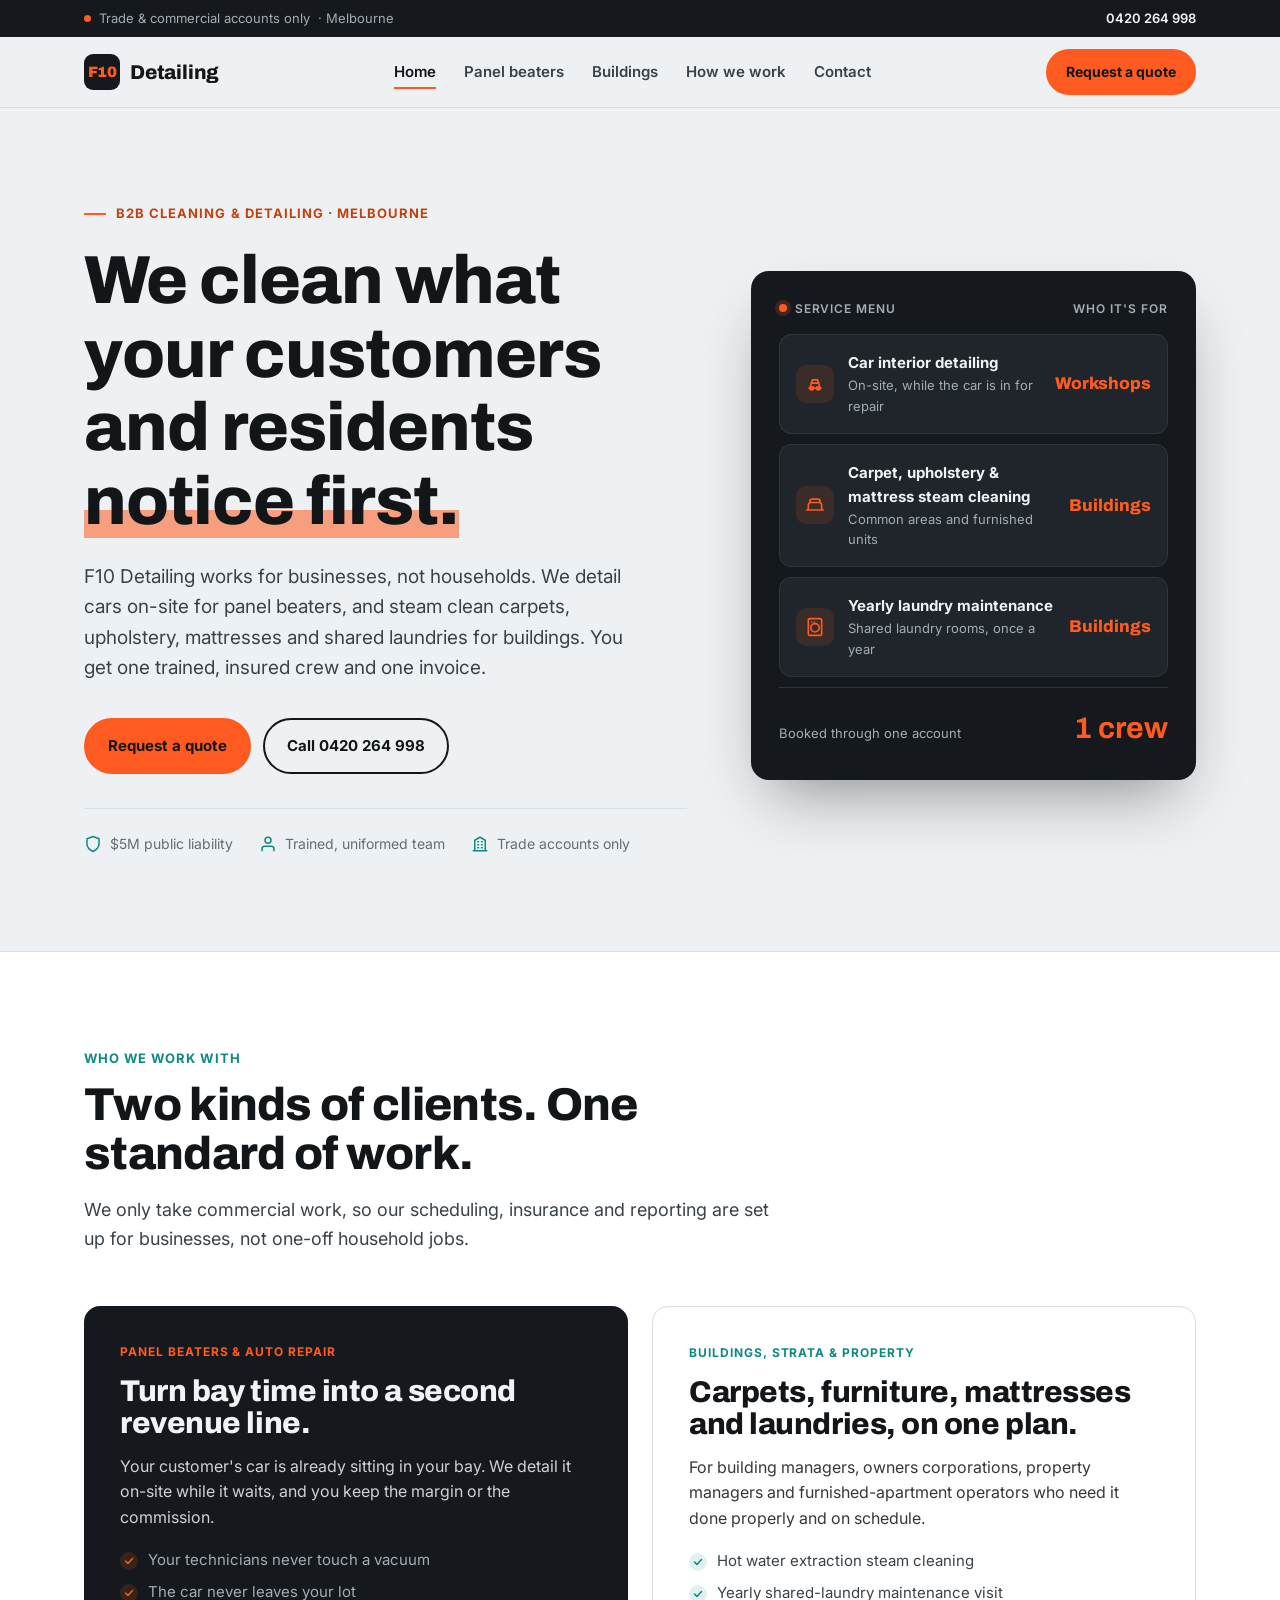
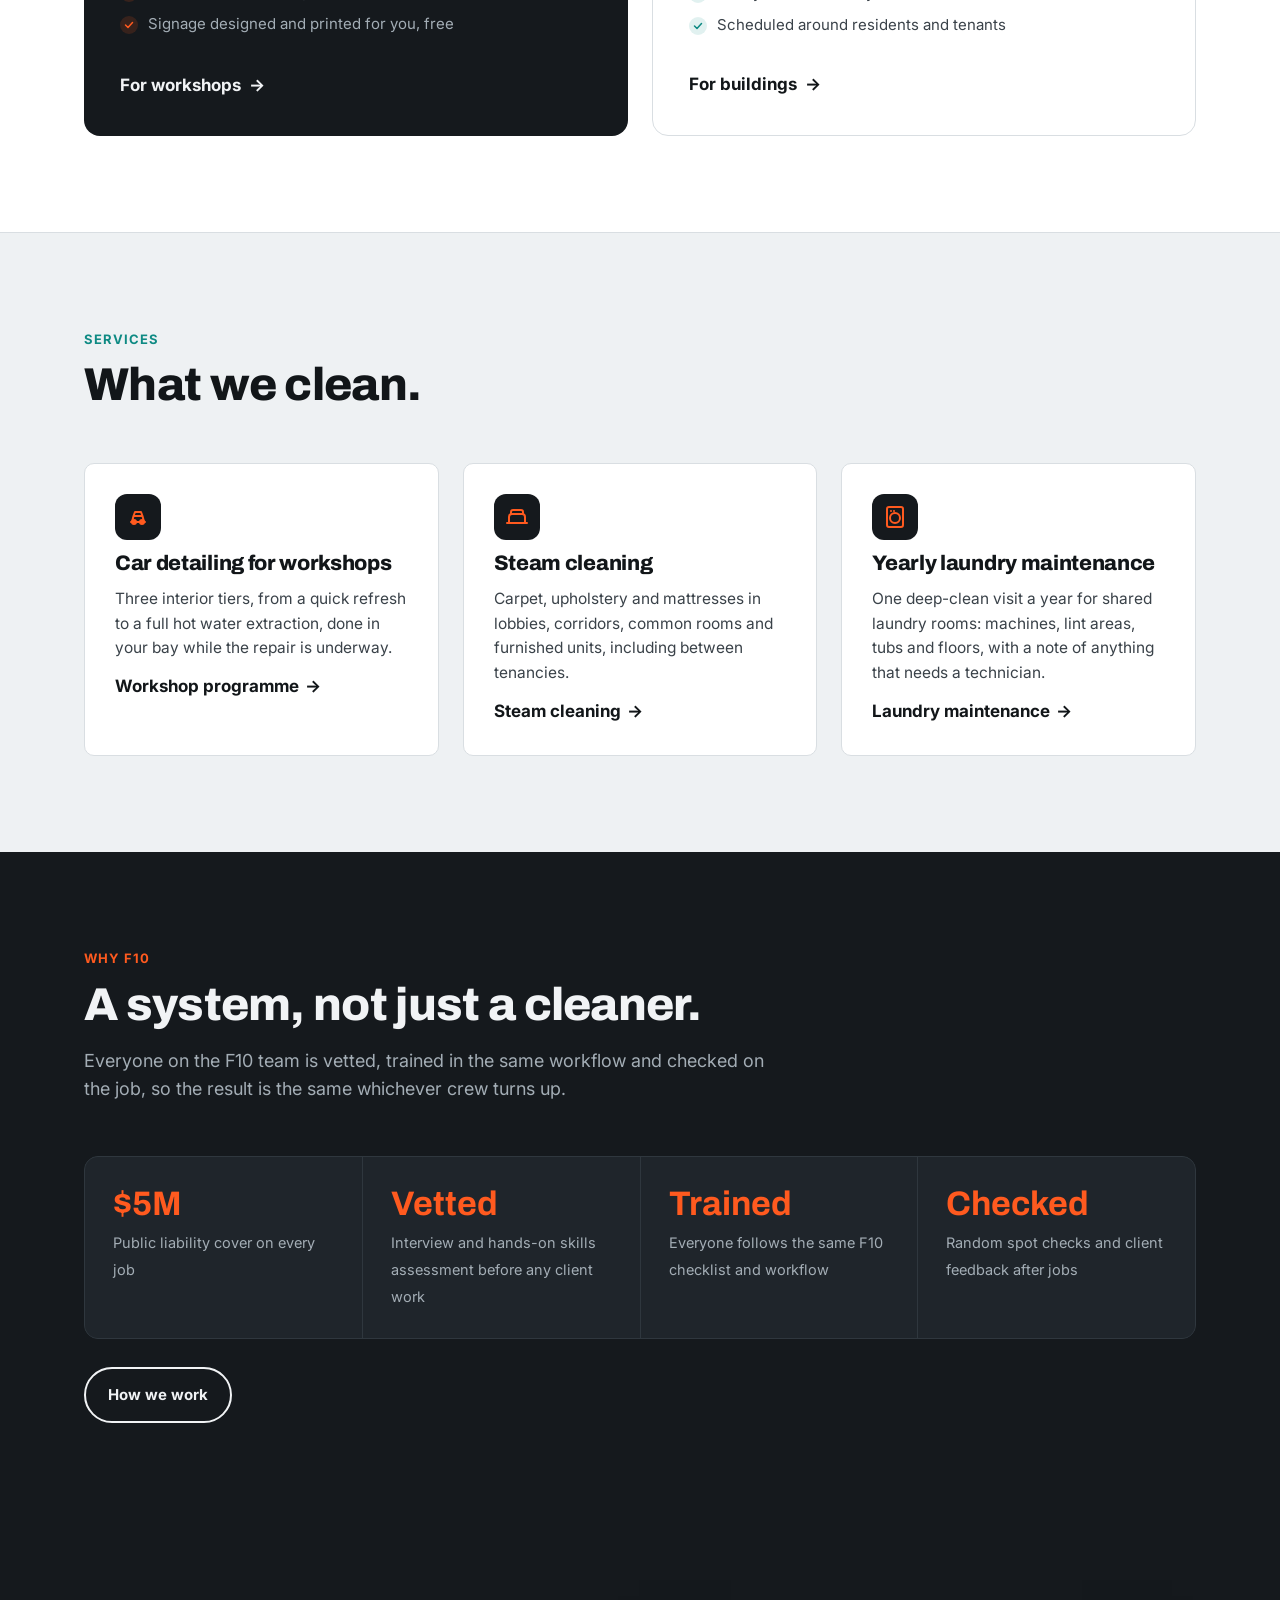
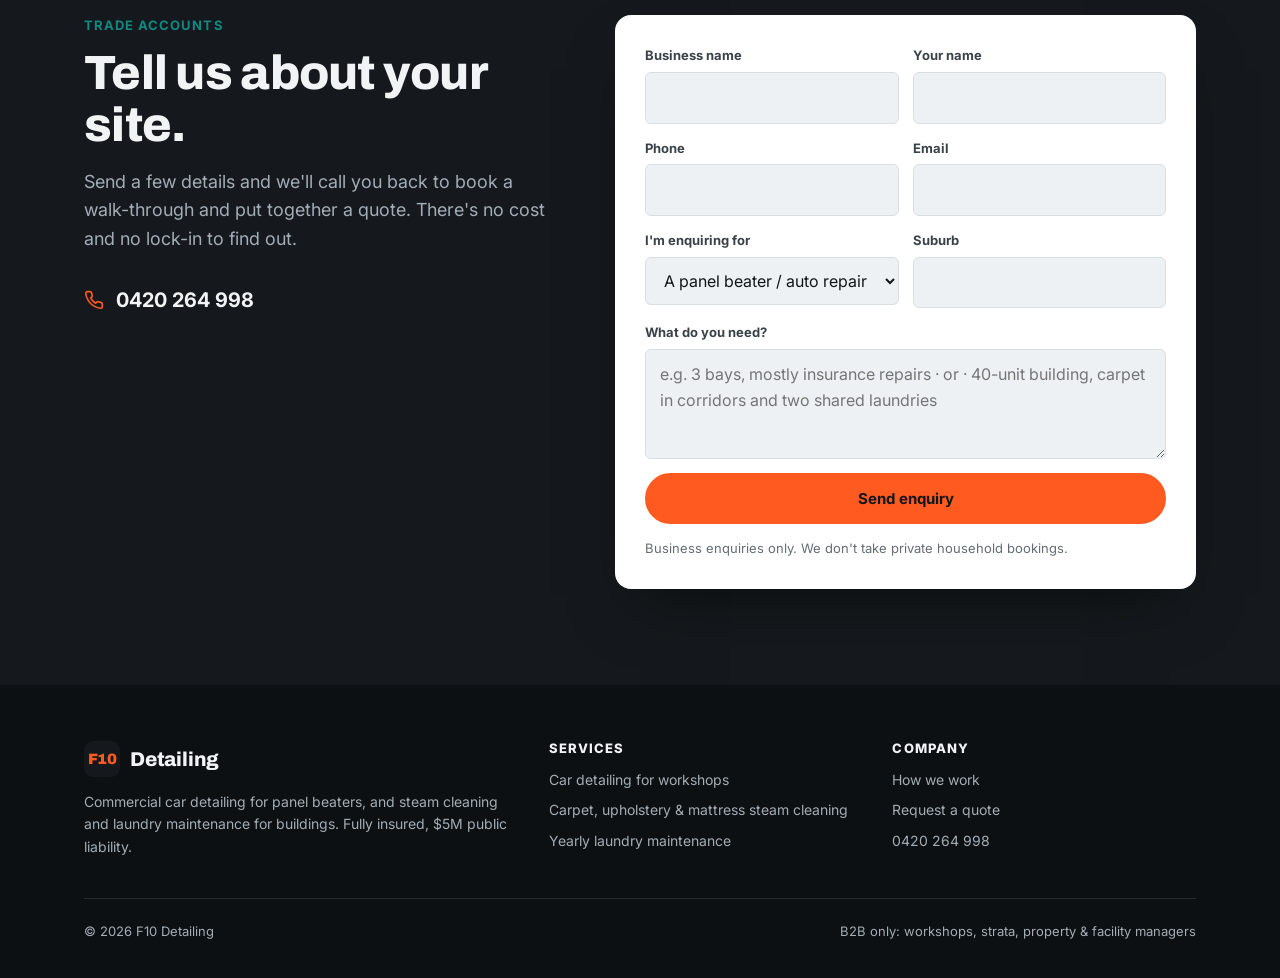
==== index.html @ 59cef9dc "Neutral team wording instead of 'contractor' on live pages Co-Authored-By: Claude Opus 5.5 <noreply@" ====
<!DOCTYPE html>
<html lang="en-AU">
<head>
<meta charset="UTF-8">
<meta name="viewport" content="width=device-width, initial-scale=1">
<title>F10 Detailing | Commercial detailing & steam cleaning for panel beaters and buildings</title>
<meta name="description" content="B2B car detailing for panel beaters, plus carpet, upholstery and mattress steam cleaning and yearly laundry maintenance for buildings. Trade accounts only. $5M public liability.">
<link rel="canonical" href="https://f10-detailing.com.au/">
<meta property="og:type" content="website">
<meta property="og:title" content="F10 Detailing | Commercial detailing & steam cleaning for panel beaters and buildings">
<meta property="og:description" content="B2B car detailing for panel beaters, plus carpet, upholstery and mattress steam cleaning and yearly laundry maintenance for buildings. Trade accounts only. $5M public liability.">
<meta property="og:url" content="https://f10-detailing.com.au/">
<meta name="theme-color" content="#15191d">
<link rel="icon" href="favicon.svg" type="image/svg+xml">
<link rel="preconnect" href="https://fonts.googleapis.com">
<link rel="preconnect" href="https://fonts.gstatic.com" crossorigin>
<link href="https://fonts.googleapis.com/css2?family=Archivo:wght@600;700;800;900&family=Inter:wght@400;500;600;700&display=swap" rel="stylesheet">
<link rel="stylesheet" href="style.css">
</head>
<body>
<a class="skip" href="#main">Skip to content</a>
<div class="topbar"><div class="wrap">
  <span class="b2b">Trade &amp; commercial accounts only<span class="hide-sm"> · Melbourne</span></span>
  <a href="tel:+61420264998">0420 264 998</a>
</div></div>
<header class="site"><div class="wrap">
  <nav class="nav" aria-label="Main">
    <a class="brand" href="index.html" aria-label="F10 Detailing home"><span class="mark">F10</span>Detailing</a>
    <ul>
      <li><a href="index.html" aria-current="page">Home</a></li>
      <li><a href="panel-beaters.html">Panel beaters</a></li>
      <li><a href="buildings.html">Buildings</a></li>
      <li><a href="how-we-work.html">How we work</a></li>
      <li><a href="contact.html">Contact</a></li>
    </ul>
    <div class="nav-actions">
      <a class="btn" href="contact.html">Request a quote</a>
      <button class="nav-toggle" type="button" aria-label="Menu" aria-expanded="false"><svg viewBox="0 0 24 24" fill="none" stroke="currentColor" stroke-width="2" stroke-linecap="round" aria-hidden="true"><path d="M4 7h16M4 12h16M4 17h16"/></svg></button>
    </div>
  </nav>
</div></header>
<main id="main">
<section class="hero">
  <div class="wrap hero-grid">
    <div>
      <div class="eyebrow">B2B cleaning &amp; detailing · Melbourne</div>
      <h1>We clean what your customers and residents <em>notice first.</em></h1>
      <p class="lead">F10 Detailing works for businesses, not households. We detail cars on-site for panel beaters, and steam clean carpets, upholstery, mattresses and shared laundries for buildings. You get one trained, insured crew and one invoice.</p>
      <div class="hero-cta">
        <a class="btn" href="contact.html">Request a quote</a>
        <a class="btn secondary" href="tel:+61420264998">Call 0420 264 998</a>
      </div>
      <div class="hero-facts">
        <span><svg viewBox="0 0 24 24" fill="none" stroke="currentColor" stroke-width="2" stroke-linecap="round" stroke-linejoin="round" aria-hidden="true"><path d="M12 22s8-4 8-10V5l-8-3-8 3v7c0 6 8 10 8 10z"/></svg>$5M public liability</span>
        <span><svg viewBox="0 0 24 24" fill="none" stroke="currentColor" stroke-width="2" stroke-linecap="round" stroke-linejoin="round" aria-hidden="true"><path d="M20 21v-2a4 4 0 0 0-4-4H8a4 4 0 0 0-4 4v2"/><circle cx="12" cy="7" r="4"/></svg>Trained, uniformed team</span>
        <span><svg viewBox="0 0 24 24" fill="none" stroke="currentColor" stroke-width="2" stroke-linecap="round" stroke-linejoin="round" aria-hidden="true"><path d="M3 21h18M5 21V7l7-4 7 4v14M9 9h1M14 9h1M9 13h1M14 13h1M9 17h1M14 17h1"/></svg>Trade accounts only</span>
      </div>
    </div>

    <div class="panel" aria-label="What we do">
      <div class="panel-head"><span class="live">Service menu</span><span>Who it's for</span></div>
      <div class="row">
        <span class="ic"><svg viewBox="0 0 24 24" fill="none" stroke="currentColor" stroke-width="2" stroke-linecap="round" stroke-linejoin="round" aria-hidden="true"><path d="M5 17h14M6 17l1.5-6h9L18 17M7.5 11 9 7h6l1.5 4"/><circle cx="8" cy="17" r="2"/><circle cx="16" cy="17" r="2"/></svg></span>
        <div class="grow"><div class="t">Car interior detailing</div><div class="s">On-site, while the car is in for repair</div></div>
        <span class="v">Workshops</span>
      </div>
      <div class="row">
        <span class="ic"><svg viewBox="0 0 24 24" fill="none" stroke="currentColor" stroke-width="2" stroke-linecap="round" stroke-linejoin="round" aria-hidden="true"><path d="M4 18v-6a3 3 0 0 1 3-3h10a3 3 0 0 1 3 3v6M2 18h20M6 9V7a2 2 0 0 1 2-2h8a2 2 0 0 1 2 2v2"/></svg></span>
        <div class="grow"><div class="t">Carpet, upholstery &amp; mattress steam cleaning</div><div class="s">Common areas and furnished units</div></div>
        <span class="v">Buildings</span>
      </div>
      <div class="row">
        <span class="ic"><svg viewBox="0 0 24 24" fill="none" stroke="currentColor" stroke-width="2" stroke-linecap="round" stroke-linejoin="round" aria-hidden="true"><rect x="4" y="2" width="16" height="20" rx="2"/><circle cx="12" cy="13" r="5"/><path d="M8 6h.01M11 6h.01"/></svg></span>
        <div class="grow"><div class="t">Yearly laundry maintenance</div><div class="s">Shared laundry rooms, once a year</div></div>
        <span class="v">Buildings</span>
      </div>
      <div class="panel-foot"><span>Booked through one account</span><b>1 crew</b></div>
    </div>
  </div>
</section>

<section class="alt">
  <div class="wrap">
    <div class="sec-head">
      <div class="kicker">Who we work with</div>
      <h2>Two kinds of clients. One standard of work.</h2>
      <p>We only take commercial work, so our scheduling, insurance and reporting are set up for businesses, not one-off household jobs.</p>
    </div>
    <div class="grid-2">
      <a class="sector a" href="panel-beaters.html">
        <span class="tag">Panel beaters &amp; auto repair</span>
        <h3>Turn bay time into a second revenue line.</h3>
        <p>Your customer's car is already sitting in your bay. We detail it on-site while it waits, and you keep the margin or the commission.</p>
        <ul class="ticks">
          <li>Your technicians never touch a vacuum</li>
          <li>The car never leaves your lot</li>
          <li>Signage designed and printed for you, free</li>
        </ul>
        <span class="go">For workshops</span>
      </a>
      <a class="sector b" href="buildings.html">
        <span class="tag">Buildings, strata &amp; property</span>
        <h3>Carpets, furniture, mattresses and laundries, on one plan.</h3>
        <p>For building managers, owners corporations, property managers and furnished-apartment operators who need it done properly and on schedule.</p>
        <ul class="ticks">
          <li>Hot water extraction steam cleaning</li>
          <li>Yearly shared-laundry maintenance visit</li>
          <li>Scheduled around residents and tenants</li>
        </ul>
        <span class="go">For buildings</span>
      </a>
    </div>
  </div>
</section>

<section>
  <div class="wrap">
    <div class="sec-head">
      <div class="kicker">Services</div>
      <h2>What we clean.</h2>
    </div>
    <div class="grid-3">
      <article class="card">
        <span class="ic"><svg viewBox="0 0 24 24" fill="none" stroke="currentColor" stroke-width="2" stroke-linecap="round" stroke-linejoin="round" aria-hidden="true"><path d="M5 17h14M6 17l1.5-6h9L18 17M7.5 11 9 7h6l1.5 4"/><circle cx="8" cy="17" r="2"/><circle cx="16" cy="17" r="2"/></svg></span>
        <h3>Car detailing for workshops</h3>
        <p>Three interior tiers, from a quick refresh to a full hot water extraction, done in your bay while the repair is underway.</p>
        <a class="link-arrow" href="panel-beaters.html">Workshop programme</a>
      </article>
      <article class="card">
        <span class="ic"><svg viewBox="0 0 24 24" fill="none" stroke="currentColor" stroke-width="2" stroke-linecap="round" stroke-linejoin="round" aria-hidden="true"><path d="M4 18v-6a3 3 0 0 1 3-3h10a3 3 0 0 1 3 3v6M2 18h20M6 9V7a2 2 0 0 1 2-2h8a2 2 0 0 1 2 2v2"/></svg></span>
        <h3>Steam cleaning</h3>
        <p>Carpet, upholstery and mattresses in lobbies, corridors, common rooms and furnished units, including between tenancies.</p>
        <a class="link-arrow" href="buildings.html#steam">Steam cleaning</a>
      </article>
      <article class="card">
        <span class="ic"><svg viewBox="0 0 24 24" fill="none" stroke="currentColor" stroke-width="2" stroke-linecap="round" stroke-linejoin="round" aria-hidden="true"><rect x="4" y="2" width="16" height="20" rx="2"/><circle cx="12" cy="13" r="5"/><path d="M8 6h.01M11 6h.01"/></svg></span>
        <h3>Yearly laundry maintenance</h3>
        <p>One deep-clean visit a year for shared laundry rooms: machines, lint areas, tubs and floors, with a note of anything that needs a technician.</p>
        <a class="link-arrow" href="buildings.html#laundry">Laundry maintenance</a>
      </article>
    </div>
  </div>
</section>

<section class="dark">
  <div class="wrap">
    <div class="sec-head">
      <div class="kicker">Why F10</div>
      <h2>A system, not just a cleaner.</h2>
      <p>Everyone on the F10 team is vetted, trained in the same workflow and checked on the job, so the result is the same whichever crew turns up.</p>
    </div>
    <div class="stats">
      <div class="stat"><b>$5M</b><span>Public liability cover on every job</span></div>
      <div class="stat"><b>Vetted</b><span>Interview and hands-on skills assessment before any client work</span></div>
      <div class="stat"><b>Trained</b><span>Everyone follows the same F10 checklist and workflow</span></div>
      <div class="stat"><b>Checked</b><span>Random spot checks and client feedback after jobs</span></div>
    </div>
    <p style="margin-top:28px"><a class="btn secondary" href="how-we-work.html">How we work</a></p>
  </div>
</section>


<section class="contact" id="quote">
  <div class="wrap contact-grid">
    <div>
      <div class="kicker">Trade accounts</div>
      <h2>Tell us about your site.</h2>
      <p class="sub">Send a few details and we'll call you back to book a walk-through and put together a quote. There's no cost and no lock-in to find out.</p>
      <ul class="contact-list">
        <li><svg viewBox="0 0 24 24" fill="none" stroke="currentColor" stroke-width="2" stroke-linecap="round" stroke-linejoin="round" aria-hidden="true"><path d="M22 16.9v3a2 2 0 0 1-2.2 2 19.8 19.8 0 0 1-8.6-3.1 19.5 19.5 0 0 1-6-6A19.8 19.8 0 0 1 2.1 4.2 2 2 0 0 1 4.1 2h3a2 2 0 0 1 2 1.7c.1.9.4 1.8.7 2.7a2 2 0 0 1-.5 2.1L8 9.8a16 16 0 0 0 6 6l1.3-1.3a2 2 0 0 1 2.1-.4c.9.3 1.8.6 2.7.7a2 2 0 0 1 1.7 2z"/></svg><a href="tel:+61420264998">0420 264 998</a></li>
      </ul>
    </div>
    <form class="form" data-enquiry>
      <label>Business name<input name="business" autocomplete="organization" required></label>
      <label>Your name<input name="name" autocomplete="name" required></label>
      <label>Phone<input name="phone" type="tel" autocomplete="tel" required></label>
      <label>Email<input name="email" type="email" autocomplete="email"></label>
      <label>I'm enquiring for
        <select name="sector">
          <option>A panel beater / auto repair workshop</option>
          <option>A building / strata / property portfolio</option>
          <option>Something else (commercial)</option>
        </select>
      </label>
      <label>Suburb<input name="suburb" autocomplete="address-level2"></label>
      <label class="wide">What do you need?<textarea name="message" placeholder="e.g. 3 bays, mostly insurance repairs · or · 40-unit building, carpet in corridors and two shared laundries"></textarea></label>
      <div class="hp" aria-hidden="true"><label>Leave blank<input name="botcheck" tabindex="-1" autocomplete="off"></label></div>
      <button class="btn wide" type="submit">Send enquiry</button>
      <p class="form-status wide" role="status" aria-live="polite"></p>
      <p class="small wide">Business enquiries only. We don't take private household bookings.</p>
    </form>
  </div>
</section>
</main>
<footer class="site"><div class="wrap">
  <div class="foot">
    <div>
      <a class="brand" href="index.html"><span class="mark">F10</span>Detailing</a>
      <p>Commercial car detailing for panel beaters, and steam cleaning and laundry maintenance for buildings. Fully insured, $5M public liability.</p>
    </div>
    <div>
      <h4>Services</h4>
      <ul>
        <li><a href="panel-beaters.html">Car detailing for workshops</a></li>
        <li><a href="buildings.html#steam">Carpet, upholstery &amp; mattress steam cleaning</a></li>
        <li><a href="buildings.html#laundry">Yearly laundry maintenance</a></li>
      </ul>
    </div>
    <div>
      <h4>Company</h4>
      <ul>
        <li><a href="how-we-work.html">How we work</a></li>
        <li><a href="contact.html">Request a quote</a></li>
        <li><a href="tel:+61420264998">0420 264 998</a></li>
      </ul>
    </div>
  </div>
  <div class="foot-base"><span>© 2026 F10 Detailing</span><span>B2B only: workshops, strata, property &amp; facility managers</span></div>
</div></footer>
<script src="site.js" defer></script>
</body>
</html>
---- style.css ----
/* F10 Detailing — site styles */
:root{
  --ink:#121619;
  --ink-2:#3a4249;
  --muted:#646d75;
  --paper:#eef1f3;
  --white:#ffffff;
  --line:#d9dee2;
  --dark:#15191d;
  --dark-2:#1f252b;
  --dark-line:#2f373e;
  --on-dark:#f1f3f5;
  --on-dark-dim:#a3adb5;
  --accent:#ff5a1f;
  --accent-ink:#c2410c;
  --teal:#0e8a83;
  --radius:10px;
  --radius-sm:6px;
  --shadow:0 1px 2px rgba(18,22,25,.06), 0 8px 24px rgba(18,22,25,.06);
  --wrap:1160px;
}
*{box-sizing:border-box;margin:0;padding:0;}
html{scroll-behavior:smooth;-webkit-text-size-adjust:100%;scroll-padding-top:90px;}
body{
  background:var(--paper);color:var(--ink);
  font-family:'Inter',system-ui,-apple-system,'Segoe UI',sans-serif;
  font-size:17px;line-height:1.6;-webkit-font-smoothing:antialiased;
}
h1,h2,h3,h4{font-family:'Archivo',system-ui,sans-serif;line-height:1.08;letter-spacing:-.015em;font-weight:800;}
a{color:inherit;}
img,svg{display:block;max-width:100%;}
.wrap{max-width:var(--wrap);margin:0 auto;padding:0 24px;}
:focus-visible{outline:3px solid var(--accent);outline-offset:3px;border-radius:4px;}
.skip{position:absolute;left:-9999px;top:8px;background:var(--accent);color:var(--ink);padding:10px 14px;border-radius:6px;z-index:100;font-weight:600;}
.skip:focus{left:8px;}

/* ---------- buttons ---------- */
.btn{
  display:inline-flex;align-items:center;justify-content:center;gap:8px;
  background:var(--accent);color:var(--ink);text-decoration:none;
  font-weight:700;font-size:15px;padding:14px 22px;border-radius:999px;border:2px solid var(--accent);
  cursor:pointer;transition:transform .15s, box-shadow .15s, background .15s;font-family:inherit;
}
.btn:hover{transform:translateY(-1px);box-shadow:0 6px 18px rgba(255,90,31,.35);}
.btn.secondary{background:transparent;border-color:currentColor;color:inherit;}
.btn.secondary:hover{box-shadow:none;background:rgba(127,127,127,.08);}
.btn svg{width:18px;height:18px;}
.link-arrow{font-weight:700;text-decoration:none;display:inline-flex;align-items:center;gap:6px;color:var(--ink);}
.link-arrow::after{content:"→";transition:transform .15s;}
.link-arrow:hover::after{transform:translateX(3px);}

/* ---------- header ---------- */
.topbar{background:var(--dark);color:var(--on-dark-dim);font-size:13px;}
.topbar .wrap{display:flex;justify-content:space-between;gap:16px;padding-top:8px;padding-bottom:8px;}
.topbar a{color:var(--on-dark);text-decoration:none;font-weight:600;}
.topbar .b2b{display:inline-flex;align-items:center;gap:8px;}
.topbar .b2b::before{content:"";width:7px;height:7px;border-radius:50%;background:var(--accent);}
header.site{position:sticky;top:0;z-index:50;background:rgba(238,241,243,.92);backdrop-filter:saturate(1.4) blur(10px);border-bottom:1px solid var(--line);}
.nav{display:flex;align-items:center;justify-content:space-between;gap:20px;min-height:70px;}
.brand{display:flex;align-items:center;gap:10px;text-decoration:none;font-family:'Archivo',sans-serif;font-weight:800;font-size:20px;letter-spacing:-.01em;}
.brand .mark{width:36px;height:36px;border-radius:9px;background:var(--dark);display:grid;place-items:center;color:var(--accent);font-size:15px;font-weight:900;letter-spacing:-.04em;}
.brand small{font-weight:600;color:var(--muted);font-size:20px;}
.nav ul{display:flex;gap:28px;list-style:none;align-items:center;}
.nav ul a{text-decoration:none;font-weight:600;font-size:15px;color:var(--ink-2);padding:6px 0;border-bottom:2px solid transparent;}
.nav ul a:hover{color:var(--ink);}
.nav ul a[aria-current="page"]{color:var(--ink);border-bottom-color:var(--accent);}
.nav-actions{display:flex;align-items:center;gap:10px;}
.nav-actions .btn{padding:10px 18px;font-size:14px;}
.nav-toggle{display:none;width:44px;height:44px;border-radius:10px;border:1px solid var(--line);background:var(--white);cursor:pointer;align-items:center;justify-content:center;color:var(--ink);}
.nav-toggle svg{width:22px;height:22px;}

/* ---------- hero ---------- */
.hero{padding:88px 0 96px;position:relative;overflow:hidden;}
.hero-grid{display:grid;grid-template-columns:1.15fr .85fr;gap:64px;align-items:center;}
.eyebrow{display:inline-flex;align-items:center;gap:10px;font-size:13px;font-weight:700;letter-spacing:.08em;text-transform:uppercase;color:var(--accent-ink);margin-bottom:20px;}
.eyebrow::before{content:"";width:22px;height:2px;background:var(--accent);}
.hero h1{font-size:clamp(40px,5.6vw,68px);}
.hero h1 em{font-style:normal;background:linear-gradient(transparent 62%, rgba(255,90,31,.55) 62%);}
.hero .lead{margin-top:24px;font-size:19px;color:var(--ink-2);max-width:560px;}
.hero-cta{display:flex;gap:12px;flex-wrap:wrap;margin-top:34px;}
.hero-facts{display:flex;flex-wrap:wrap;gap:10px 26px;margin-top:34px;padding-top:24px;border-top:1px solid var(--line);font-size:14px;color:var(--muted);}
.hero-facts span{display:inline-flex;align-items:center;gap:8px;}
.hero-facts svg{width:18px;height:18px;color:var(--teal);flex:none;}

/* hero panel */
.panel{background:var(--dark);color:var(--on-dark);border-radius:18px;padding:28px;box-shadow:0 30px 60px -20px rgba(18,22,25,.45);}
.panel-head{display:flex;justify-content:space-between;align-items:center;font-size:12px;letter-spacing:.08em;text-transform:uppercase;color:var(--on-dark-dim);margin-bottom:16px;font-weight:600;}
.panel-head .live{display:inline-flex;align-items:center;gap:8px;}
.panel-head .live::before{content:"";width:8px;height:8px;border-radius:50%;background:var(--accent);box-shadow:0 0 0 4px rgba(255,90,31,.18);}
.row{display:flex;justify-content:space-between;align-items:center;gap:14px;padding:16px;border-radius:12px;background:var(--dark-2);border:1px solid var(--dark-line);margin-bottom:10px;}
.row .t{font-weight:700;font-size:15px;}
.row .s{font-size:13px;color:var(--on-dark-dim);}
.row .v{font-weight:800;font-family:'Archivo',sans-serif;color:var(--accent);white-space:nowrap;}
.row.dim .v{color:var(--on-dark-dim);}
.row .ic{width:38px;height:38px;border-radius:10px;background:rgba(255,90,31,.12);color:var(--accent);display:grid;place-items:center;flex:none;}
.row .ic svg{width:20px;height:20px;}
.row .grow{flex:1;min-width:0;}
.panel-foot{display:flex;justify-content:space-between;align-items:baseline;border-top:1px solid var(--dark-line);margin-top:8px;padding-top:16px;font-size:13px;color:var(--on-dark-dim);}
.panel-foot b{font-family:'Archivo',sans-serif;font-size:30px;color:var(--accent);}

/* ---------- sections ---------- */
section{padding:96px 0;}
section.alt{background:var(--white);border-top:1px solid var(--line);border-bottom:1px solid var(--line);}
section.dark{background:var(--dark);color:var(--on-dark);}
.sec-head{max-width:700px;margin-bottom:52px;}
.sec-head.center{margin-left:auto;margin-right:auto;text-align:center;}
.kicker{font-size:13px;font-weight:700;letter-spacing:.08em;text-transform:uppercase;color:var(--teal);margin-bottom:12px;}
.dark .kicker{color:var(--accent);}
.sec-head h2{font-size:clamp(30px,3.8vw,46px);}
.sec-head p{margin-top:16px;color:var(--ink-2);font-size:18px;}
.dark .sec-head p{color:var(--on-dark-dim);}

/* ---------- cards ---------- */
.grid-2{display:grid;grid-template-columns:repeat(2,1fr);gap:24px;}
.grid-3{display:grid;grid-template-columns:repeat(3,1fr);gap:24px;}
.grid-4{display:grid;grid-template-columns:repeat(4,1fr);gap:24px;}
.card{background:var(--white);border:1px solid var(--line);border-radius:var(--radius);padding:30px;display:flex;flex-direction:column;gap:12px;}
.alt .card{background:var(--paper);}
.card h3{font-size:21px;}
.card p{color:var(--ink-2);font-size:15.5px;}
.card .ic{width:46px;height:46px;border-radius:12px;background:var(--dark);color:var(--accent);display:grid;place-items:center;}
.card .ic svg{width:24px;height:24px;}
.ticks{list-style:none;display:grid;gap:8px;margin-top:4px;}
.ticks li{position:relative;padding-left:28px;font-size:15px;color:var(--ink-2);}
.ticks li::before{content:"";position:absolute;left:0;top:4px;width:18px;height:18px;border-radius:50%;background:rgba(14,138,131,.12) url("data:image/svg+xml,%3Csvg xmlns='http://www.w3.org/2000/svg' viewBox='0 0 24 24' fill='none' stroke='%230e8a83' stroke-width='3' stroke-linecap='round' stroke-linejoin='round'%3E%3Cpath d='M5 12l5 5L19 7'/%3E%3C/svg%3E") center/12px no-repeat;}
.dark .ticks li{color:var(--on-dark-dim);}
.card .foot{margin-top:auto;padding-top:16px;border-top:1px solid var(--line);font-size:14px;color:var(--muted);}
.card .foot b{color:var(--ink);}

/* sector cards */
.sector{position:relative;overflow:hidden;text-decoration:none;color:inherit;border-radius:16px;padding:36px;display:flex;flex-direction:column;gap:14px;min-height:100%;transition:transform .2s, box-shadow .2s;}
.sector:hover{transform:translateY(-3px);box-shadow:var(--shadow);}
.sector.a{background:var(--dark);color:var(--on-dark);}
.sector.b{background:var(--white);border:1px solid var(--line);}
.sector .tag{font-size:12px;font-weight:700;letter-spacing:.08em;text-transform:uppercase;color:var(--accent);}
.sector.b .tag{color:var(--teal);}
.sector h3{font-size:30px;}
.sector p{font-size:16px;opacity:.85;}
.sector.a .ticks li{color:var(--on-dark-dim);}
.sector.a .ticks li::before{background-color:rgba(255,90,31,.15);background-image:url("data:image/svg+xml,%3Csvg xmlns='http://www.w3.org/2000/svg' viewBox='0 0 24 24' fill='none' stroke='%23ff5a1f' stroke-width='3' stroke-linecap='round' stroke-linejoin='round'%3E%3Cpath d='M5 12l5 5L19 7'/%3E%3C/svg%3E");}
.sector .go{margin-top:auto;padding-top:20px;font-weight:700;display:flex;align-items:center;gap:8px;}
.sector .go::after{content:"→";transition:transform .15s;}
.sector:hover .go::after{transform:translateX(4px);}

/* steps */
.steps{list-style:none;display:grid;grid-template-columns:repeat(4,1fr);gap:24px;counter-reset:s;}
.steps li{counter-increment:s;position:relative;padding-top:58px;}
.steps li::before{content:counter(s,decimal-leading-zero);position:absolute;top:0;left:0;font-family:'Archivo',sans-serif;font-weight:800;font-size:15px;width:42px;height:42px;border-radius:50%;display:grid;place-items:center;background:var(--accent);color:var(--ink);}
.steps li::after{content:"";position:absolute;top:21px;left:54px;right:-12px;height:2px;background:var(--line);}
.dark .steps li::after{background:var(--dark-line);}
.steps li:last-child::after{display:none;}
.steps h3{font-size:18px;margin-bottom:8px;}
.steps p{font-size:15px;color:var(--ink-2);}
.dark .steps p{color:var(--on-dark-dim);}

/* stats / standards */
.stats{display:grid;grid-template-columns:repeat(4,1fr);gap:1px;background:var(--dark-line);border:1px solid var(--dark-line);border-radius:14px;overflow:hidden;}
.stat{background:var(--dark-2);padding:28px;}
.stat b{display:block;font-family:'Archivo',sans-serif;font-size:34px;color:var(--accent);line-height:1.1;margin-bottom:6px;}
.stat span{font-size:14.5px;color:var(--on-dark-dim);}

/* models */
.model{position:relative;}
.model.feature{border:2px solid var(--accent);}
.model .badge{position:absolute;top:-13px;right:24px;background:var(--accent);color:var(--ink);font-size:12px;font-weight:800;letter-spacing:.06em;text-transform:uppercase;padding:5px 12px;border-radius:999px;}
.model .label{font-size:13px;font-weight:700;letter-spacing:.08em;text-transform:uppercase;color:var(--teal);}
.model .big{display:flex;align-items:baseline;justify-content:space-between;gap:16px;}
.model .big b{font-family:'Archivo',sans-serif;font-size:38px;line-height:1;}
.model .big span{font-size:14px;color:var(--muted);text-align:right;max-width:180px;}

/* pricing */
.price{position:relative;}
.price.hi{border:2px solid var(--accent);}
.price .amt{font-family:'Archivo',sans-serif;font-weight:800;font-size:36px;line-height:1;}
.price .amt small{font-family:'Inter',sans-serif;font-size:14px;font-weight:600;color:var(--muted);}
.fine{font-size:14px;color:var(--muted);margin-top:22px;}

/* case study */
.case{display:grid;grid-template-columns:.95fr 1.05fr;gap:56px;align-items:center;}
.case-card{background:var(--white);border:1px solid var(--line);border-radius:16px;padding:32px;box-shadow:var(--shadow);}
.case-card .where{font-size:13px;font-weight:700;letter-spacing:.08em;text-transform:uppercase;color:var(--teal);}
.case-card h3{font-size:26px;margin:6px 0 18px;}
.kv{display:flex;justify-content:space-between;gap:16px;padding:13px 0;border-top:1px solid var(--line);font-size:15px;}
.kv span{color:var(--muted);}
.kv b{text-align:right;}
blockquote{font-family:'Archivo',sans-serif;font-weight:700;font-size:clamp(22px,2.6vw,30px);line-height:1.25;border-left:4px solid var(--accent);padding-left:22px;margin-bottom:22px;}
.case p{color:var(--ink-2);margin-bottom:14px;}

/* audience chips */
.chips{display:flex;flex-wrap:wrap;gap:10px;margin-top:28px;}
.chip{font-size:14px;font-weight:600;padding:9px 14px;border-radius:999px;background:var(--white);border:1px solid var(--line);color:var(--ink-2);}

/* callout */
.callout{display:flex;gap:16px;align-items:flex-start;margin-top:28px;padding:20px 22px;border-radius:var(--radius);background:rgba(14,138,131,.07);border:1px solid rgba(14,138,131,.2);font-size:15px;color:var(--ink-2);}
.callout svg{width:22px;height:22px;color:var(--teal);flex:none;margin-top:2px;}

/* faq */
.faq{max-width:820px;}
.faq details{border-bottom:1px solid var(--line);}
.faq summary{cursor:pointer;list-style:none;padding:22px 40px 22px 0;font-weight:700;font-size:18px;position:relative;}
.faq summary::-webkit-details-marker{display:none;}
.faq summary::after{content:"+";position:absolute;right:4px;top:50%;transform:translateY(-50%);font-size:26px;font-weight:400;color:var(--teal);}
.faq details[open] summary::after{content:"–";}
.faq details p{padding:0 0 22px;color:var(--ink-2);max-width:700px;}

/* ---------- contact ---------- */
.contact{background:var(--dark);color:var(--on-dark);}
.contact-grid{display:grid;grid-template-columns:.9fr 1.1fr;gap:56px;align-items:start;}
.contact h2{font-size:clamp(32px,4vw,48px);}
.contact .sub{color:var(--on-dark-dim);margin-top:16px;font-size:18px;}
.contact-list{list-style:none;margin-top:30px;display:grid;gap:14px;}
.contact-list li{display:flex;gap:12px;align-items:center;color:var(--on-dark-dim);}
.contact-list a{color:var(--on-dark);font-weight:700;text-decoration:none;font-size:20px;}
.contact-list svg{width:20px;height:20px;color:var(--accent);flex:none;}
.form{background:var(--white);color:var(--ink);border-radius:16px;padding:30px;display:grid;grid-template-columns:1fr 1fr;gap:14px;box-shadow:0 30px 60px -24px rgba(0,0,0,.5);}
.form .wide{grid-column:1 / -1;}
.form label{display:flex;flex-direction:column;gap:6px;font-size:13px;font-weight:700;color:var(--ink-2);}
.form input,.form select,.form textarea{font:inherit;font-size:16px;font-weight:400;color:var(--ink);background:var(--paper);border:1px solid var(--line);border-radius:var(--radius-sm);padding:12px 14px;width:100%;}
.form textarea{min-height:110px;resize:vertical;}
.form input:focus,.form select:focus,.form textarea:focus{outline:none;border-color:var(--teal);box-shadow:0 0 0 3px rgba(14,138,131,.18);}
.form .btn{width:100%;}
.form-status{font-size:14px;color:var(--ink-2);}
.form-status:empty{display:none;}
.form-status a{color:var(--teal);font-weight:700;}
.form .small{font-size:13px;color:var(--muted);}
.hp{position:absolute;left:-9999px;width:1px;height:1px;overflow:hidden;}

/* ---------- footer ---------- */
footer.site{background:#0d1013;color:var(--on-dark-dim);padding:56px 0 36px;font-size:14px;}
.foot{display:grid;grid-template-columns:1.4fr 1fr 1fr;gap:40px;}
.foot .brand{color:var(--on-dark);margin-bottom:14px;}
.foot .brand small{color:var(--on-dark-dim);}
.foot h4{font-family:'Inter',sans-serif;font-size:13px;letter-spacing:.08em;text-transform:uppercase;color:var(--on-dark);margin-bottom:14px;}
.foot ul{list-style:none;display:grid;gap:8px;}
.foot a{color:var(--on-dark-dim);text-decoration:none;}
.foot a:hover{color:var(--accent);}
.foot-base{border-top:1px solid #252b31;margin-top:40px;padding-top:22px;display:flex;justify-content:space-between;gap:16px;flex-wrap:wrap;font-size:13px;}

/* ---------- responsive ---------- */
@media (max-width:1000px){
  .grid-4,.stats{grid-template-columns:repeat(2,1fr);}
  .steps{grid-template-columns:repeat(2,1fr);row-gap:40px;}
  .steps li:nth-child(2)::after{display:none;}
}
@media (max-width:880px){
  body{font-size:16px;}
  .wrap{padding:0 16px;}
  .topbar .hide-sm{display:none;}
  .nav-toggle{display:inline-flex;}
  .nav{flex-wrap:wrap;}
  .nav ul{display:none;order:3;width:100%;flex-direction:column;align-items:stretch;gap:0;padding:6px 0 14px;}
  .nav.open ul{display:flex;}
  .nav ul a{display:block;padding:13px 0;font-size:17px;border-bottom:1px solid var(--line);}
  .nav ul a[aria-current="page"]{color:var(--teal);border-bottom-color:var(--line);}
  .nav-actions .btn{display:none;}
  .hero{padding:56px 0 64px;}
  .hero-grid,.case,.contact-grid,.grid-2,.grid-3{grid-template-columns:1fr;}
  .hero-grid{gap:44px;}
  section{padding:68px 0;}
  .sec-head{margin-bottom:36px;}
  .foot{grid-template-columns:1fr 1fr;}
  .foot > div:first-child{grid-column:1 / -1;}
}
@media (max-width:560px){
  .grid-4,.stats,.steps{grid-template-columns:1fr;}
  .steps li::after{display:none;}
  .form{grid-template-columns:1fr;padding:22px;}
  .card,.sector,.case-card{padding:24px;}
  .panel{padding:18px;}
  .row{padding:14px 12px;}
  .row .ic{display:none;}
  .hero-cta .btn{width:100%;}
  .foot{grid-template-columns:1fr;}
}
@media (prefers-reduced-motion:reduce){*{transition:none!important;scroll-behavior:auto!important;}}

/* ---------- terms ---------- */
.terms-body{max-width:780px;}
.terms-body h2{font-size:22px;margin:36px 0 12px;}
.terms-body h2:first-child{margin-top:0;}
.terms-body p,.terms-body li{color:var(--ink-2);font-size:16px;}
.terms-body ul{padding-left:20px;display:grid;gap:10px;}
.terms-body a{color:var(--teal);font-weight:600;}

/* ---------- jobs ---------- */
.job-filters{display:flex;gap:10px;flex-wrap:wrap;margin:-20px 0 28px;}
.chip-btn{font:inherit;font-size:14px;font-weight:700;padding:9px 16px;border-radius:999px;border:1px solid var(--line);background:var(--white);color:var(--ink-2);cursor:pointer;}
.chip-btn[aria-pressed="true"]{background:var(--dark);border-color:var(--dark);color:var(--on-dark);}
.job .job-loc{font-size:12px;font-weight:800;letter-spacing:.08em;text-transform:uppercase;color:var(--accent-ink);}
.job .btn{margin-top:4px;align-self:flex-start;}
.job[hidden]{display:none;}
.sr{position:absolute;width:1px;height:1px;overflow:hidden;clip:rect(0 0 0 0);white-space:nowrap;}
.avail{border:1px solid var(--line);border-radius:var(--radius-sm);padding:14px 14px 10px;background:var(--paper);}
.avail legend{font-size:13px;font-weight:700;color:var(--ink-2);padding:0 6px;}
.avail legend span{display:block;font-weight:400;color:var(--muted);margin-top:2px;}
.avail table{width:100%;border-collapse:collapse;margin-top:8px;}
.avail th{font-size:13px;font-weight:700;color:var(--ink-2);padding:6px 4px;text-align:center;}
.avail th small{display:block;font-weight:500;color:var(--muted);font-size:11px;}
.avail tbody th{text-align:left;width:56px;}
.avail td{text-align:center;padding:3px;}
.avail .tick{display:flex;justify-content:center;align-items:center;height:40px;border-radius:8px;background:var(--white);border:1px solid var(--line);cursor:pointer;}
.avail .tick:has(input:checked){background:#e3f4f2;border-color:var(--teal);}
.avail .tick input{width:20px;height:20px;accent-color:var(--teal);cursor:pointer;}
.avail-err{color:#c62828;font-size:13px;font-weight:600;}
.avail-err:empty{display:none;}
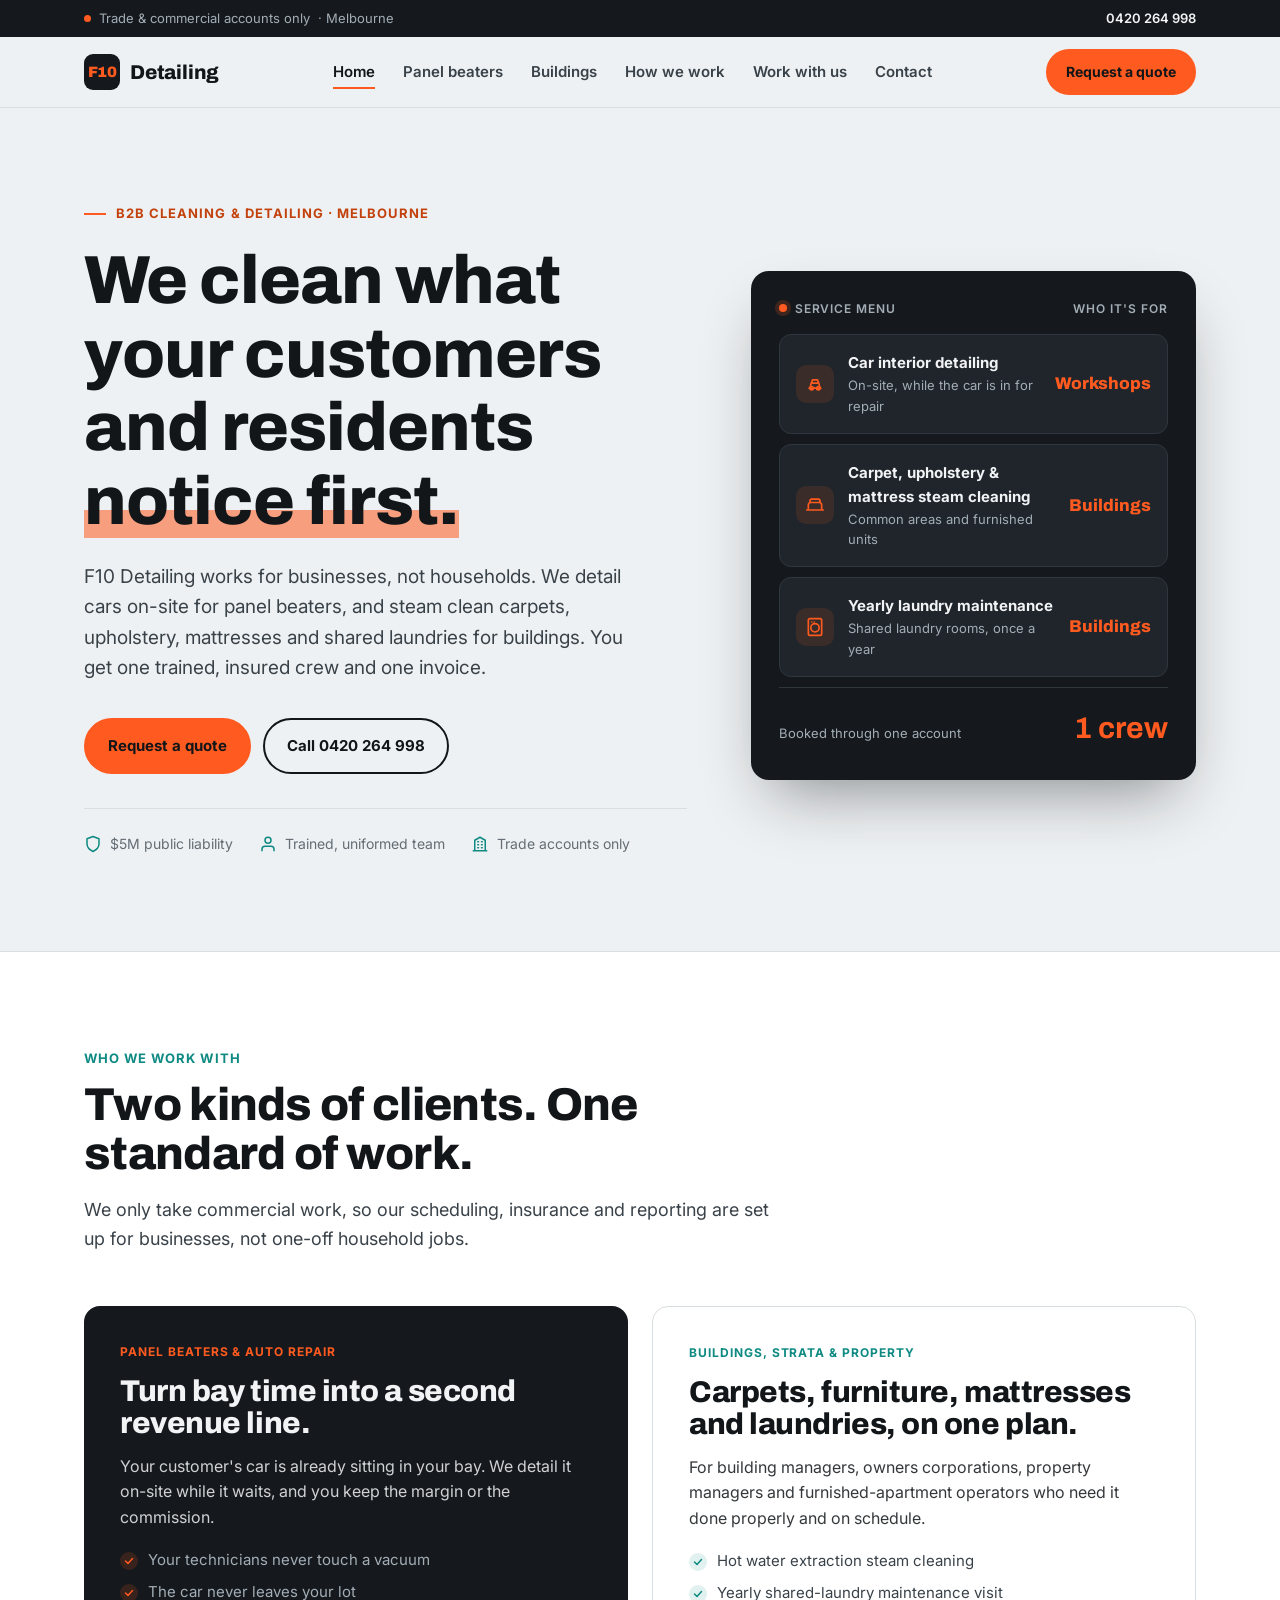
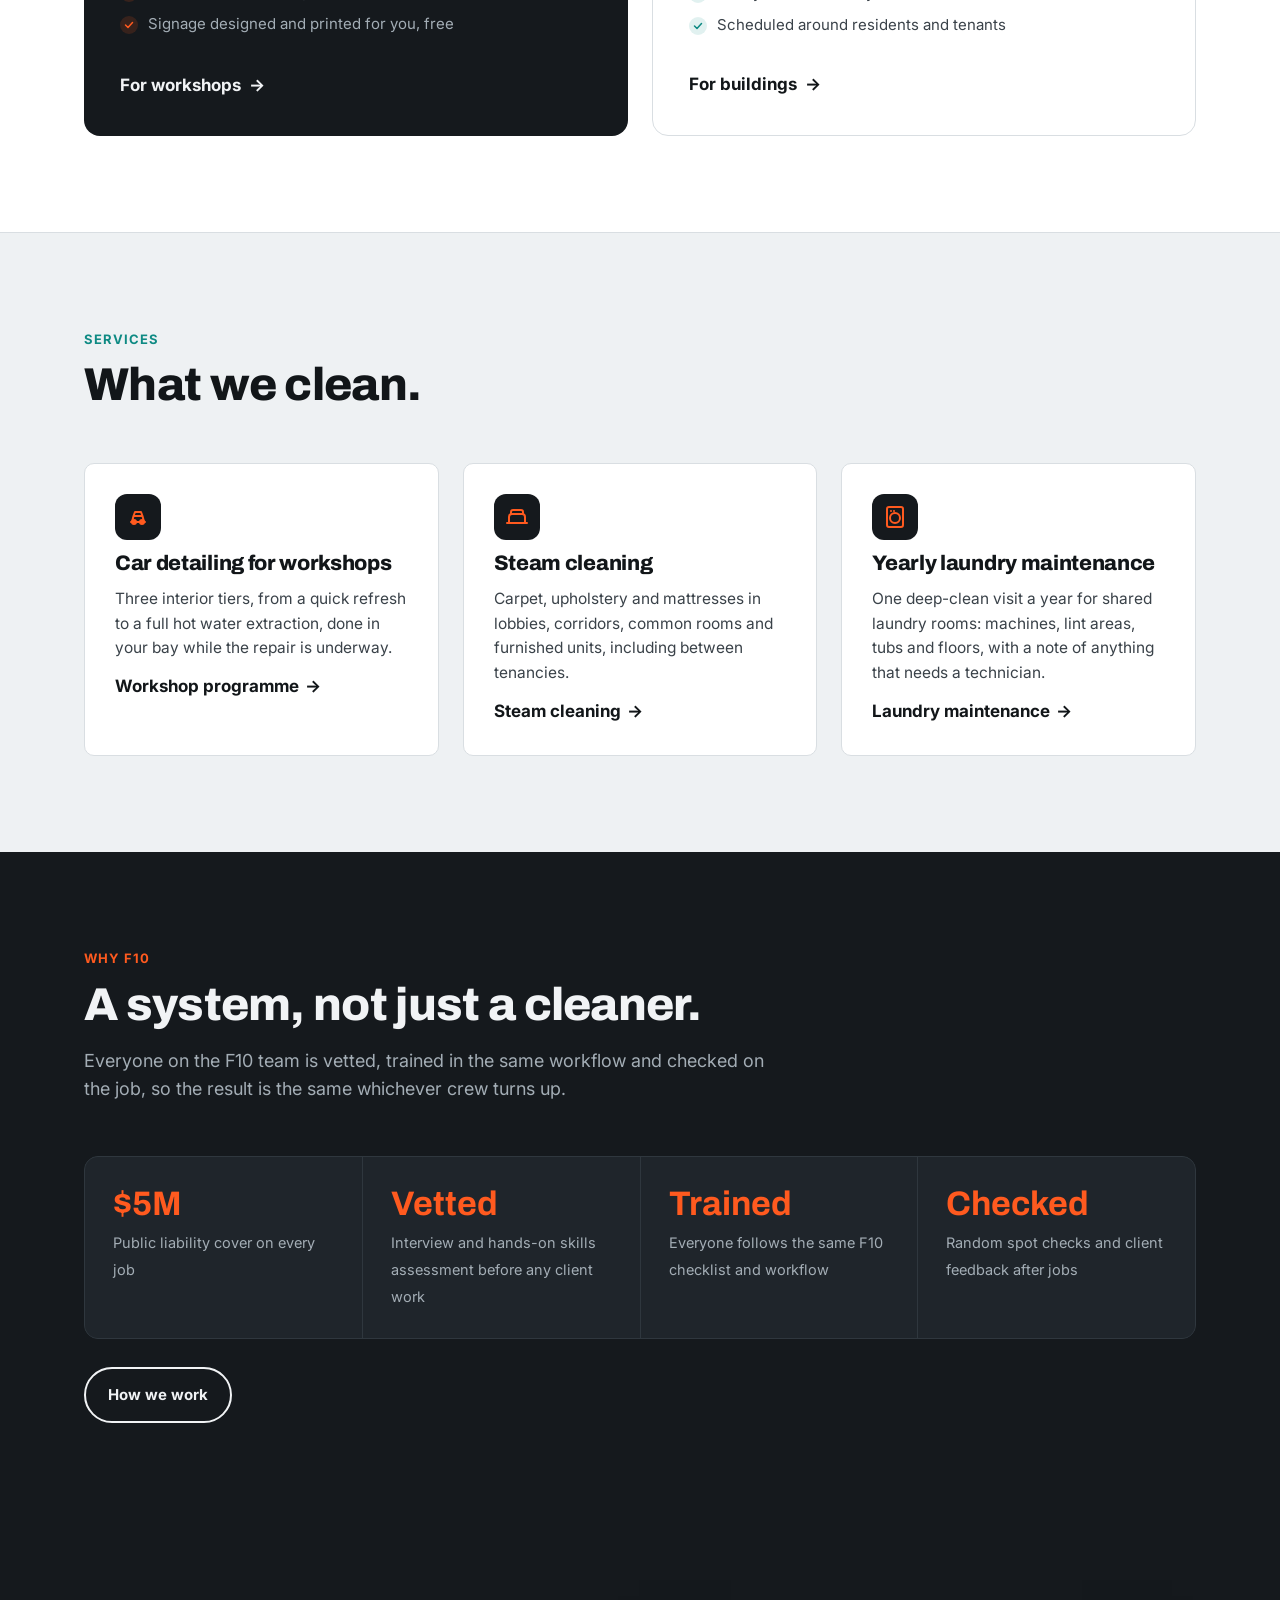
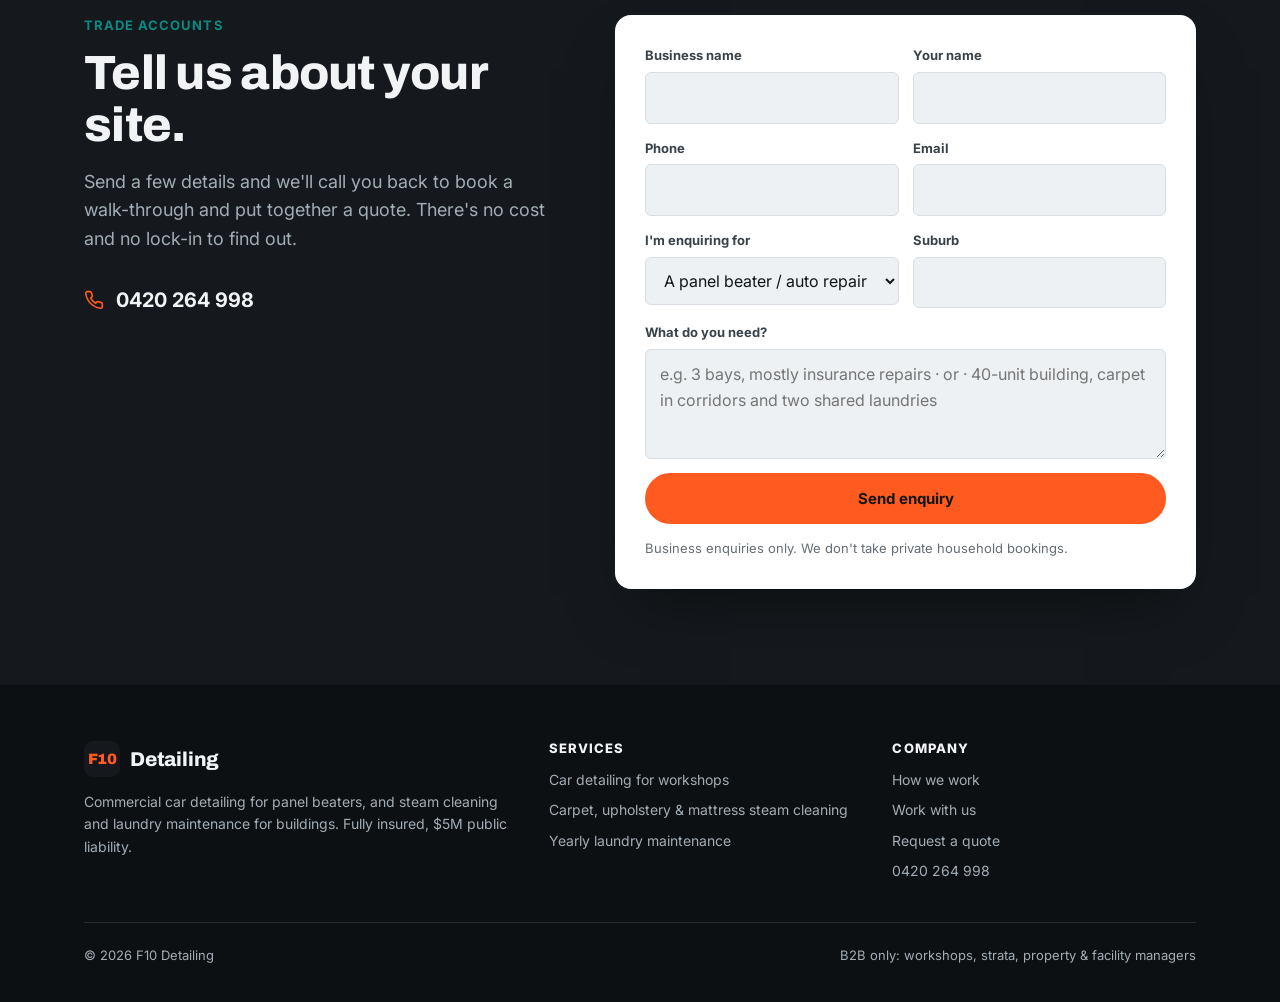
==== commit 2dcdff67: "Publish 'Work with us' expression-of-interest page, connected to F10 Google Sheet Co-Authored-By: Cl" ====
--- a/index.html
+++ b/index.html
@@ -31,6 +31,7 @@
       <li><a href="panel-beaters.html">Panel beaters</a></li>
       <li><a href="buildings.html">Buildings</a></li>
       <li><a href="how-we-work.html">How we work</a></li>
+      <li><a href="work-with-us.html">Work with us</a></li>
       <li><a href="contact.html">Contact</a></li>
     </ul>
     <div class="nav-actions">
@@ -210,6 +211,7 @@
       <h4>Company</h4>
       <ul>
         <li><a href="how-we-work.html">How we work</a></li>
+        <li><a href="work-with-us.html">Work with us</a></li>
         <li><a href="contact.html">Request a quote</a></li>
         <li><a href="tel:+61420264998">0420 264 998</a></li>
       </ul>
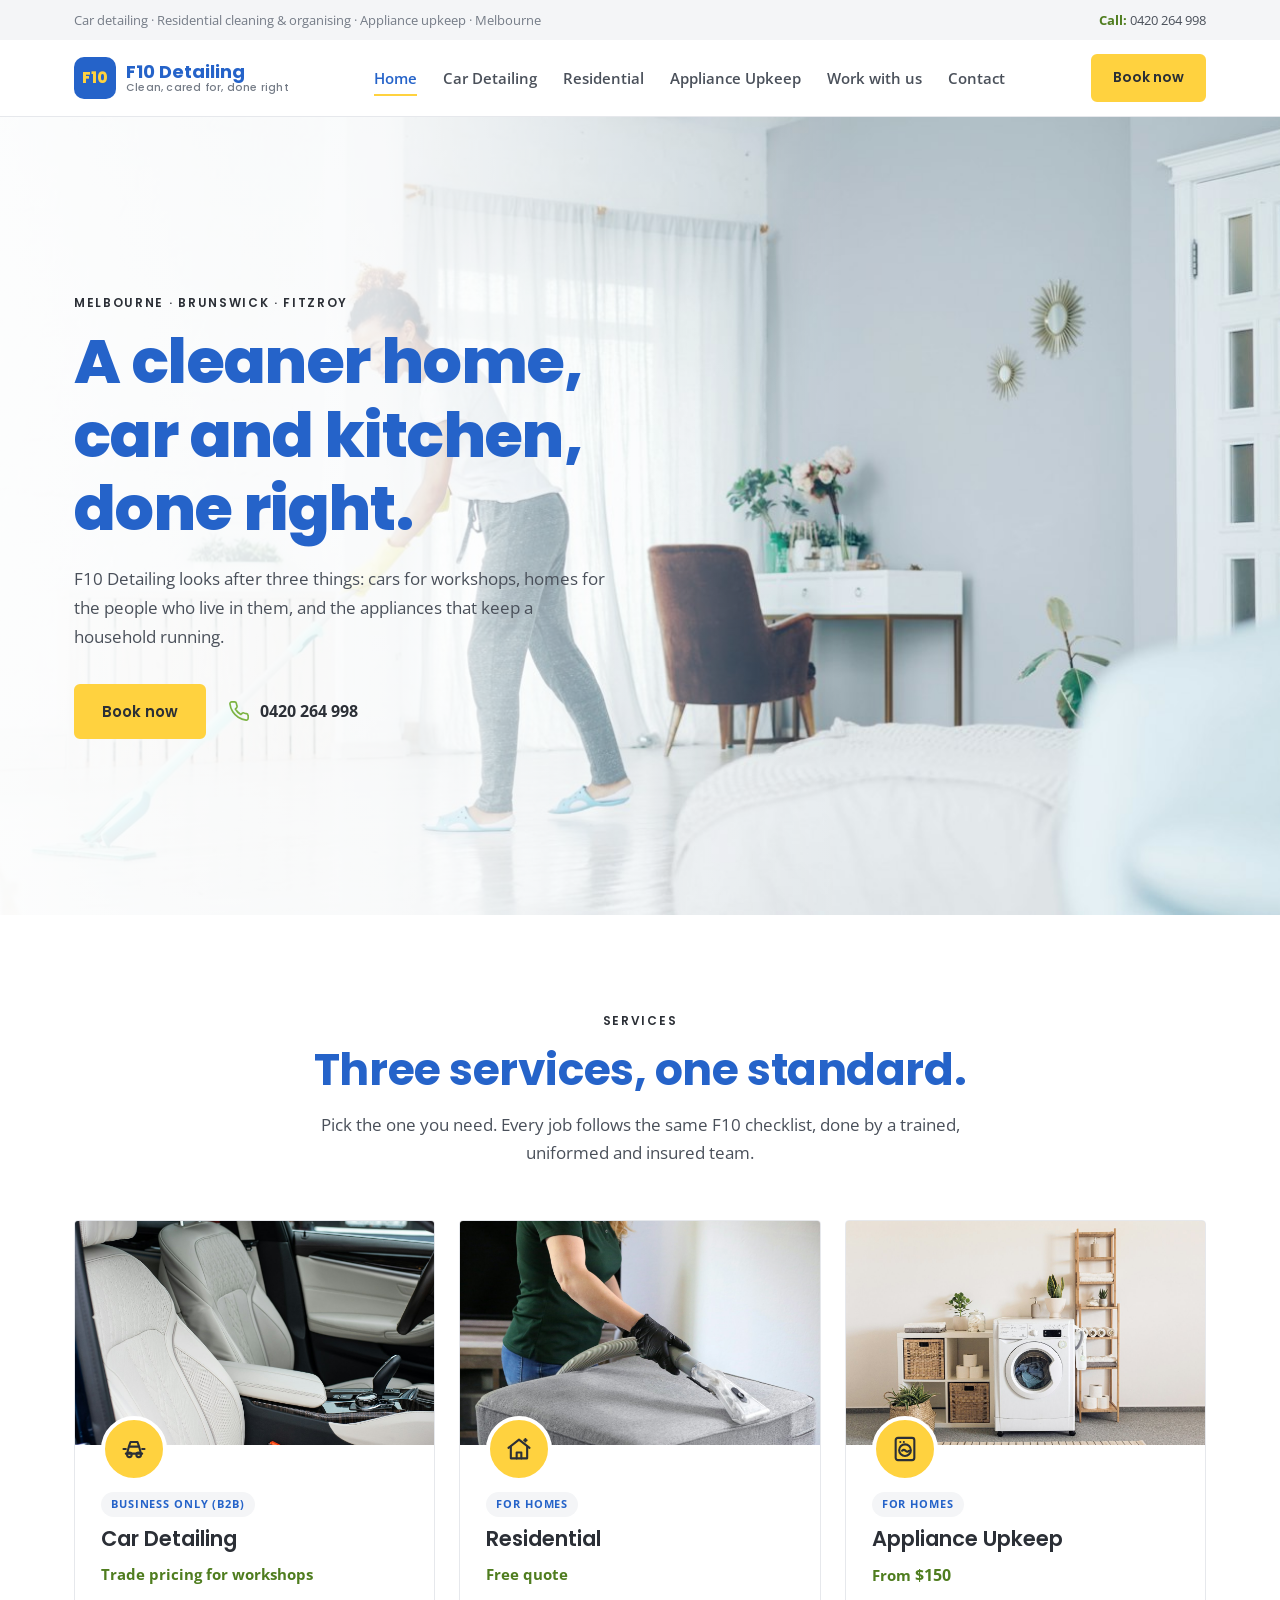
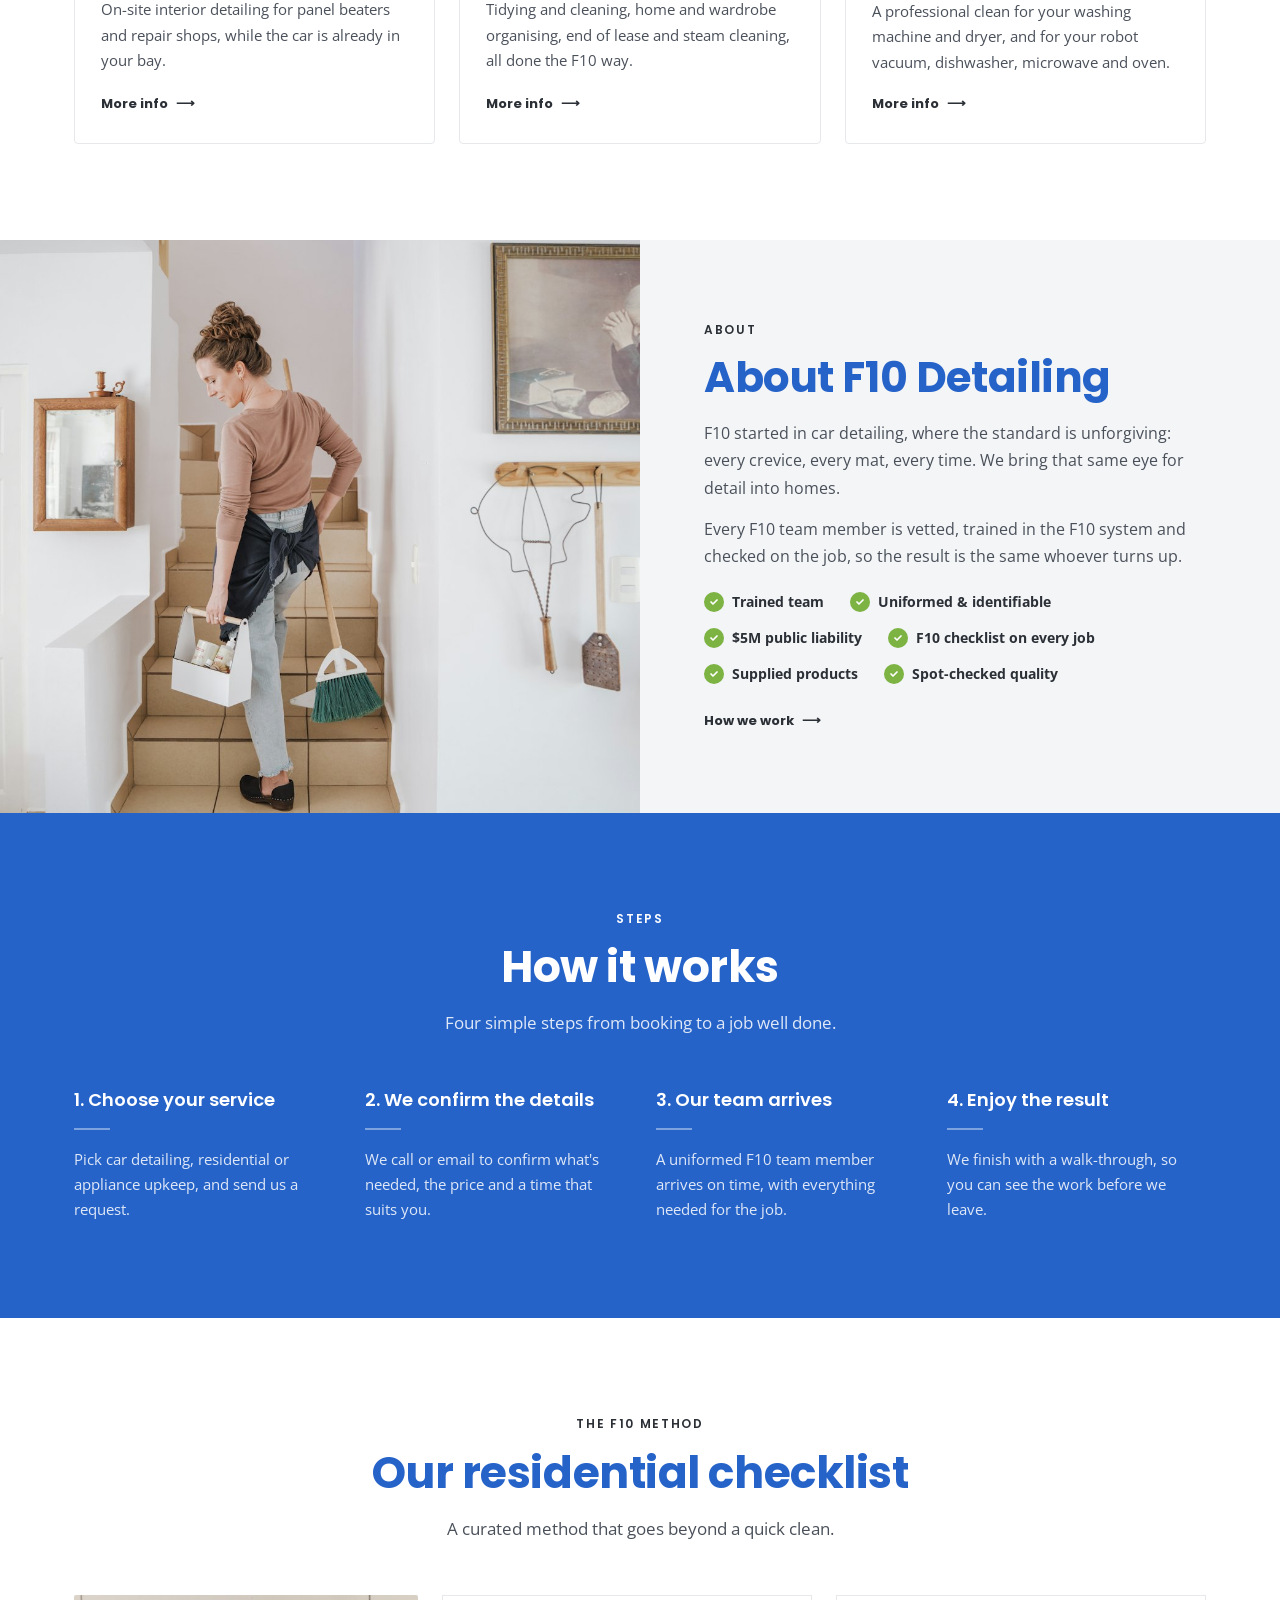
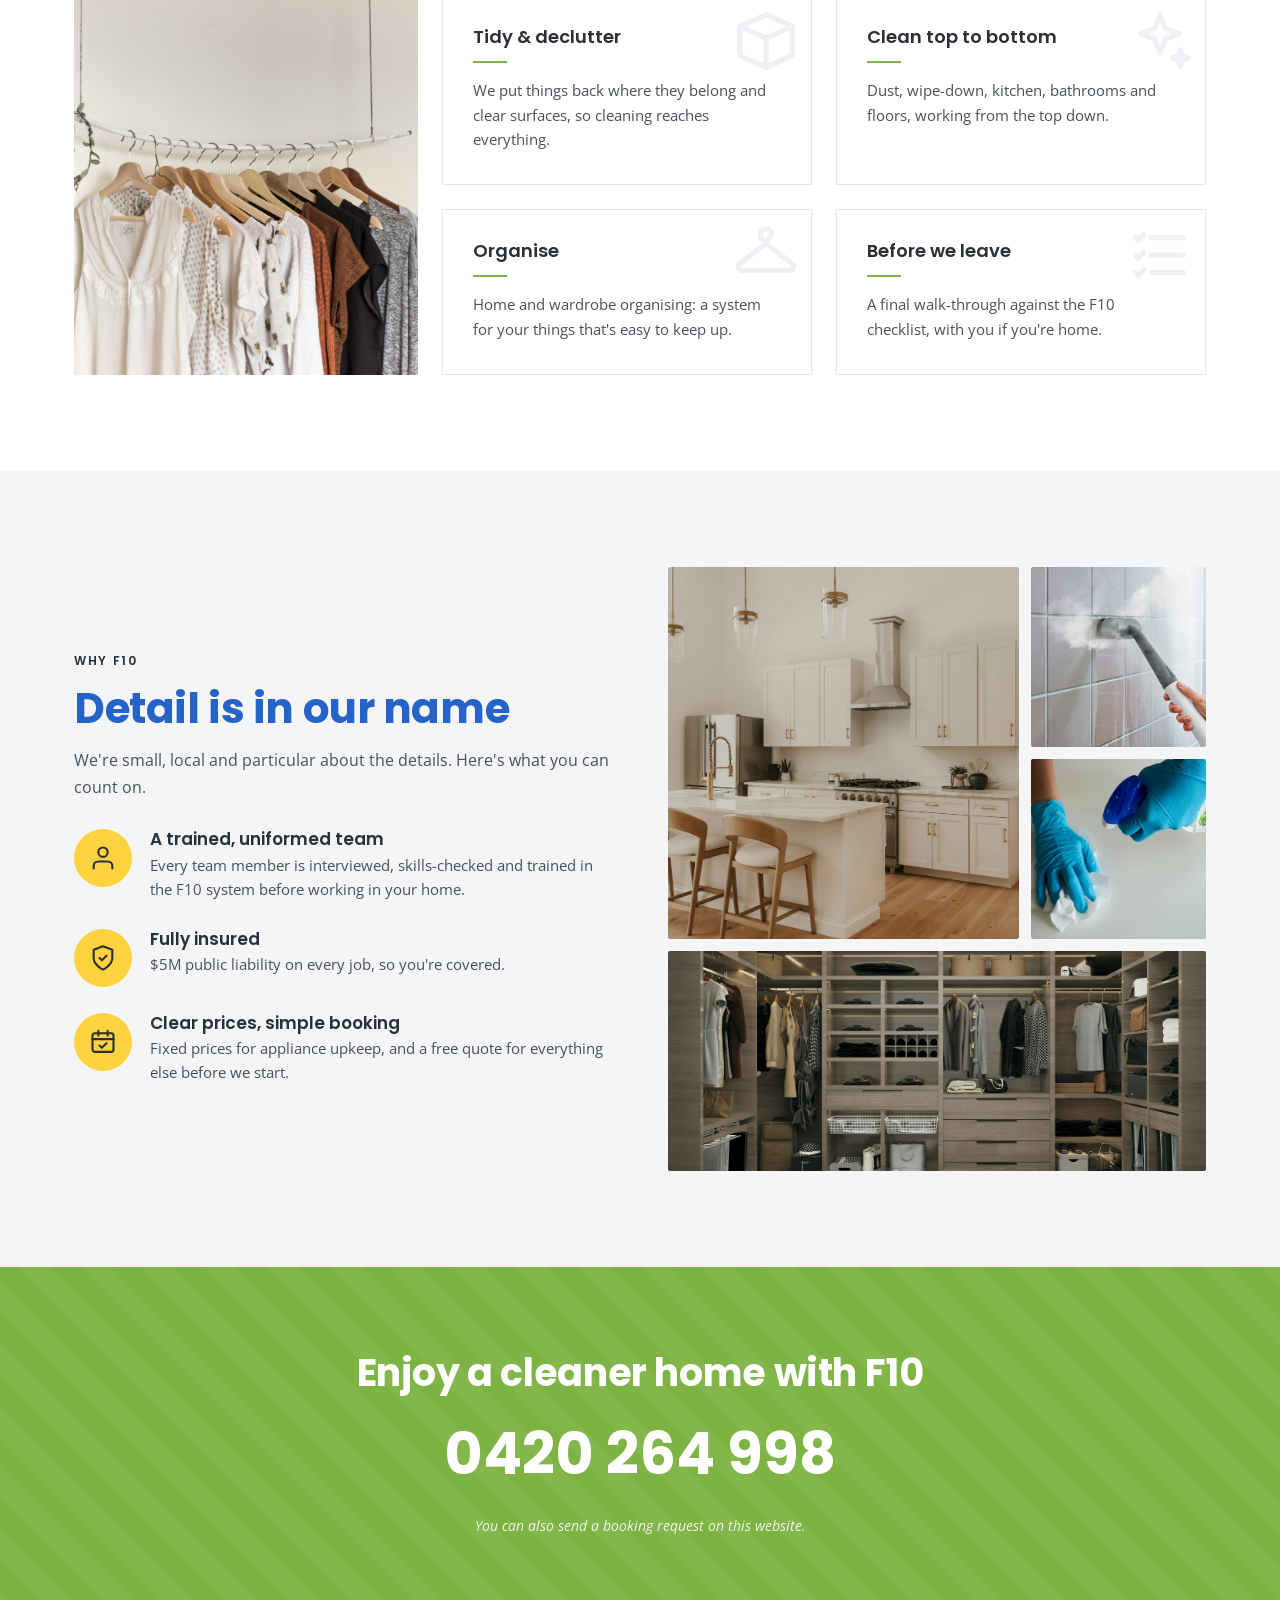
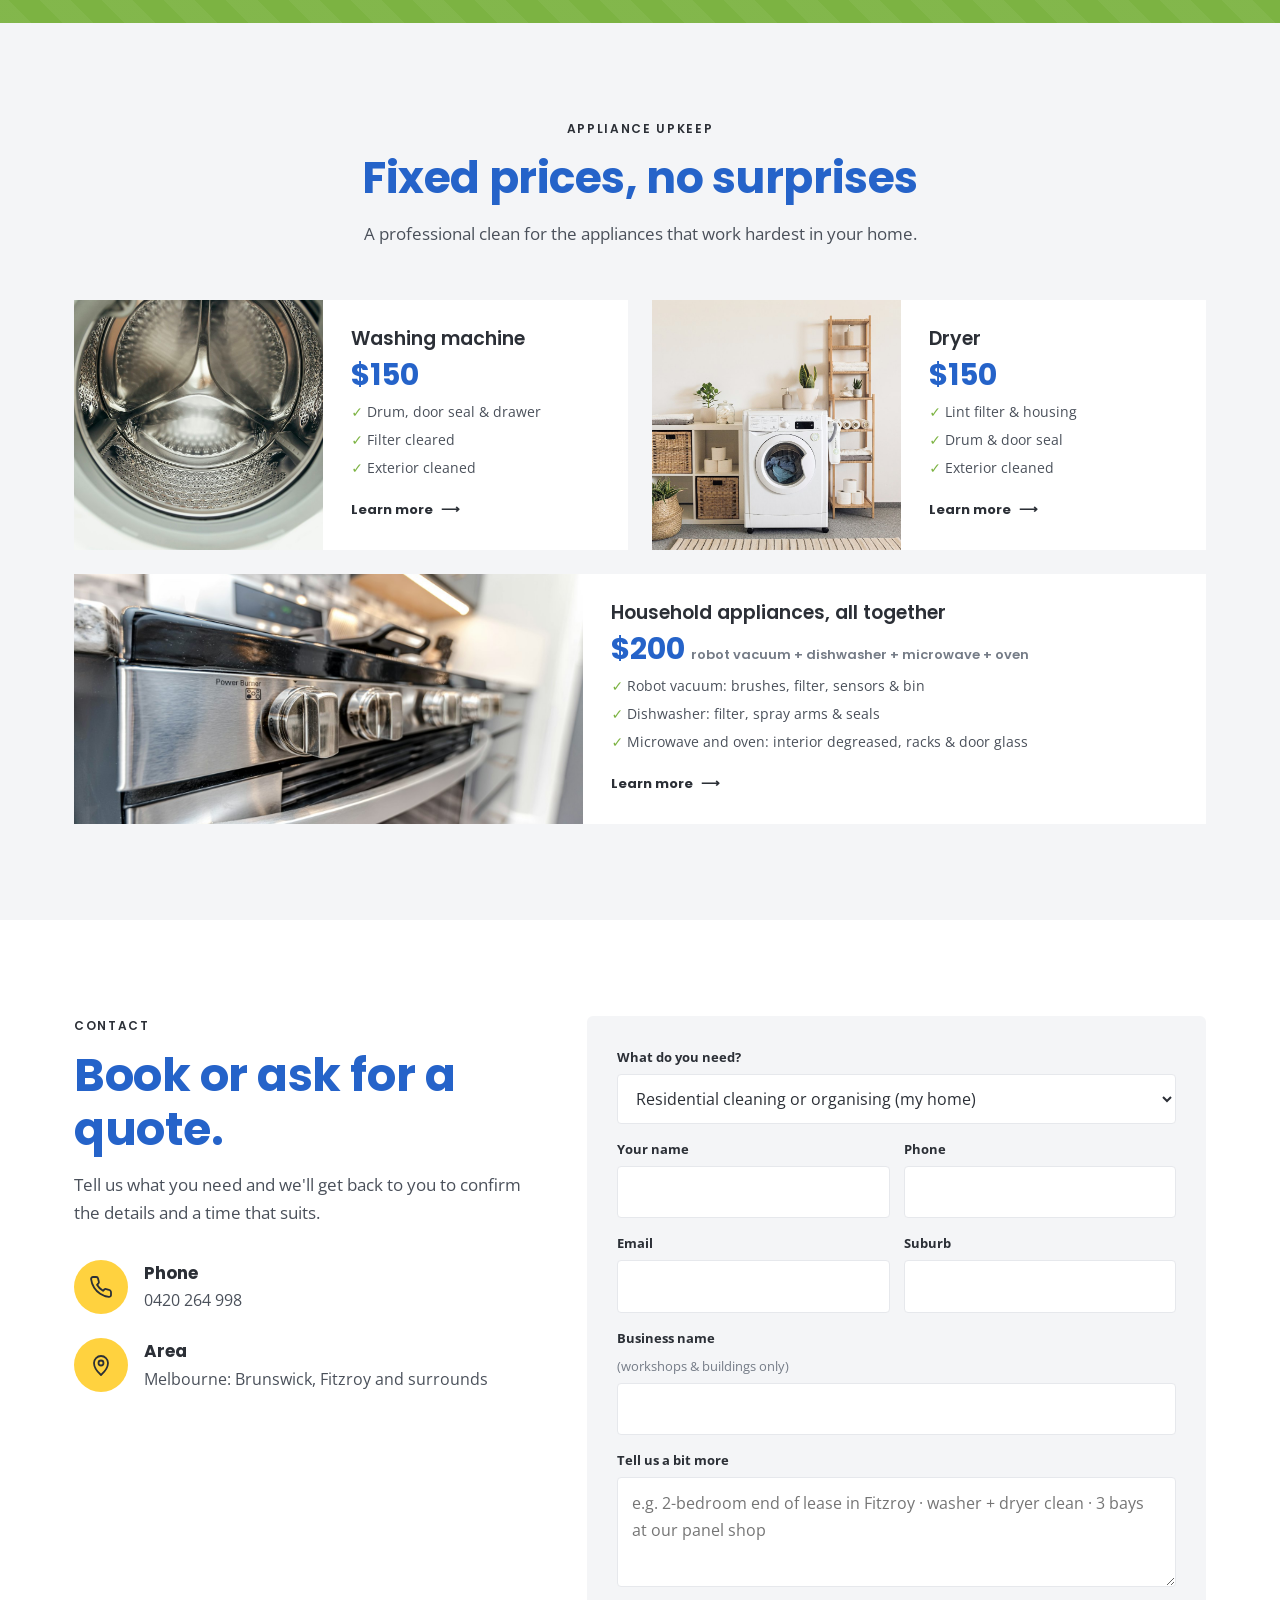
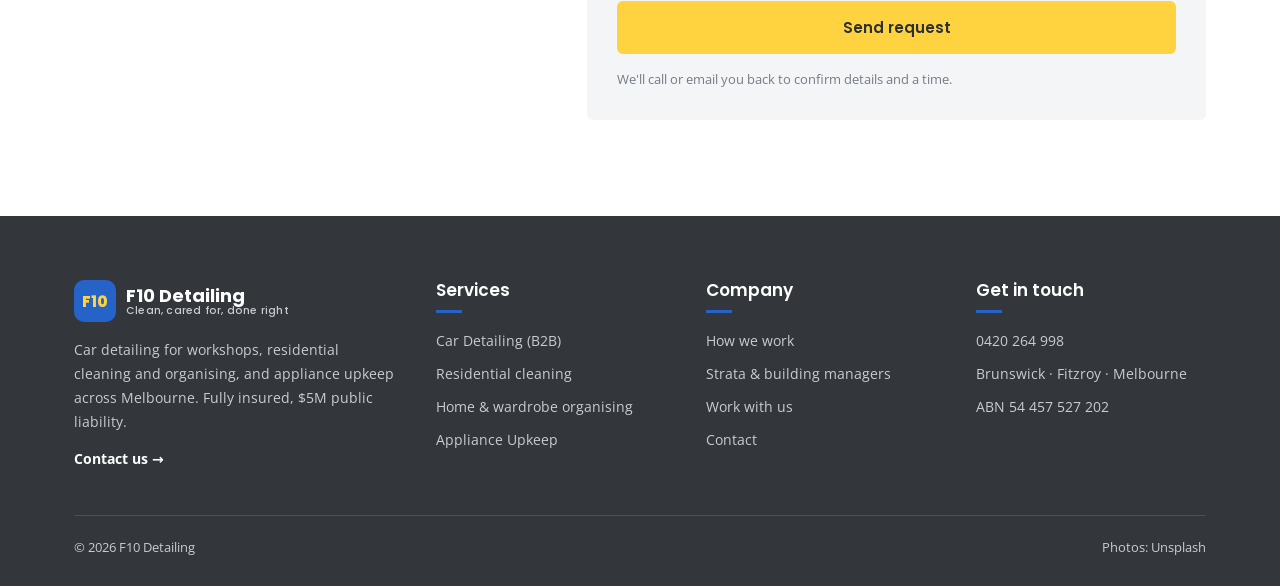
==== commit 57d79708: "Redesign around 3 services: Car Detailing (B2B), Residential, Appliance Upkeep Bright cleaning-compa" ====
--- a/index.html
+++ b/index.html
@@ -3,192 +3,258 @@
 <head>
 <meta charset="UTF-8">
 <meta name="viewport" content="width=device-width, initial-scale=1">
-<title>F10 Detailing | Commercial detailing & steam cleaning for panel beaters and buildings</title>
-<meta name="description" content="B2B car detailing for panel beaters, plus carpet, upholstery and mattress steam cleaning and yearly laundry maintenance for buildings. Trade accounts only. $5M public liability.">
+<title>F10 Detailing | Car detailing, home cleaning & organising, appliance upkeep in Melbourne</title>
+<meta name="description" content="F10 Detailing: car detailing for workshops, residential cleaning, home and wardrobe organising, end of lease and steam cleaning, and professional appliance upkeep in Melbourne.">
 <link rel="canonical" href="https://f10-detailing.com.au/">
 <meta property="og:type" content="website">
-<meta property="og:title" content="F10 Detailing | Commercial detailing & steam cleaning for panel beaters and buildings">
-<meta property="og:description" content="B2B car detailing for panel beaters, plus carpet, upholstery and mattress steam cleaning and yearly laundry maintenance for buildings. Trade accounts only. $5M public liability.">
+<meta property="og:title" content="F10 Detailing | Car detailing, home cleaning & organising, appliance upkeep in Melbourne">
+<meta property="og:description" content="F10 Detailing: car detailing for workshops, residential cleaning, home and wardrobe organising, end of lease and steam cleaning, and professional appliance upkeep in Melbourne.">
 <meta property="og:url" content="https://f10-detailing.com.au/">
-<meta name="theme-color" content="#15191d">
+<meta property="og:image" content="https://f10-detailing.com.au/img/hero-mop.jpg">
+<meta name="theme-color" content="#2563c9">
 <link rel="icon" href="favicon.svg" type="image/svg+xml">
 <link rel="preconnect" href="https://fonts.googleapis.com">
 <link rel="preconnect" href="https://fonts.gstatic.com" crossorigin>
-<link href="https://fonts.googleapis.com/css2?family=Archivo:wght@600;700;800;900&family=Inter:wght@400;500;600;700&display=swap" rel="stylesheet">
+<link href="https://fonts.googleapis.com/css2?family=Poppins:wght@500;600;700;800&family=Open+Sans:wght@400;600;700&display=swap" rel="stylesheet">
 <link rel="stylesheet" href="style.css">
 </head>
 <body>
 <a class="skip" href="#main">Skip to content</a>
 <div class="topbar"><div class="wrap">
-  <span class="b2b">Trade &amp; commercial accounts only<span class="hide-sm"> · Melbourne</span></span>
-  <a href="tel:+61420264998">0420 264 998</a>
+  <span>Car detailing · Residential cleaning &amp; organising · Appliance upkeep<span class="hide-sm"> · Melbourne</span></span>
+  <a href="tel:+61420264998"><b>Call:</b> 0420 264 998</a>
 </div></div>
 <header class="site"><div class="wrap">
   <nav class="nav" aria-label="Main">
-    <a class="brand" href="index.html" aria-label="F10 Detailing home"><span class="mark">F10</span>Detailing</a>
+    <a class="brand" href="index.html" aria-label="F10 Detailing home"><span class="mark">F10</span><span class="brand-txt">F10 Detailing<small>Clean, cared for, done right</small></span></a>
     <ul>
       <li><a href="index.html" aria-current="page">Home</a></li>
-      <li><a href="panel-beaters.html">Panel beaters</a></li>
-      <li><a href="buildings.html">Buildings</a></li>
-      <li><a href="how-we-work.html">How we work</a></li>
+      <li><a href="car-detailing.html">Car Detailing</a></li>
+      <li><a href="residential.html">Residential</a></li>
+      <li><a href="appliance-upkeep.html">Appliance Upkeep</a></li>
       <li><a href="work-with-us.html">Work with us</a></li>
       <li><a href="contact.html">Contact</a></li>
     </ul>
     <div class="nav-actions">
-      <a class="btn" href="contact.html">Request a quote</a>
-      <button class="nav-toggle" type="button" aria-label="Menu" aria-expanded="false"><svg viewBox="0 0 24 24" fill="none" stroke="currentColor" stroke-width="2" stroke-linecap="round" aria-hidden="true"><path d="M4 7h16M4 12h16M4 17h16"/></svg></button>
+      <a class="btn" href="contact.html">Book now</a>
+      <button class="nav-toggle" type="button" aria-label="Menu" aria-expanded="false"><svg viewBox="0 0 24 24" fill="none" stroke="currentColor" stroke-width="1.8" stroke-linecap="round" stroke-linejoin="round" aria-hidden="true"><path d="M4 7h16M4 12h16M4 17h16"/></svg></button>
     </div>
   </nav>
 </div></header>
 <main id="main">
-<section class="hero">
-  <div class="wrap hero-grid">
-    <div>
-      <div class="eyebrow">B2B cleaning &amp; detailing · Melbourne</div>
-      <h1>We clean what your customers and residents <em>notice first.</em></h1>
-      <p class="lead">F10 Detailing works for businesses, not households. We detail cars on-site for panel beaters, and steam clean carpets, upholstery, mattresses and shared laundries for buildings. You get one trained, insured crew and one invoice.</p>
+<section class="hero-photo" style="background-image:url('img/hero-mop.jpg');background-position:60% center">
+  <div class="wrap">
+    <div class="copy">
+      <div class="eyebrow">Melbourne · Brunswick · Fitzroy</div>
+      <h1>A cleaner home, car and kitchen, done right.</h1>
+      <p class="lead">F10 Detailing looks after three things: cars for workshops, homes for the people who live in them, and the appliances that keep a household running.</p>
       <div class="hero-cta">
-        <a class="btn" href="contact.html">Request a quote</a>
-        <a class="btn secondary" href="tel:+61420264998">Call 0420 264 998</a>
+        <a class="btn" href="contact.html">Book now</a>
+        <a class="call-link" href="tel:+61420264998"><svg viewBox="0 0 24 24" fill="none" stroke="currentColor" stroke-width="1.8" stroke-linecap="round" stroke-linejoin="round" aria-hidden="true"><path d="M22 16.9v3a2 2 0 0 1-2.2 2 19.8 19.8 0 0 1-8.6-3.1 19.5 19.5 0 0 1-6-6A19.8 19.8 0 0 1 2.1 4.2 2 2 0 0 1 4.1 2h3a2 2 0 0 1 2 1.7c.1.9.4 1.8.7 2.7a2 2 0 0 1-.5 2.1L8 9.8a16 16 0 0 0 6 6l1.3-1.3a2 2 0 0 1 2.1-.4c.9.3 1.8.6 2.7.7a2 2 0 0 1 1.7 2z"/></svg>0420 264 998</a>
       </div>
-      <div class="hero-facts">
-        <span><svg viewBox="0 0 24 24" fill="none" stroke="currentColor" stroke-width="2" stroke-linecap="round" stroke-linejoin="round" aria-hidden="true"><path d="M12 22s8-4 8-10V5l-8-3-8 3v7c0 6 8 10 8 10z"/></svg>$5M public liability</span>
-        <span><svg viewBox="0 0 24 24" fill="none" stroke="currentColor" stroke-width="2" stroke-linecap="round" stroke-linejoin="round" aria-hidden="true"><path d="M20 21v-2a4 4 0 0 0-4-4H8a4 4 0 0 0-4 4v2"/><circle cx="12" cy="7" r="4"/></svg>Trained, uniformed team</span>
-        <span><svg viewBox="0 0 24 24" fill="none" stroke="currentColor" stroke-width="2" stroke-linecap="round" stroke-linejoin="round" aria-hidden="true"><path d="M3 21h18M5 21V7l7-4 7 4v14M9 9h1M14 9h1M9 13h1M14 13h1M9 17h1M14 17h1"/></svg>Trade accounts only</span>
+    </div>
+  </div>
+</section>
+
+<section>
+  <div class="wrap">
+    <div class="sec-head center">
+      <div class="kicker">Services</div>
+      <h2>Three services, one standard.</h2>
+      <p>Pick the one you need. Every job follows the same F10 checklist, done by a trained, uniformed and insured team.</p>
+    </div>
+    <div class="svc-cards">
+      <article class="svc-card">
+        <div class="ph" style="background-image:url('img/car-interior.jpg')" role="img" aria-label="Clean car interior with white leather seats"></div>
+        <div class="body">
+          <span class="ic-y"><svg viewBox="0 0 24 24" fill="none" stroke="currentColor" stroke-width="1.8" stroke-linecap="round" stroke-linejoin="round" aria-hidden="true"><path d="M5 16h14M6 16l1.6-6h8.8L18 16M7.6 10 9 6h6l1.4 4"/><circle cx="8" cy="17" r="2"/><circle cx="16" cy="17" r="2"/><path d="M3 12h2M19 12h2"/></svg></span>
+          <span class="badge">Business only (B2B)</span>
+          <h3>Car Detailing</h3>
+          <p class="from">Trade pricing for workshops</p>
+          <p>On-site interior detailing for panel beaters and repair shops, while the car is already in your bay.</p>
+          <a class="more" href="car-detailing.html">More info</a>
+        </div>
+      </article>
+      <article class="svc-card">
+        <div class="ph" style="background-image:url('img/res-vacuum.jpg')" role="img" aria-label="Cleaner steam cleaning an upholstered ottoman"></div>
+        <div class="body">
+          <span class="ic-y"><svg viewBox="0 0 24 24" fill="none" stroke="currentColor" stroke-width="1.8" stroke-linecap="round" stroke-linejoin="round" aria-hidden="true"><path d="M3 11 12 4l9 7"/><path d="M5 10v10h14V10"/><path d="M10 20v-5h4v5"/><path d="M17.5 3.5v2M16.5 4.5h2"/></svg></span>
+          <span class="badge">For homes</span>
+          <h3>Residential</h3>
+          <p class="from">Free quote</p>
+          <p>Tidying and cleaning, home and wardrobe organising, end of lease and steam cleaning, all done the F10 way.</p>
+          <a class="more" href="residential.html">More info</a>
+        </div>
+      </article>
+      <article class="svc-card">
+        <div class="ph" style="background-image:url('img/laundry-room.jpg')" role="img" aria-label="Laundry with a front-loading washing machine"></div>
+        <div class="body">
+          <span class="ic-y"><svg viewBox="0 0 24 24" fill="none" stroke="currentColor" stroke-width="1.8" stroke-linecap="round" stroke-linejoin="round" aria-hidden="true"><rect x="4" y="2.5" width="16" height="19" rx="2"/><circle cx="12" cy="13" r="5"/><path d="M8 6h.01M11 6h.01M9.5 13.5c1-1 2-1 3 0s2 1 3 0"/></svg></span>
+          <span class="badge">For homes</span>
+          <h3>Appliance Upkeep</h3>
+          <p class="from">From <b>$150</b></p>
+          <p>A professional clean for your washing machine and dryer, and for your robot vacuum, dishwasher, microwave and oven.</p>
+          <a class="more" href="appliance-upkeep.html">More info</a>
+        </div>
+      </article>
+    </div>
+  </div>
+</section>
+
+<section class="split">
+  <div class="ph" style="background-image:url('img/stairs-caddy.jpg')" role="img" aria-label="Cleaner carrying a cleaning caddy and broom up the stairs of a home"></div>
+  <div class="txt">
+    <div class="kicker">About</div>
+    <h2>About F10 Detailing</h2>
+    <p>F10 started in car detailing, where the standard is unforgiving: every crevice, every mat, every time. We bring that same eye for detail into homes.</p>
+    <p>Every F10 team member is vetted, trained in the F10 system and checked on the job, so the result is the same whoever turns up.</p>
+    <ul class="checks">
+      <li>Trained team</li>
+      <li>Uniformed &amp; identifiable</li>
+      <li>$5M public liability</li>
+      <li>F10 checklist on every job</li>
+      <li>Supplied products</li>
+      <li>Spot-checked quality</li>
+    </ul>
+    <a class="more" href="how-we-work.html">How we work</a>
+  </div>
+</section>
+
+<section class="band-blue">
+  <div class="wrap">
+    <div class="sec-head center">
+      <div class="kicker">Steps</div>
+      <h2>How it works</h2>
+      <p>Four simple steps from booking to a job well done.</p>
+    </div>
+    <ol class="step4">
+      <li><h3>Choose your service</h3><hr><p>Pick car detailing, residential or appliance upkeep, and send us a request.</p></li>
+      <li><h3>We confirm the details</h3><hr><p>We call or email to confirm what's needed, the price and a time that suits you.</p></li>
+      <li><h3>Our team arrives</h3><hr><p>A uniformed F10 team member arrives on time, with everything needed for the job.</p></li>
+      <li><h3>Enjoy the result</h3><hr><p>We finish with a walk-through, so you can see the work before we leave.</p></li>
+    </ol>
+  </div>
+</section>
+
+<section>
+  <div class="wrap">
+    <div class="sec-head center">
+      <div class="kicker">The F10 method</div>
+      <h2>Our residential checklist</h2>
+      <p>A curated method that goes beyond a quick clean.</p>
+    </div>
+    <div class="checklist">
+      <div class="ph" style="background-image:url('img/wardrobe-hangers.jpg')" role="img" aria-label="Neatly hung clothes on a rail"></div>
+      <div class="cl-grid">
+        <div class="cl"><span class="bg-ic"><svg viewBox="0 0 24 24" fill="none" stroke="currentColor" stroke-width="1.8" stroke-linecap="round" stroke-linejoin="round" aria-hidden="true"><path d="M3 7l9-4 9 4-9 4z"/><path d="M3 7v10l9 4 9-4V7"/><path d="M12 11v10"/></svg></span><h3>Tidy &amp; declutter</h3><p>We put things back where they belong and clear surfaces, so cleaning reaches everything.</p></div>
+        <div class="cl"><span class="bg-ic"><svg viewBox="0 0 24 24" fill="none" stroke="currentColor" stroke-width="1.8" stroke-linecap="round" stroke-linejoin="round" aria-hidden="true"><path d="M12 3l1.8 4.7L18.5 9.5l-4.7 1.8L12 16l-1.8-4.7L5.5 9.5l4.7-1.8z"/><path d="M19 15l.8 2 2 .8-2 .8-.8 2-.8-2-2-.8 2-.8z"/></svg></span><h3>Clean top to bottom</h3><p>Dust, wipe-down, kitchen, bathrooms and floors, working from the top down.</p></div>
+        <div class="cl"><span class="bg-ic"><svg viewBox="0 0 24 24" fill="none" stroke="currentColor" stroke-width="1.8" stroke-linecap="round" stroke-linejoin="round" aria-hidden="true"><path d="M12 7a2 2 0 1 1 2-2c0 1-2 1.5-2 3"/><path d="M12 8 3 15a1.3 1.3 0 0 0 .8 2.3h16.4A1.3 1.3 0 0 0 21 15z"/></svg></span><h3>Organise</h3><p>Home and wardrobe organising: a system for your things that's easy to keep up.</p></div>
+        <div class="cl"><span class="bg-ic"><svg viewBox="0 0 24 24" fill="none" stroke="currentColor" stroke-width="1.8" stroke-linecap="round" stroke-linejoin="round" aria-hidden="true"><path d="M9 6h11M9 12h11M9 18h11"/><path d="m3.5 6 1 1 2-2M3.5 12l1 1 2-2M3.5 18l1 1 2-2"/></svg></span><h3>Before we leave</h3><p>A final walk-through against the F10 checklist, with you if you're home.</p></div>
       </div>
     </div>
-
-    <div class="panel" aria-label="What we do">
-      <div class="panel-head"><span class="live">Service menu</span><span>Who it's for</span></div>
-      <div class="row">
-        <span class="ic"><svg viewBox="0 0 24 24" fill="none" stroke="currentColor" stroke-width="2" stroke-linecap="round" stroke-linejoin="round" aria-hidden="true"><path d="M5 17h14M6 17l1.5-6h9L18 17M7.5 11 9 7h6l1.5 4"/><circle cx="8" cy="17" r="2"/><circle cx="16" cy="17" r="2"/></svg></span>
-        <div class="grow"><div class="t">Car interior detailing</div><div class="s">On-site, while the car is in for repair</div></div>
-        <span class="v">Workshops</span>
-      </div>
-      <div class="row">
-        <span class="ic"><svg viewBox="0 0 24 24" fill="none" stroke="currentColor" stroke-width="2" stroke-linecap="round" stroke-linejoin="round" aria-hidden="true"><path d="M4 18v-6a3 3 0 0 1 3-3h10a3 3 0 0 1 3 3v6M2 18h20M6 9V7a2 2 0 0 1 2-2h8a2 2 0 0 1 2 2v2"/></svg></span>
-        <div class="grow"><div class="t">Carpet, upholstery &amp; mattress steam cleaning</div><div class="s">Common areas and furnished units</div></div>
-        <span class="v">Buildings</span>
-      </div>
-      <div class="row">
-        <span class="ic"><svg viewBox="0 0 24 24" fill="none" stroke="currentColor" stroke-width="2" stroke-linecap="round" stroke-linejoin="round" aria-hidden="true"><rect x="4" y="2" width="16" height="20" rx="2"/><circle cx="12" cy="13" r="5"/><path d="M8 6h.01M11 6h.01"/></svg></span>
-        <div class="grow"><div class="t">Yearly laundry maintenance</div><div class="s">Shared laundry rooms, once a year</div></div>
-        <span class="v">Buildings</span>
-      </div>
-      <div class="panel-foot"><span>Booked through one account</span><b>1 crew</b></div>
-    </div>
   </div>
 </section>
 
 <section class="alt">
-  <div class="wrap">
-    <div class="sec-head">
-      <div class="kicker">Who we work with</div>
-      <h2>Two kinds of clients. One standard of work.</h2>
-      <p>We only take commercial work, so our scheduling, insurance and reporting are set up for businesses, not one-off household jobs.</p>
-    </div>
-    <div class="grid-2">
-      <a class="sector a" href="panel-beaters.html">
-        <span class="tag">Panel beaters &amp; auto repair</span>
-        <h3>Turn bay time into a second revenue line.</h3>
-        <p>Your customer's car is already sitting in your bay. We detail it on-site while it waits, and you keep the margin or the commission.</p>
-        <ul class="ticks">
-          <li>Your technicians never touch a vacuum</li>
-          <li>The car never leaves your lot</li>
-          <li>Signage designed and printed for you, free</li>
-        </ul>
-        <span class="go">For workshops</span>
-      </a>
-      <a class="sector b" href="buildings.html">
-        <span class="tag">Buildings, strata &amp; property</span>
-        <h3>Carpets, furniture, mattresses and laundries, on one plan.</h3>
-        <p>For building managers, owners corporations, property managers and furnished-apartment operators who need it done properly and on schedule.</p>
-        <ul class="ticks">
-          <li>Hot water extraction steam cleaning</li>
-          <li>Yearly shared-laundry maintenance visit</li>
-          <li>Scheduled around residents and tenants</li>
-        </ul>
-        <span class="go">For buildings</span>
-      </a>
-    </div>
-  </div>
-</section>
-
-<section>
-  <div class="wrap">
-    <div class="sec-head">
-      <div class="kicker">Services</div>
-      <h2>What we clean.</h2>
-    </div>
-    <div class="grid-3">
-      <article class="card">
-        <span class="ic"><svg viewBox="0 0 24 24" fill="none" stroke="currentColor" stroke-width="2" stroke-linecap="round" stroke-linejoin="round" aria-hidden="true"><path d="M5 17h14M6 17l1.5-6h9L18 17M7.5 11 9 7h6l1.5 4"/><circle cx="8" cy="17" r="2"/><circle cx="16" cy="17" r="2"/></svg></span>
-        <h3>Car detailing for workshops</h3>
-        <p>Three interior tiers, from a quick refresh to a full hot water extraction, done in your bay while the repair is underway.</p>
-        <a class="link-arrow" href="panel-beaters.html">Workshop programme</a>
-      </article>
-      <article class="card">
-        <span class="ic"><svg viewBox="0 0 24 24" fill="none" stroke="currentColor" stroke-width="2" stroke-linecap="round" stroke-linejoin="round" aria-hidden="true"><path d="M4 18v-6a3 3 0 0 1 3-3h10a3 3 0 0 1 3 3v6M2 18h20M6 9V7a2 2 0 0 1 2-2h8a2 2 0 0 1 2 2v2"/></svg></span>
-        <h3>Steam cleaning</h3>
-        <p>Carpet, upholstery and mattresses in lobbies, corridors, common rooms and furnished units, including between tenancies.</p>
-        <a class="link-arrow" href="buildings.html#steam">Steam cleaning</a>
-      </article>
-      <article class="card">
-        <span class="ic"><svg viewBox="0 0 24 24" fill="none" stroke="currentColor" stroke-width="2" stroke-linecap="round" stroke-linejoin="round" aria-hidden="true"><rect x="4" y="2" width="16" height="20" rx="2"/><circle cx="12" cy="13" r="5"/><path d="M8 6h.01M11 6h.01"/></svg></span>
-        <h3>Yearly laundry maintenance</h3>
-        <p>One deep-clean visit a year for shared laundry rooms: machines, lint areas, tubs and floors, with a note of anything that needs a technician.</p>
-        <a class="link-arrow" href="buildings.html#laundry">Laundry maintenance</a>
-      </article>
-    </div>
-  </div>
-</section>
-
-<section class="dark">
-  <div class="wrap">
-    <div class="sec-head">
+  <div class="wrap feat">
+    <div>
       <div class="kicker">Why F10</div>
-      <h2>A system, not just a cleaner.</h2>
-      <p>Everyone on the F10 team is vetted, trained in the same workflow and checked on the job, so the result is the same whichever crew turns up.</p>
-    </div>
-    <div class="stats">
-      <div class="stat"><b>$5M</b><span>Public liability cover on every job</span></div>
-      <div class="stat"><b>Vetted</b><span>Interview and hands-on skills assessment before any client work</span></div>
-      <div class="stat"><b>Trained</b><span>Everyone follows the same F10 checklist and workflow</span></div>
-      <div class="stat"><b>Checked</b><span>Random spot checks and client feedback after jobs</span></div>
-    </div>
-    <p style="margin-top:28px"><a class="btn secondary" href="how-we-work.html">How we work</a></p>
-  </div>
-</section>
-
-
-<section class="contact" id="quote">
+      <h2 style="font-size:clamp(30px,3.6vw,42px)">Detail is in our name</h2>
+      <p style="margin-top:14px">We're small, local and particular about the details. Here's what you can count on.</p>
+      <ul class="feat-list">
+        <li><span class="ic-y"><svg viewBox="0 0 24 24" fill="none" stroke="currentColor" stroke-width="1.8" stroke-linecap="round" stroke-linejoin="round" aria-hidden="true"><path d="M20 21v-2a4 4 0 0 0-4-4H8a4 4 0 0 0-4 4v2"/><circle cx="12" cy="7" r="4"/></svg></span><div><h3>A trained, uniformed team</h3><p>Every team member is interviewed, skills-checked and trained in the F10 system before working in your home.</p></div></li>
+        <li><span class="ic-y"><svg viewBox="0 0 24 24" fill="none" stroke="currentColor" stroke-width="1.8" stroke-linecap="round" stroke-linejoin="round" aria-hidden="true"><path d="M12 22s8-4 8-10V5l-8-3-8 3v7c0 6 8 10 8 10z"/><path d="m9 12 2 2 4-4"/></svg></span><div><h3>Fully insured</h3><p>$5M public liability on every job, so you're covered.</p></div></li>
+        <li><span class="ic-y"><svg viewBox="0 0 24 24" fill="none" stroke="currentColor" stroke-width="1.8" stroke-linecap="round" stroke-linejoin="round" aria-hidden="true"><rect x="3" y="4.5" width="18" height="16" rx="2"/><path d="M3 9.5h18M8 2.5v4M16 2.5v4"/><path d="m9 15 2 2 4-4"/></svg></span><div><h3>Clear prices, simple booking</h3><p>Fixed prices for appliance upkeep, and a free quote for everything else before we start.</p></div></li>
+      </ul>
+    </div>
+    <div class="mosaic">
+      <div class="a" style="background-image:url('img/kitchen.jpg')" role="img" aria-label="Bright clean kitchen"></div>
+      <div style="background-image:url('img/steam-bathroom.jpg')" role="img" aria-label="Steam cleaning bathroom tiles"></div>
+      <div style="background-image:url('img/wipe-spray.jpg')" role="img" aria-label="Gloved hands wiping a surface"></div>
+      <div class="d" style="background-image:url('img/wardrobe-closet.jpg')" role="img" aria-label="Organised walk-in wardrobe"></div>
+    </div>
+  </div>
+</section>
+
+<section class="band-green">
+  <div class="wrap">
+    <h2>Enjoy a cleaner home with F10</h2>
+    <a class="big" href="tel:+61420264998">0420 264 998</a>
+    <em>You can also send a booking request on this website.</em>
+  </div>
+</section>
+
+<section class="alt">
+  <div class="wrap">
+    <div class="sec-head center">
+      <div class="kicker">Appliance upkeep</div>
+      <h2>Fixed prices, no surprises</h2>
+      <p>A professional clean for the appliances that work hardest in your home.</p>
+    </div>
+    <div class="offers">
+      <article class="offer">
+        <div class="ph" style="background-image:url('img/washer-drum.jpg')" role="img" aria-label="Inside of a clean washing machine drum"></div>
+        <div class="body">
+          <h3>Washing machine</h3>
+          <div class="price">$150</div>
+          <ul><li>Drum, door seal &amp; drawer</li><li>Filter cleared</li><li>Exterior cleaned</li></ul>
+          <a class="more" href="appliance-upkeep.html#laundry">Learn more</a>
+        </div>
+      </article>
+      <article class="offer">
+        <div class="ph" style="background-image:url('img/laundry-room.jpg')" role="img" aria-label="Laundry with washing machine"></div>
+        <div class="body">
+          <h3>Dryer</h3>
+          <div class="price">$150</div>
+          <ul><li>Lint filter &amp; housing</li><li>Drum &amp; door seal</li><li>Exterior cleaned</li></ul>
+          <a class="more" href="appliance-upkeep.html#laundry">Learn more</a>
+        </div>
+      </article>
+      <article class="offer" style="grid-column:1 / -1">
+        <div class="ph" style="background-image:url('img/oven.jpg')" role="img" aria-label="Stainless steel oven"></div>
+        <div class="body">
+          <h3>Household appliances, all together</h3>
+          <div class="price">$200 <small>robot vacuum + dishwasher + microwave + oven</small></div>
+          <ul><li>Robot vacuum: brushes, filter, sensors &amp; bin</li><li>Dishwasher: filter, spray arms &amp; seals</li><li>Microwave and oven: interior degreased, racks &amp; door glass</li></ul>
+          <a class="more" href="appliance-upkeep.html#household">Learn more</a>
+        </div>
+      </article>
+    </div>
+  </div>
+</section>
+
+
+<section class="contact-sec" id="quote">
   <div class="wrap contact-grid">
     <div>
-      <div class="kicker">Trade accounts</div>
-      <h2>Tell us about your site.</h2>
-      <p class="sub">Send a few details and we'll call you back to book a walk-through and put together a quote. There's no cost and no lock-in to find out.</p>
-      <ul class="contact-list">
-        <li><svg viewBox="0 0 24 24" fill="none" stroke="currentColor" stroke-width="2" stroke-linecap="round" stroke-linejoin="round" aria-hidden="true"><path d="M22 16.9v3a2 2 0 0 1-2.2 2 19.8 19.8 0 0 1-8.6-3.1 19.5 19.5 0 0 1-6-6A19.8 19.8 0 0 1 2.1 4.2 2 2 0 0 1 4.1 2h3a2 2 0 0 1 2 1.7c.1.9.4 1.8.7 2.7a2 2 0 0 1-.5 2.1L8 9.8a16 16 0 0 0 6 6l1.3-1.3a2 2 0 0 1 2.1-.4c.9.3 1.8.6 2.7.7a2 2 0 0 1 1.7 2z"/></svg><a href="tel:+61420264998">0420 264 998</a></li>
+      <div class="kicker">Contact</div>
+      <h2>Book or ask for a quote.</h2>
+      <p class="sub">Tell us what you need and we'll get back to you to confirm the details and a time that suits.</p>
+      <ul class="info-list">
+        <li><span class="ic"><svg viewBox="0 0 24 24" fill="none" stroke="currentColor" stroke-width="1.8" stroke-linecap="round" stroke-linejoin="round" aria-hidden="true"><path d="M22 16.9v3a2 2 0 0 1-2.2 2 19.8 19.8 0 0 1-8.6-3.1 19.5 19.5 0 0 1-6-6A19.8 19.8 0 0 1 2.1 4.2 2 2 0 0 1 4.1 2h3a2 2 0 0 1 2 1.7c.1.9.4 1.8.7 2.7a2 2 0 0 1-.5 2.1L8 9.8a16 16 0 0 0 6 6l1.3-1.3a2 2 0 0 1 2.1-.4c.9.3 1.8.6 2.7.7a2 2 0 0 1 1.7 2z"/></svg></span><div><b>Phone</b><a href="tel:+61420264998">0420 264 998</a></div></li>
+        <li><span class="ic"><svg viewBox="0 0 24 24" fill="none" stroke="currentColor" stroke-width="1.8" stroke-linecap="round" stroke-linejoin="round" aria-hidden="true"><path d="M12 22s7-6.2 7-12a7 7 0 1 0-14 0c0 5.8 7 12 7 12z"/><circle cx="12" cy="10" r="2.5"/></svg></span><div><b>Area</b><span>Melbourne: Brunswick, Fitzroy and surrounds</span></div></li>
       </ul>
     </div>
     <form class="form" data-enquiry>
-      <label>Business name<input name="business" autocomplete="organization" required></label>
+      <label class="wide">What do you need?
+        <select name="sector" required>
+          <option data-key="residential">Residential cleaning or organising (my home)</option>
+          <option data-key="appliance">Appliance upkeep (washer, dryer, kitchen appliances)</option>
+          <option data-key="workshop">Car detailing for my workshop / panel shop</option>
+          <option data-key="building">A building, strata or property portfolio</option>
+          <option data-key="other">Something else</option>
+        </select>
+      </label>
       <label>Your name<input name="name" autocomplete="name" required></label>
       <label>Phone<input name="phone" type="tel" autocomplete="tel" required></label>
       <label>Email<input name="email" type="email" autocomplete="email"></label>
-      <label>I'm enquiring for
-        <select name="sector">
-          <option>A panel beater / auto repair workshop</option>
-          <option>A building / strata / property portfolio</option>
-          <option>Something else (commercial)</option>
-        </select>
-      </label>
       <label>Suburb<input name="suburb" autocomplete="address-level2"></label>
-      <label class="wide">What do you need?<textarea name="message" placeholder="e.g. 3 bays, mostly insurance repairs · or · 40-unit building, carpet in corridors and two shared laundries"></textarea></label>
+      <label class="wide">Business name <span class="opt">(workshops &amp; buildings only)</span><input name="business" autocomplete="organization"></label>
+      <label class="wide">Tell us a bit more<textarea name="message" placeholder="e.g. 2-bedroom end of lease in Fitzroy · washer + dryer clean · 3 bays at our panel shop"></textarea></label>
       <div class="hp" aria-hidden="true"><label>Leave blank<input name="botcheck" tabindex="-1" autocomplete="off"></label></div>
-      <button class="btn wide" type="submit">Send enquiry</button>
+      <button class="btn wide" type="submit">Send request</button>
       <p class="form-status wide" role="status" aria-live="polite"></p>
-      <p class="small wide">Business enquiries only. We don't take private household bookings.</p>
+      <p class="small wide">We'll call or email you back to confirm details and a time.</p>
     </form>
   </div>
 </section>
@@ -196,28 +262,38 @@
 <footer class="site"><div class="wrap">
   <div class="foot">
     <div>
-      <a class="brand" href="index.html"><span class="mark">F10</span>Detailing</a>
-      <p>Commercial car detailing for panel beaters, and steam cleaning and laundry maintenance for buildings. Fully insured, $5M public liability.</p>
+      <a class="brand" href="index.html"><span class="mark">F10</span><span class="brand-txt">F10 Detailing<small>Clean, cared for, done right</small></span></a>
+      <p>Car detailing for workshops, residential cleaning and organising, and appliance upkeep across Melbourne. Fully insured, $5M public liability.</p>
+      <a class="foot-cta" href="contact.html">Contact us →</a>
     </div>
     <div>
       <h4>Services</h4>
       <ul>
-        <li><a href="panel-beaters.html">Car detailing for workshops</a></li>
-        <li><a href="buildings.html#steam">Carpet, upholstery &amp; mattress steam cleaning</a></li>
-        <li><a href="buildings.html#laundry">Yearly laundry maintenance</a></li>
+        <li><a href="car-detailing.html">Car Detailing (B2B)</a></li>
+        <li><a href="residential.html">Residential cleaning</a></li>
+        <li><a href="residential.html#organising">Home &amp; wardrobe organising</a></li>
+        <li><a href="appliance-upkeep.html">Appliance Upkeep</a></li>
       </ul>
     </div>
     <div>
       <h4>Company</h4>
       <ul>
         <li><a href="how-we-work.html">How we work</a></li>
+        <li><a href="buildings.html">Strata &amp; building managers</a></li>
         <li><a href="work-with-us.html">Work with us</a></li>
-        <li><a href="contact.html">Request a quote</a></li>
+        <li><a href="contact.html">Contact</a></li>
+      </ul>
+    </div>
+    <div>
+      <h4>Get in touch</h4>
+      <ul>
         <li><a href="tel:+61420264998">0420 264 998</a></li>
-      </ul>
-    </div>
-  </div>
-  <div class="foot-base"><span>© 2026 F10 Detailing</span><span>B2B only: workshops, strata, property &amp; facility managers</span></div>
+        <li>Brunswick · Fitzroy · Melbourne</li>
+        <li>ABN 54 457 527 202</li>
+      </ul>
+    </div>
+  </div>
+  <div class="foot-base"><span>© 2026 F10 Detailing</span><span>Photos: Unsplash</span></div>
 </div></footer>
 <script src="site.js" defer></script>
 </body>
--- a/style.css
+++ b/style.css
@@ -1,305 +1,367 @@
-/* F10 Detailing — site styles */
+/* F10 Detailing — site styles (bright cleaning-company look) */
 :root{
-  --ink:#121619;
-  --ink-2:#3a4249;
-  --muted:#646d75;
-  --paper:#eef1f3;
+  --blue:#2563c9;
+  --blue-2:#1d4fa3;
+  --yellow:#ffd23f;
+  --green:#7cb342;
+  --green-ink:#4f7d1f;
+  --ink:#2b2f36;
+  --ink-2:#4a505a;
+  --muted:#757c87;
+  --paper:#f4f5f7;
   --white:#ffffff;
-  --line:#d9dee2;
-  --dark:#15191d;
-  --dark-2:#1f252b;
-  --dark-line:#2f373e;
-  --on-dark:#f1f3f5;
-  --on-dark-dim:#a3adb5;
-  --accent:#ff5a1f;
-  --accent-ink:#c2410c;
-  --teal:#0e8a83;
-  --radius:10px;
+  --line:#e6e8ec;
+  --dark:#33363b;
+  --dark-2:#3d4046;
+  --dark-line:#4a4e55;
+  --on-dark:#ffffff;
+  --on-dark-dim:#c9ccd2;
+  /* aliases used by booking/jobs pages */
+  --accent:var(--yellow);
+  --accent-ink:var(--blue);
+  --teal:var(--green-ink);
+  --radius:8px;
   --radius-sm:6px;
-  --shadow:0 1px 2px rgba(18,22,25,.06), 0 8px 24px rgba(18,22,25,.06);
-  --wrap:1160px;
+  --shadow:0 10px 30px rgba(31,45,61,.08);
+  --wrap:1180px;
 }
 *{box-sizing:border-box;margin:0;padding:0;}
 html{scroll-behavior:smooth;-webkit-text-size-adjust:100%;scroll-padding-top:90px;}
-body{
-  background:var(--paper);color:var(--ink);
-  font-family:'Inter',system-ui,-apple-system,'Segoe UI',sans-serif;
-  font-size:17px;line-height:1.6;-webkit-font-smoothing:antialiased;
-}
-h1,h2,h3,h4{font-family:'Archivo',system-ui,sans-serif;line-height:1.08;letter-spacing:-.015em;font-weight:800;}
+body{background:var(--white);color:var(--ink-2);font-family:'Open Sans',system-ui,-apple-system,'Segoe UI',sans-serif;font-size:16px;line-height:1.7;-webkit-font-smoothing:antialiased;}
+h1,h2,h3,h4{font-family:'Poppins',system-ui,sans-serif;color:var(--ink);line-height:1.18;font-weight:600;}
+h1,h2{color:var(--blue);font-weight:700;letter-spacing:-.01em;}
 a{color:inherit;}
 img,svg{display:block;max-width:100%;}
 .wrap{max-width:var(--wrap);margin:0 auto;padding:0 24px;}
-:focus-visible{outline:3px solid var(--accent);outline-offset:3px;border-radius:4px;}
-.skip{position:absolute;left:-9999px;top:8px;background:var(--accent);color:var(--ink);padding:10px 14px;border-radius:6px;z-index:100;font-weight:600;}
+:focus-visible{outline:3px solid var(--yellow);outline-offset:3px;border-radius:4px;}
+.skip{position:absolute;left:-9999px;top:8px;background:var(--yellow);color:var(--ink);padding:10px 14px;border-radius:6px;z-index:100;font-weight:700;}
 .skip:focus{left:8px;}
+.sr{position:absolute;width:1px;height:1px;overflow:hidden;clip:rect(0 0 0 0);white-space:nowrap;}
 
 /* ---------- buttons ---------- */
-.btn{
-  display:inline-flex;align-items:center;justify-content:center;gap:8px;
-  background:var(--accent);color:var(--ink);text-decoration:none;
-  font-weight:700;font-size:15px;padding:14px 22px;border-radius:999px;border:2px solid var(--accent);
-  cursor:pointer;transition:transform .15s, box-shadow .15s, background .15s;font-family:inherit;
-}
-.btn:hover{transform:translateY(-1px);box-shadow:0 6px 18px rgba(255,90,31,.35);}
-.btn.secondary{background:transparent;border-color:currentColor;color:inherit;}
-.btn.secondary:hover{box-shadow:none;background:rgba(127,127,127,.08);}
-.btn svg{width:18px;height:18px;}
-.link-arrow{font-weight:700;text-decoration:none;display:inline-flex;align-items:center;gap:6px;color:var(--ink);}
-.link-arrow::after{content:"→";transition:transform .15s;}
-.link-arrow:hover::after{transform:translateX(3px);}
+.btn{display:inline-flex;align-items:center;justify-content:center;gap:8px;background:var(--yellow);color:var(--ink);text-decoration:none;font-family:'Poppins',sans-serif;font-weight:600;font-size:15px;padding:13px 26px;border-radius:6px;border:2px solid var(--yellow);cursor:pointer;transition:transform .15s, box-shadow .15s, background .15s;}
+.btn:hover{transform:translateY(-1px);box-shadow:0 8px 18px rgba(255,210,63,.45);}
+.btn.secondary{background:transparent;border-color:currentColor;}
+.btn.secondary:hover{box-shadow:none;background:rgba(0,0,0,.04);}
+.btn.blue{background:var(--blue);border-color:var(--blue);color:#fff;}
+.btn[disabled]{opacity:.5;cursor:not-allowed;transform:none;box-shadow:none;}
+.call-link{display:inline-flex;align-items:center;gap:10px;font-weight:700;color:var(--ink);text-decoration:none;}
+.call-link svg{width:22px;height:22px;color:var(--green);}
+.more{display:inline-flex;align-items:center;gap:8px;font-size:13px;font-weight:700;color:var(--ink);text-decoration:none;font-family:'Poppins',sans-serif;}
+.more::after{content:"⟶";transition:transform .15s;}
+.more:hover::after{transform:translateX(4px);}
+.link-arrow{font-weight:700;text-decoration:none;color:var(--blue);}
 
 /* ---------- header ---------- */
-.topbar{background:var(--dark);color:var(--on-dark-dim);font-size:13px;}
-.topbar .wrap{display:flex;justify-content:space-between;gap:16px;padding-top:8px;padding-bottom:8px;}
-.topbar a{color:var(--on-dark);text-decoration:none;font-weight:600;}
-.topbar .b2b{display:inline-flex;align-items:center;gap:8px;}
-.topbar .b2b::before{content:"";width:7px;height:7px;border-radius:50%;background:var(--accent);}
-header.site{position:sticky;top:0;z-index:50;background:rgba(238,241,243,.92);backdrop-filter:saturate(1.4) blur(10px);border-bottom:1px solid var(--line);}
-.nav{display:flex;align-items:center;justify-content:space-between;gap:20px;min-height:70px;}
-.brand{display:flex;align-items:center;gap:10px;text-decoration:none;font-family:'Archivo',sans-serif;font-weight:800;font-size:20px;letter-spacing:-.01em;}
-.brand .mark{width:36px;height:36px;border-radius:9px;background:var(--dark);display:grid;place-items:center;color:var(--accent);font-size:15px;font-weight:900;letter-spacing:-.04em;}
-.brand small{font-weight:600;color:var(--muted);font-size:20px;}
-.nav ul{display:flex;gap:28px;list-style:none;align-items:center;}
-.nav ul a{text-decoration:none;font-weight:600;font-size:15px;color:var(--ink-2);padding:6px 0;border-bottom:2px solid transparent;}
-.nav ul a:hover{color:var(--ink);}
-.nav ul a[aria-current="page"]{color:var(--ink);border-bottom-color:var(--accent);}
+.topbar{background:var(--paper);font-size:13px;color:var(--muted);}
+.topbar .wrap{display:flex;justify-content:space-between;gap:16px;padding-top:9px;padding-bottom:9px;}
+.topbar a{text-decoration:none;color:var(--ink-2);}
+.topbar b{color:var(--green-ink);}
+header.site{position:sticky;top:0;z-index:50;background:rgba(255,255,255,.96);backdrop-filter:blur(8px);border-bottom:1px solid var(--line);}
+.nav{display:flex;align-items:center;justify-content:space-between;gap:20px;min-height:76px;}
+.brand{display:flex;align-items:center;gap:10px;text-decoration:none;}
+.brand .mark{width:42px;height:42px;border-radius:10px;background:var(--blue);color:var(--yellow);display:grid;place-items:center;font-family:'Poppins',sans-serif;font-weight:800;font-size:15px;}
+.brand-txt{font-family:'Poppins',sans-serif;font-weight:700;font-size:18px;color:var(--blue);line-height:1.1;}
+.brand-txt small{display:block;font-size:10.5px;font-weight:500;color:var(--muted);letter-spacing:.02em;}
+.nav ul{display:flex;gap:26px;list-style:none;align-items:center;}
+.nav ul a{text-decoration:none;font-size:14.5px;font-weight:600;color:var(--ink-2);padding:6px 0;border-bottom:2px solid transparent;}
+.nav ul a:hover{color:var(--blue);}
+.nav ul a[aria-current="page"]{color:var(--blue);border-bottom-color:var(--yellow);}
 .nav-actions{display:flex;align-items:center;gap:10px;}
-.nav-actions .btn{padding:10px 18px;font-size:14px;}
-.nav-toggle{display:none;width:44px;height:44px;border-radius:10px;border:1px solid var(--line);background:var(--white);cursor:pointer;align-items:center;justify-content:center;color:var(--ink);}
+.nav-actions .btn{padding:10px 20px;font-size:14px;}
+.nav-toggle{display:none;width:44px;height:44px;border-radius:8px;border:1px solid var(--line);background:#fff;cursor:pointer;align-items:center;justify-content:center;color:var(--ink);}
 .nav-toggle svg{width:22px;height:22px;}
 
-/* ---------- hero ---------- */
-.hero{padding:88px 0 96px;position:relative;overflow:hidden;}
-.hero-grid{display:grid;grid-template-columns:1.15fr .85fr;gap:64px;align-items:center;}
-.eyebrow{display:inline-flex;align-items:center;gap:10px;font-size:13px;font-weight:700;letter-spacing:.08em;text-transform:uppercase;color:var(--accent-ink);margin-bottom:20px;}
-.eyebrow::before{content:"";width:22px;height:2px;background:var(--accent);}
-.hero h1{font-size:clamp(40px,5.6vw,68px);}
-.hero h1 em{font-style:normal;background:linear-gradient(transparent 62%, rgba(255,90,31,.55) 62%);}
-.hero .lead{margin-top:24px;font-size:19px;color:var(--ink-2);max-width:560px;}
-.hero-cta{display:flex;gap:12px;flex-wrap:wrap;margin-top:34px;}
-.hero-facts{display:flex;flex-wrap:wrap;gap:10px 26px;margin-top:34px;padding-top:24px;border-top:1px solid var(--line);font-size:14px;color:var(--muted);}
-.hero-facts span{display:inline-flex;align-items:center;gap:8px;}
-.hero-facts svg{width:18px;height:18px;color:var(--teal);flex:none;}
-
-/* hero panel */
-.panel{background:var(--dark);color:var(--on-dark);border-radius:18px;padding:28px;box-shadow:0 30px 60px -20px rgba(18,22,25,.45);}
-.panel-head{display:flex;justify-content:space-between;align-items:center;font-size:12px;letter-spacing:.08em;text-transform:uppercase;color:var(--on-dark-dim);margin-bottom:16px;font-weight:600;}
-.panel-head .live{display:inline-flex;align-items:center;gap:8px;}
-.panel-head .live::before{content:"";width:8px;height:8px;border-radius:50%;background:var(--accent);box-shadow:0 0 0 4px rgba(255,90,31,.18);}
-.row{display:flex;justify-content:space-between;align-items:center;gap:14px;padding:16px;border-radius:12px;background:var(--dark-2);border:1px solid var(--dark-line);margin-bottom:10px;}
-.row .t{font-weight:700;font-size:15px;}
-.row .s{font-size:13px;color:var(--on-dark-dim);}
-.row .v{font-weight:800;font-family:'Archivo',sans-serif;color:var(--accent);white-space:nowrap;}
-.row.dim .v{color:var(--on-dark-dim);}
-.row .ic{width:38px;height:38px;border-radius:10px;background:rgba(255,90,31,.12);color:var(--accent);display:grid;place-items:center;flex:none;}
-.row .ic svg{width:20px;height:20px;}
-.row .grow{flex:1;min-width:0;}
-.panel-foot{display:flex;justify-content:space-between;align-items:baseline;border-top:1px solid var(--dark-line);margin-top:8px;padding-top:16px;font-size:13px;color:var(--on-dark-dim);}
-.panel-foot b{font-family:'Archivo',sans-serif;font-size:30px;color:var(--accent);}
-
-/* ---------- sections ---------- */
+/* ---------- photo hero ---------- */
+.hero-photo{position:relative;min-height:600px;display:flex;align-items:center;background:#eef2f7 center/cover no-repeat;}
+.hero-photo::before{content:"";position:absolute;inset:0;background:linear-gradient(90deg,rgba(255,255,255,.95) 0%,rgba(255,255,255,.85) 30%,rgba(255,255,255,.35) 50%,rgba(255,255,255,0) 66%);}
+.hero-photo .wrap{position:relative;width:100%;}
+.hero-photo .copy{max-width:540px;padding:80px 0;}
+.hero-photo h1{font-size:clamp(38px,5.2vw,62px);font-weight:800;}
+.hero-photo .lead{margin-top:20px;font-size:17px;color:var(--ink-2);}
+.hero-cta{display:flex;align-items:center;gap:22px;flex-wrap:wrap;margin-top:32px;}
+.page-hero{background:var(--paper) center/cover no-repeat;position:relative;}
+.page-hero::before{content:"";position:absolute;inset:0;background:linear-gradient(90deg,rgba(244,245,247,.97) 0%,rgba(244,245,247,.92) 45%,rgba(244,245,247,.2) 75%);}
+.page-hero .wrap{position:relative;padding-top:80px;padding-bottom:80px;}
+.page-hero .copy{max-width:560px;}
+.page-hero h1{font-size:clamp(34px,4.6vw,52px);font-weight:800;}
+.page-hero .lead{margin-top:16px;font-size:17px;}
+.tag-b2b{display:inline-block;margin-top:18px;font-size:12px;font-weight:700;letter-spacing:.08em;text-transform:uppercase;padding:6px 12px;border-radius:999px;background:#fff;border:1px solid var(--line);color:var(--ink);}
+.tag-b2b b{color:var(--blue);}
+
+/* ---------- section shell ---------- */
 section{padding:96px 0;}
-section.alt{background:var(--white);border-top:1px solid var(--line);border-bottom:1px solid var(--line);}
-section.dark{background:var(--dark);color:var(--on-dark);}
-.sec-head{max-width:700px;margin-bottom:52px;}
+section.alt,.alt{background:var(--paper);}
+.kicker,.eyebrow{font-family:'Poppins',sans-serif;font-size:12px;font-weight:600;letter-spacing:.14em;text-transform:uppercase;color:var(--ink);margin-bottom:12px;}
+.eyebrow{display:block;}
+.sec-head{max-width:720px;margin-bottom:52px;}
 .sec-head.center{margin-left:auto;margin-right:auto;text-align:center;}
-.kicker{font-size:13px;font-weight:700;letter-spacing:.08em;text-transform:uppercase;color:var(--teal);margin-bottom:12px;}
-.dark .kicker{color:var(--accent);}
-.sec-head h2{font-size:clamp(30px,3.8vw,46px);}
-.sec-head p{margin-top:16px;color:var(--ink-2);font-size:18px;}
-.dark .sec-head p{color:var(--on-dark-dim);}
-
-/* ---------- cards ---------- */
+.sec-head h2{font-size:clamp(30px,3.8vw,44px);}
+.sec-head p{margin-top:16px;font-size:16.5px;}
+
+/* ---------- service cards ---------- */
+.svc-cards{display:grid;grid-template-columns:repeat(3,1fr);gap:24px;}
+.svc-card{background:#fff;border:1px solid var(--line);border-radius:4px;overflow:hidden;display:flex;flex-direction:column;transition:box-shadow .2s, transform .2s;}
+.svc-card:hover{box-shadow:var(--shadow);transform:translateY(-3px);}
+.svc-card .ph{aspect-ratio:16/10;background:#ddd center/cover no-repeat;}
+.svc-card .body{padding:26px 26px 28px;display:flex;flex-direction:column;gap:10px;flex:1;position:relative;}
+.ic-y{width:58px;height:58px;border-radius:50%;background:var(--yellow);display:grid;place-items:center;color:var(--ink);flex:none;}
+.ic-y svg{width:28px;height:28px;}
+.svc-card .ic-y{margin-top:-55px;border:4px solid #fff;width:66px;height:66px;}
+.svc-card h3{font-size:21px;}
+.from{font-weight:700;font-size:14px;color:var(--green-ink);}
+.from b{font-size:16px;}
+.badge{display:inline-block;align-self:flex-start;font-size:11px;font-weight:700;letter-spacing:.08em;text-transform:uppercase;padding:3px 10px;border-radius:999px;background:var(--paper);color:var(--blue);}
+.svc-card p{font-size:15px;}
+.svc-card .more{margin-top:auto;padding-top:8px;}
+
+/* ---------- split about ---------- */
+.split{display:grid;grid-template-columns:1fr 1fr;padding:0;background:var(--paper);}
+.split .ph{min-height:520px;background:#ddd center/cover no-repeat;}
+.split .txt{padding:80px 64px;align-self:center;max-width:620px;}
+.split .txt h2{font-size:clamp(30px,3.6vw,42px);margin-bottom:18px;}
+.split .txt p{margin-bottom:14px;}
+.split.flip .ph{order:2;}
+.checks{list-style:none;display:flex;flex-wrap:wrap;gap:12px 26px;margin:20px 0;}
+.checks li{display:flex;align-items:center;gap:8px;font-weight:700;font-size:14px;color:var(--ink);}
+.checks li::before{content:"";width:20px;height:20px;border-radius:50%;flex:none;background:var(--green) url("data:image/svg+xml,%3Csvg xmlns='http://www.w3.org/2000/svg' viewBox='0 0 24 24' fill='none' stroke='white' stroke-width='3.5' stroke-linecap='round' stroke-linejoin='round'%3E%3Cpath d='M6 12l4 4 8-8'/%3E%3C/svg%3E") center/12px no-repeat;}
+
+/* ---------- blue steps band ---------- */
+.band-blue{background:var(--blue);color:#fff;}
+.band-blue h2,.band-blue h3{color:#fff;}
+.band-blue .kicker{color:#fff;}
+.band-blue .sec-head p{color:rgba(255,255,255,.85);}
+.step4{display:grid;grid-template-columns:repeat(4,1fr);gap:32px;counter-reset:s;list-style:none;}
+.step4 li{counter-increment:s;}
+.step4 h3{font-size:18px;}
+.step4 h3::before{content:counter(s) ". ";}
+.step4 hr{border:0;height:2px;width:36px;background:rgba(255,255,255,.4);margin:18px 0;}
+.step4 p{font-size:14.5px;color:rgba(255,255,255,.85);}
+
+/* ---------- checklist ---------- */
+.checklist{display:grid;grid-template-columns:.9fr 2fr;gap:24px;align-items:stretch;}
+.checklist .ph{background:#ddd center/cover no-repeat;min-height:380px;border-radius:2px;}
+.cl-grid{display:grid;grid-template-columns:1fr 1fr;gap:24px;}
+.cl{border:1px solid var(--line);padding:30px;background:#fff;position:relative;overflow:hidden;}
+.cl h3{font-size:18px;}
+.cl h3::after{content:"";display:block;width:34px;height:2px;background:var(--green);margin:14px 0 16px;}
+.cl p{font-size:14.5px;}
+.cl .bg-ic{position:absolute;top:10px;right:10px;width:70px;height:70px;color:#eef0f3;}
+.cl .bg-ic svg{width:70px;height:70px;}
+
+/* ---------- features (yellow icon list) ---------- */
+.feat{display:grid;grid-template-columns:1fr 1fr;gap:56px;align-items:center;}
+.feat-list{list-style:none;display:grid;gap:26px;margin-top:28px;}
+.feat-list li{display:flex;gap:18px;align-items:flex-start;}
+.feat-list h3{font-size:17px;margin-bottom:4px;}
+.feat-list p{font-size:14.5px;}
+.mosaic{display:grid;grid-template-columns:2fr 1fr;grid-template-rows:180px 180px 220px;gap:12px;}
+.mosaic div{background:#ddd center/cover no-repeat;border-radius:2px;}
+.mosaic .a{grid-row:1 / span 2;}
+.mosaic .d{grid-column:1 / -1;}
+
+/* ---------- green CTA band ---------- */
+.band-green{background:var(--green);color:#fff;text-align:center;padding:84px 0;background-image:repeating-linear-gradient(45deg,rgba(255,255,255,.05) 0 22px,transparent 22px 44px);}
+.band-green h2{color:#fff;font-size:clamp(26px,3.4vw,38px);}
+.band-green .big{display:block;font-family:'Poppins',sans-serif;font-weight:700;font-size:clamp(34px,5vw,58px);color:#fff;text-decoration:none;margin:10px 0 8px;}
+.band-green em{font-size:14px;opacity:.9;}
+
+/* ---------- price / offer cards ---------- */
+.offers{display:grid;grid-template-columns:1fr 1fr;gap:24px;}
+.offer{display:grid;grid-template-columns:.9fr 1.1fr;background:#fff;min-height:250px;}
+.offer .ph{background:#ddd center/cover no-repeat;}
+.offer .body{padding:28px;display:flex;flex-direction:column;gap:10px;}
+.offer h3{font-size:19px;}
+.offer .price{font-family:'Poppins',sans-serif;font-weight:700;font-size:30px;color:var(--blue);line-height:1;}
+.offer .price small{font-size:13px;font-weight:600;color:var(--muted);}
+.offer ul{list-style:none;font-size:14px;display:grid;gap:4px;}
+.offer li::before{content:"✓ ";color:var(--green);font-weight:700;}
+.offer .more{margin-top:auto;}
+
+/* ---------- generic cards / grids (used by inner pages) ---------- */
 .grid-2{display:grid;grid-template-columns:repeat(2,1fr);gap:24px;}
 .grid-3{display:grid;grid-template-columns:repeat(3,1fr);gap:24px;}
 .grid-4{display:grid;grid-template-columns:repeat(4,1fr);gap:24px;}
-.card{background:var(--white);border:1px solid var(--line);border-radius:var(--radius);padding:30px;display:flex;flex-direction:column;gap:12px;}
-.alt .card{background:var(--paper);}
-.card h3{font-size:21px;}
-.card p{color:var(--ink-2);font-size:15.5px;}
-.card .ic{width:46px;height:46px;border-radius:12px;background:var(--dark);color:var(--accent);display:grid;place-items:center;}
-.card .ic svg{width:24px;height:24px;}
+.card{background:#fff;border:1px solid var(--line);border-radius:4px;padding:30px;display:flex;flex-direction:column;gap:12px;}
+.alt .card{border-color:#fff;}
+.card h3{font-size:19px;}
+.card p{font-size:15px;}
+.card .ic{width:58px;height:58px;border-radius:50%;background:var(--yellow);color:var(--ink);display:grid;place-items:center;}
+.card .ic svg{width:28px;height:28px;}
+.card .foot{margin-top:auto;padding-top:14px;border-top:1px solid var(--line);font-size:14px;color:var(--muted);}
+.card .foot b{color:var(--ink);}
 .ticks{list-style:none;display:grid;gap:8px;margin-top:4px;}
-.ticks li{position:relative;padding-left:28px;font-size:15px;color:var(--ink-2);}
-.ticks li::before{content:"";position:absolute;left:0;top:4px;width:18px;height:18px;border-radius:50%;background:rgba(14,138,131,.12) url("data:image/svg+xml,%3Csvg xmlns='http://www.w3.org/2000/svg' viewBox='0 0 24 24' fill='none' stroke='%230e8a83' stroke-width='3' stroke-linecap='round' stroke-linejoin='round'%3E%3Cpath d='M5 12l5 5L19 7'/%3E%3C/svg%3E") center/12px no-repeat;}
-.dark .ticks li{color:var(--on-dark-dim);}
-.card .foot{margin-top:auto;padding-top:16px;border-top:1px solid var(--line);font-size:14px;color:var(--muted);}
-.card .foot b{color:var(--ink);}
-
-/* sector cards */
-.sector{position:relative;overflow:hidden;text-decoration:none;color:inherit;border-radius:16px;padding:36px;display:flex;flex-direction:column;gap:14px;min-height:100%;transition:transform .2s, box-shadow .2s;}
-.sector:hover{transform:translateY(-3px);box-shadow:var(--shadow);}
-.sector.a{background:var(--dark);color:var(--on-dark);}
-.sector.b{background:var(--white);border:1px solid var(--line);}
-.sector .tag{font-size:12px;font-weight:700;letter-spacing:.08em;text-transform:uppercase;color:var(--accent);}
-.sector.b .tag{color:var(--teal);}
-.sector h3{font-size:30px;}
-.sector p{font-size:16px;opacity:.85;}
-.sector.a .ticks li{color:var(--on-dark-dim);}
-.sector.a .ticks li::before{background-color:rgba(255,90,31,.15);background-image:url("data:image/svg+xml,%3Csvg xmlns='http://www.w3.org/2000/svg' viewBox='0 0 24 24' fill='none' stroke='%23ff5a1f' stroke-width='3' stroke-linecap='round' stroke-linejoin='round'%3E%3Cpath d='M5 12l5 5L19 7'/%3E%3C/svg%3E");}
-.sector .go{margin-top:auto;padding-top:20px;font-weight:700;display:flex;align-items:center;gap:8px;}
-.sector .go::after{content:"→";transition:transform .15s;}
-.sector:hover .go::after{transform:translateX(4px);}
-
-/* steps */
-.steps{list-style:none;display:grid;grid-template-columns:repeat(4,1fr);gap:24px;counter-reset:s;}
-.steps li{counter-increment:s;position:relative;padding-top:58px;}
-.steps li::before{content:counter(s,decimal-leading-zero);position:absolute;top:0;left:0;font-family:'Archivo',sans-serif;font-weight:800;font-size:15px;width:42px;height:42px;border-radius:50%;display:grid;place-items:center;background:var(--accent);color:var(--ink);}
-.steps li::after{content:"";position:absolute;top:21px;left:54px;right:-12px;height:2px;background:var(--line);}
-.dark .steps li::after{background:var(--dark-line);}
-.steps li:last-child::after{display:none;}
-.steps h3{font-size:18px;margin-bottom:8px;}
-.steps p{font-size:15px;color:var(--ink-2);}
-.dark .steps p{color:var(--on-dark-dim);}
-
-/* stats / standards */
-.stats{display:grid;grid-template-columns:repeat(4,1fr);gap:1px;background:var(--dark-line);border:1px solid var(--dark-line);border-radius:14px;overflow:hidden;}
-.stat{background:var(--dark-2);padding:28px;}
-.stat b{display:block;font-family:'Archivo',sans-serif;font-size:34px;color:var(--accent);line-height:1.1;margin-bottom:6px;}
-.stat span{font-size:14.5px;color:var(--on-dark-dim);}
-
-/* models */
+.ticks li{position:relative;padding-left:28px;font-size:15px;}
+.ticks li::before{content:"";position:absolute;left:0;top:4px;width:18px;height:18px;border-radius:50%;background:var(--green) url("data:image/svg+xml,%3Csvg xmlns='http://www.w3.org/2000/svg' viewBox='0 0 24 24' fill='none' stroke='white' stroke-width='3.5' stroke-linecap='round' stroke-linejoin='round'%3E%3Cpath d='M6 12l4 4 8-8'/%3E%3C/svg%3E") center/11px no-repeat;}
+.callout{display:flex;gap:16px;align-items:flex-start;margin-top:28px;padding:20px 22px;border-radius:4px;background:#fff8dc;border-left:4px solid var(--yellow);font-size:15px;}
+.callout svg{width:22px;height:22px;flex:none;margin-top:2px;color:var(--ink);}
+.fine{font-size:14px;color:var(--muted);margin-top:22px;}
+.chips{display:flex;flex-wrap:wrap;gap:10px;margin-top:24px;}
+.chip{font-size:13.5px;font-weight:600;padding:8px 14px;border-radius:999px;background:#fff;border:1px solid var(--line);color:var(--ink-2);}
+
+/* legacy blocks kept for inner pages */
+.hero{padding:88px 0;background:var(--paper);}
+.hero-grid{display:grid;grid-template-columns:1.1fr .9fr;gap:56px;align-items:center;}
+.hero h1{font-size:clamp(34px,4.6vw,54px);font-weight:800;}
+.hero h1 em{font-style:normal;color:var(--ink);}
+.hero .lead{margin-top:18px;font-size:17px;max-width:560px;}
+.panel{background:#fff;border-radius:6px;padding:26px;box-shadow:var(--shadow);border-top:4px solid var(--yellow);}
+.panel-head{display:flex;justify-content:space-between;font-size:12px;font-weight:700;letter-spacing:.1em;text-transform:uppercase;color:var(--muted);margin-bottom:14px;}
+.row{display:flex;justify-content:space-between;align-items:center;gap:14px;padding:14px 0;border-top:1px solid var(--line);}
+.row .t{font-weight:700;color:var(--ink);font-size:15px;}
+.row .s{font-size:13px;color:var(--muted);}
+.row .v{font-family:'Poppins',sans-serif;font-weight:700;color:var(--green-ink);white-space:nowrap;}
+.row .grow{flex:1;min-width:0;}
+.panel-foot{display:flex;justify-content:space-between;align-items:baseline;border-top:1px solid var(--line);padding-top:14px;font-size:13px;color:var(--muted);}
+.panel-foot b{font-family:'Poppins',sans-serif;font-size:26px;color:var(--blue);}
+.dark{background:var(--blue);color:#fff;}
+.dark h2,.dark h3,.dark .kicker{color:#fff;}
+.dark .sec-head p{color:rgba(255,255,255,.85);}
+.steps{list-style:none;display:grid;grid-template-columns:repeat(4,1fr);gap:28px;counter-reset:s;}
+.steps li{counter-increment:s;}
+.steps h3{font-size:18px;}
+.steps h3::before{content:counter(s) ". ";}
+.steps p{font-size:14.5px;margin-top:10px;}
+.dark .steps p{color:rgba(255,255,255,.85);}
+.stats{display:grid;grid-template-columns:repeat(4,1fr);gap:24px;text-align:center;}
+.stat b{display:block;font-family:'Poppins',sans-serif;font-size:36px;color:#fff;}
+.stat b::after{content:"";display:block;width:28px;height:3px;background:var(--yellow);margin:10px auto;}
+.stat span{font-size:14px;color:rgba(255,255,255,.85);}
+.model.feature,.price.hi{border:2px solid var(--yellow);}
 .model{position:relative;}
-.model.feature{border:2px solid var(--accent);}
-.model .badge{position:absolute;top:-13px;right:24px;background:var(--accent);color:var(--ink);font-size:12px;font-weight:800;letter-spacing:.06em;text-transform:uppercase;padding:5px 12px;border-radius:999px;}
-.model .label{font-size:13px;font-weight:700;letter-spacing:.08em;text-transform:uppercase;color:var(--teal);}
+.model .badge{position:absolute;top:-13px;right:22px;background:var(--yellow);color:var(--ink);}
+.model .label{font-size:12px;font-weight:700;letter-spacing:.1em;text-transform:uppercase;color:var(--blue);}
 .model .big{display:flex;align-items:baseline;justify-content:space-between;gap:16px;}
-.model .big b{font-family:'Archivo',sans-serif;font-size:38px;line-height:1;}
-.model .big span{font-size:14px;color:var(--muted);text-align:right;max-width:180px;}
-
-/* pricing */
-.price{position:relative;}
-.price.hi{border:2px solid var(--accent);}
-.price .amt{font-family:'Archivo',sans-serif;font-weight:800;font-size:36px;line-height:1;}
-.price .amt small{font-family:'Inter',sans-serif;font-size:14px;font-weight:600;color:var(--muted);}
-.fine{font-size:14px;color:var(--muted);margin-top:22px;}
-
-/* case study */
+.model .big b{font-family:'Poppins',sans-serif;font-size:34px;color:var(--blue);line-height:1;}
+.model .big span{font-size:13.5px;text-align:right;max-width:180px;}
+.price .amt{font-family:'Poppins',sans-serif;font-weight:700;font-size:30px;color:var(--blue);}
+.price .amt small{font-size:13px;color:var(--muted);}
 .case{display:grid;grid-template-columns:.95fr 1.05fr;gap:56px;align-items:center;}
-.case-card{background:var(--white);border:1px solid var(--line);border-radius:16px;padding:32px;box-shadow:var(--shadow);}
-.case-card .where{font-size:13px;font-weight:700;letter-spacing:.08em;text-transform:uppercase;color:var(--teal);}
-.case-card h3{font-size:26px;margin:6px 0 18px;}
-.kv{display:flex;justify-content:space-between;gap:16px;padding:13px 0;border-top:1px solid var(--line);font-size:15px;}
-.kv span{color:var(--muted);}
-.kv b{text-align:right;}
-blockquote{font-family:'Archivo',sans-serif;font-weight:700;font-size:clamp(22px,2.6vw,30px);line-height:1.25;border-left:4px solid var(--accent);padding-left:22px;margin-bottom:22px;}
-.case p{color:var(--ink-2);margin-bottom:14px;}
-
-/* audience chips */
-.chips{display:flex;flex-wrap:wrap;gap:10px;margin-top:28px;}
-.chip{font-size:14px;font-weight:600;padding:9px 14px;border-radius:999px;background:var(--white);border:1px solid var(--line);color:var(--ink-2);}
-
-/* callout */
-.callout{display:flex;gap:16px;align-items:flex-start;margin-top:28px;padding:20px 22px;border-radius:var(--radius);background:rgba(14,138,131,.07);border:1px solid rgba(14,138,131,.2);font-size:15px;color:var(--ink-2);}
-.callout svg{width:22px;height:22px;color:var(--teal);flex:none;margin-top:2px;}
-
-/* faq */
+.case-card{background:#fff;border-radius:6px;padding:32px;box-shadow:var(--shadow);border-top:4px solid var(--yellow);}
+.case-card .where{font-size:12px;font-weight:700;letter-spacing:.1em;text-transform:uppercase;color:var(--green-ink);}
+.case-card h3{font-size:24px;margin:6px 0 16px;}
+.kv{display:flex;justify-content:space-between;gap:16px;padding:12px 0;border-top:1px solid var(--line);font-size:15px;}
+.kv b{color:var(--ink);text-align:right;}
+blockquote{font-family:'Poppins',sans-serif;font-weight:600;font-size:clamp(20px,2.4vw,26px);color:var(--ink);line-height:1.35;border-left:4px solid var(--yellow);padding-left:20px;margin-bottom:20px;}
+.case p{margin-bottom:14px;}
 .faq{max-width:820px;}
 .faq details{border-bottom:1px solid var(--line);}
-.faq summary{cursor:pointer;list-style:none;padding:22px 40px 22px 0;font-weight:700;font-size:18px;position:relative;}
+.faq summary{cursor:pointer;list-style:none;padding:20px 40px 20px 0;font-family:'Poppins',sans-serif;font-weight:600;color:var(--ink);font-size:17px;position:relative;}
 .faq summary::-webkit-details-marker{display:none;}
-.faq summary::after{content:"+";position:absolute;right:4px;top:50%;transform:translateY(-50%);font-size:26px;font-weight:400;color:var(--teal);}
+.faq summary::after{content:"+";position:absolute;right:6px;top:50%;transform:translateY(-50%);font-size:24px;color:var(--blue);}
 .faq details[open] summary::after{content:"–";}
-.faq details p{padding:0 0 22px;color:var(--ink-2);max-width:700px;}
+.faq details p{padding:0 0 20px;}
 
 /* ---------- contact ---------- */
-.contact{background:var(--dark);color:var(--on-dark);}
-.contact-grid{display:grid;grid-template-columns:.9fr 1.1fr;gap:56px;align-items:start;}
-.contact h2{font-size:clamp(32px,4vw,48px);}
-.contact .sub{color:var(--on-dark-dim);margin-top:16px;font-size:18px;}
-.contact-list{list-style:none;margin-top:30px;display:grid;gap:14px;}
-.contact-list li{display:flex;gap:12px;align-items:center;color:var(--on-dark-dim);}
-.contact-list a{color:var(--on-dark);font-weight:700;text-decoration:none;font-size:20px;}
-.contact-list svg{width:20px;height:20px;color:var(--accent);flex:none;}
-.form{background:var(--white);color:var(--ink);border-radius:16px;padding:30px;display:grid;grid-template-columns:1fr 1fr;gap:14px;box-shadow:0 30px 60px -24px rgba(0,0,0,.5);}
+.contact-sec,.contact{background:#fff;}
+.contact{background:var(--paper);}
+.contact-grid{display:grid;grid-template-columns:.85fr 1.15fr;gap:56px;align-items:start;}
+.contact-sec h2,.contact h2{font-size:clamp(32px,4vw,46px);}
+.sub{margin-top:14px;font-size:16.5px;}
+.info-list{list-style:none;display:grid;gap:22px;margin-top:32px;}
+.info-list li{display:flex;gap:16px;align-items:center;}
+.info-list .ic{width:54px;height:54px;border-radius:50%;background:var(--yellow);display:grid;place-items:center;color:var(--ink);flex:none;}
+.info-list .ic svg{width:24px;height:24px;}
+.info-list b{display:block;font-family:'Poppins',sans-serif;color:var(--ink);font-size:17px;}
+.info-list a{text-decoration:none;}
+.contact-list{list-style:none;margin-top:24px;}
+.contact-list li{display:flex;gap:12px;align-items:center;}
+.contact-list svg{width:20px;height:20px;color:var(--green);}
+.contact-list a{font-weight:700;text-decoration:none;font-size:19px;color:var(--ink);}
+.form{background:var(--paper);border-radius:6px;padding:30px;display:grid;grid-template-columns:1fr 1fr;gap:14px;}
+.contact .form{background:#fff;box-shadow:var(--shadow);}
 .form .wide{grid-column:1 / -1;}
-.form label{display:flex;flex-direction:column;gap:6px;font-size:13px;font-weight:700;color:var(--ink-2);}
-.form input,.form select,.form textarea{font:inherit;font-size:16px;font-weight:400;color:var(--ink);background:var(--paper);border:1px solid var(--line);border-radius:var(--radius-sm);padding:12px 14px;width:100%;}
+.form label{display:flex;flex-direction:column;gap:6px;font-size:13px;font-weight:700;color:var(--ink);}
+.form .opt{font-weight:400;color:var(--muted);}
+.form input,.form select,.form textarea{font:inherit;font-size:15.5px;font-weight:400;color:var(--ink);background:#fff;border:1px solid var(--line);border-radius:4px;padding:12px 14px;width:100%;}
 .form textarea{min-height:110px;resize:vertical;}
-.form input:focus,.form select:focus,.form textarea:focus{outline:none;border-color:var(--teal);box-shadow:0 0 0 3px rgba(14,138,131,.18);}
+.form input:focus,.form select:focus,.form textarea:focus{outline:none;border-color:var(--blue);box-shadow:0 0 0 3px rgba(37,99,201,.15);}
 .form .btn{width:100%;}
-.form-status{font-size:14px;color:var(--ink-2);}
+.form-status{font-size:14px;}
 .form-status:empty{display:none;}
-.form-status a{color:var(--teal);font-weight:700;}
-.form .small{font-size:13px;color:var(--muted);}
+.form-status a{color:var(--blue);font-weight:700;}
+.small{font-size:13px;color:var(--muted);}
 .hp{position:absolute;left:-9999px;width:1px;height:1px;overflow:hidden;}
 
+/* jobs / work with us */
+.job .job-loc{font-size:12px;font-weight:700;letter-spacing:.08em;text-transform:uppercase;color:var(--green-ink);}
+.job .btn{margin-top:auto;align-self:flex-start;}
+.avail{border:1px solid var(--line);border-radius:4px;padding:14px 14px 10px;background:#fff;}
+.avail legend{font-size:13px;font-weight:700;color:var(--ink);padding:0 6px;}
+.avail legend span{display:block;font-weight:400;color:var(--muted);margin-top:2px;}
+.avail table{width:100%;border-collapse:collapse;margin-top:8px;}
+.avail th{font-size:13px;font-weight:700;color:var(--ink);padding:6px 4px;text-align:center;}
+.avail th small{display:block;font-weight:500;color:var(--muted);font-size:11px;}
+.avail tbody th{text-align:left;width:56px;}
+.avail td{text-align:center;padding:3px;}
+.avail .tick{display:flex;justify-content:center;align-items:center;height:40px;border-radius:6px;background:var(--paper);border:1px solid var(--line);cursor:pointer;}
+.avail .tick:has(input:checked){background:#eef7e4;border-color:var(--green);}
+.avail .tick input{width:20px;height:20px;accent-color:var(--green-ink);cursor:pointer;}
+.avail-err{color:#c62828;font-size:13px;font-weight:600;}
+.avail-err:empty{display:none;}
+
+/* terms */
+.terms-body{max-width:800px;}
+.terms-body h2{font-size:22px;margin:36px 0 12px;color:var(--ink);}
+.terms-body h2:first-child{margin-top:0;}
+.terms-body ul{padding-left:20px;display:grid;gap:10px;}
+.terms-body a{color:var(--blue);font-weight:600;}
+
 /* ---------- footer ---------- */
-footer.site{background:#0d1013;color:var(--on-dark-dim);padding:56px 0 36px;font-size:14px;}
-.foot{display:grid;grid-template-columns:1.4fr 1fr 1fr;gap:40px;}
-.foot .brand{color:var(--on-dark);margin-bottom:14px;}
-.foot .brand small{color:var(--on-dark-dim);}
-.foot h4{font-family:'Inter',sans-serif;font-size:13px;letter-spacing:.08em;text-transform:uppercase;color:var(--on-dark);margin-bottom:14px;}
-.foot ul{list-style:none;display:grid;gap:8px;}
+footer.site{background:var(--dark);color:var(--on-dark-dim);padding:64px 0 28px;font-size:14px;}
+.foot{display:grid;grid-template-columns:1.4fr 1fr 1fr 1fr;gap:40px;}
+.foot .brand-txt{color:#fff;}
+.foot .brand-txt small{color:var(--on-dark-dim);}
+.foot .brand{margin-bottom:16px;}
+.foot h4{color:#fff;font-size:17px;margin-bottom:6px;}
+.foot h4::after{content:"";display:block;width:26px;height:3px;background:var(--blue);margin:10px 0 16px;}
+.foot ul{list-style:none;display:grid;gap:9px;}
 .foot a{color:var(--on-dark-dim);text-decoration:none;}
-.foot a:hover{color:var(--accent);}
-.foot-base{border-top:1px solid #252b31;margin-top:40px;padding-top:22px;display:flex;justify-content:space-between;gap:16px;flex-wrap:wrap;font-size:13px;}
+.foot a:hover{color:var(--yellow);}
+.foot-cta{display:inline-block;margin-top:14px;color:#fff!important;font-weight:700;}
+.foot-base{border-top:1px solid var(--dark-line);margin-top:44px;padding-top:20px;display:flex;justify-content:space-between;gap:16px;flex-wrap:wrap;font-size:13px;}
 
 /* ---------- responsive ---------- */
-@media (max-width:1000px){
-  .grid-4,.stats{grid-template-columns:repeat(2,1fr);}
-  .steps{grid-template-columns:repeat(2,1fr);row-gap:40px;}
-  .steps li:nth-child(2)::after{display:none;}
+@media (max-width:1080px){
+  .nav ul{gap:18px;}
+  .nav ul a{font-size:13.5px;}
+  .step4,.steps,.grid-4,.stats{grid-template-columns:repeat(2,1fr);}
+  .foot{grid-template-columns:1fr 1fr;}
 }
-@media (max-width:880px){
-  body{font-size:16px;}
-  .wrap{padding:0 16px;}
-  .topbar .hide-sm{display:none;}
+@media (max-width:960px){
   .nav-toggle{display:inline-flex;}
   .nav{flex-wrap:wrap;}
   .nav ul{display:none;order:3;width:100%;flex-direction:column;align-items:stretch;gap:0;padding:6px 0 14px;}
   .nav.open ul{display:flex;}
-  .nav ul a{display:block;padding:13px 0;font-size:17px;border-bottom:1px solid var(--line);}
-  .nav ul a[aria-current="page"]{color:var(--teal);border-bottom-color:var(--line);}
+  .nav ul a{display:block;padding:13px 0;font-size:16px;border-bottom:1px solid var(--line);}
+  .nav ul a[aria-current="page"]{border-bottom-color:var(--line);}
+  .svc-cards,.offers{grid-template-columns:1fr;}
+  .svc-cards{max-width:560px;margin:0 auto;}
+  .split,.feat,.checklist,.hero-grid,.case,.contact-grid,.grid-2,.grid-3{grid-template-columns:1fr;}
+  .split .ph{min-height:320px;}
+  .split.flip .ph{order:0;}
+  .split .txt{padding:56px 24px;}
+}
+@media (max-width:720px){
+  body{font-size:15.5px;}
+  .wrap{padding:0 16px;}
+  .topbar .hide-sm{display:none;}
+  .topbar .wrap>span{display:none;}
+  .topbar .wrap{justify-content:center;}
   .nav-actions .btn{display:none;}
-  .hero{padding:56px 0 64px;}
-  .hero-grid,.case,.contact-grid,.grid-2,.grid-3{grid-template-columns:1fr;}
-  .hero-grid{gap:44px;}
-  section{padding:68px 0;}
-  .sec-head{margin-bottom:36px;}
-  .foot{grid-template-columns:1fr 1fr;}
-  .foot > div:first-child{grid-column:1 / -1;}
-}
-@media (max-width:560px){
-  .grid-4,.stats,.steps{grid-template-columns:1fr;}
-  .steps li::after{display:none;}
+  section{padding:64px 0;}
+  .hero-photo{min-height:auto;background-position:70% center;}
+  .hero-photo::before{background:linear-gradient(180deg,rgba(255,255,255,.95) 0%,rgba(255,255,255,.88) 60%,rgba(255,255,255,.7) 100%);}
+  .hero-photo .copy{padding:56px 0;}
+  .page-hero::before{background:rgba(244,245,247,.92);}
+  .page-hero .wrap{padding-top:56px;padding-bottom:56px;}
+  .step4,.steps,.grid-4,.stats,.cl-grid{grid-template-columns:1fr;}
+  .offer{grid-template-columns:1fr;}
+  .offer .ph{min-height:200px;}
+  .mosaic{grid-template-rows:140px 140px 170px;}
   .form{grid-template-columns:1fr;padding:22px;}
-  .card,.sector,.case-card{padding:24px;}
-  .panel{padding:18px;}
-  .row{padding:14px 12px;}
-  .row .ic{display:none;}
+  .foot{grid-template-columns:1fr;}
   .hero-cta .btn{width:100%;}
-  .foot{grid-template-columns:1fr;}
+  .model .big{flex-direction:column;align-items:flex-start;}
 }
 @media (prefers-reduced-motion:reduce){*{transition:none!important;scroll-behavior:auto!important;}}
-
-/* ---------- terms ---------- */
-.terms-body{max-width:780px;}
-.terms-body h2{font-size:22px;margin:36px 0 12px;}
-.terms-body h2:first-child{margin-top:0;}
-.terms-body p,.terms-body li{color:var(--ink-2);font-size:16px;}
-.terms-body ul{padding-left:20px;display:grid;gap:10px;}
-.terms-body a{color:var(--teal);font-weight:600;}
-
-/* ---------- jobs ---------- */
-.job-filters{display:flex;gap:10px;flex-wrap:wrap;margin:-20px 0 28px;}
-.chip-btn{font:inherit;font-size:14px;font-weight:700;padding:9px 16px;border-radius:999px;border:1px solid var(--line);background:var(--white);color:var(--ink-2);cursor:pointer;}
-.chip-btn[aria-pressed="true"]{background:var(--dark);border-color:var(--dark);color:var(--on-dark);}
-.job .job-loc{font-size:12px;font-weight:800;letter-spacing:.08em;text-transform:uppercase;color:var(--accent-ink);}
-.job .btn{margin-top:4px;align-self:flex-start;}
-.job[hidden]{display:none;}
-.sr{position:absolute;width:1px;height:1px;overflow:hidden;clip:rect(0 0 0 0);white-space:nowrap;}
-.avail{border:1px solid var(--line);border-radius:var(--radius-sm);padding:14px 14px 10px;background:var(--paper);}
-.avail legend{font-size:13px;font-weight:700;color:var(--ink-2);padding:0 6px;}
-.avail legend span{display:block;font-weight:400;color:var(--muted);margin-top:2px;}
-.avail table{width:100%;border-collapse:collapse;margin-top:8px;}
-.avail th{font-size:13px;font-weight:700;color:var(--ink-2);padding:6px 4px;text-align:center;}
-.avail th small{display:block;font-weight:500;color:var(--muted);font-size:11px;}
-.avail tbody th{text-align:left;width:56px;}
-.avail td{text-align:center;padding:3px;}
-.avail .tick{display:flex;justify-content:center;align-items:center;height:40px;border-radius:8px;background:var(--white);border:1px solid var(--line);cursor:pointer;}
-.avail .tick:has(input:checked){background:#e3f4f2;border-color:var(--teal);}
-.avail .tick input{width:20px;height:20px;accent-color:var(--teal);cursor:pointer;}
-.avail-err{color:#c62828;font-size:13px;font-weight:600;}
-.avail-err:empty{display:none;}
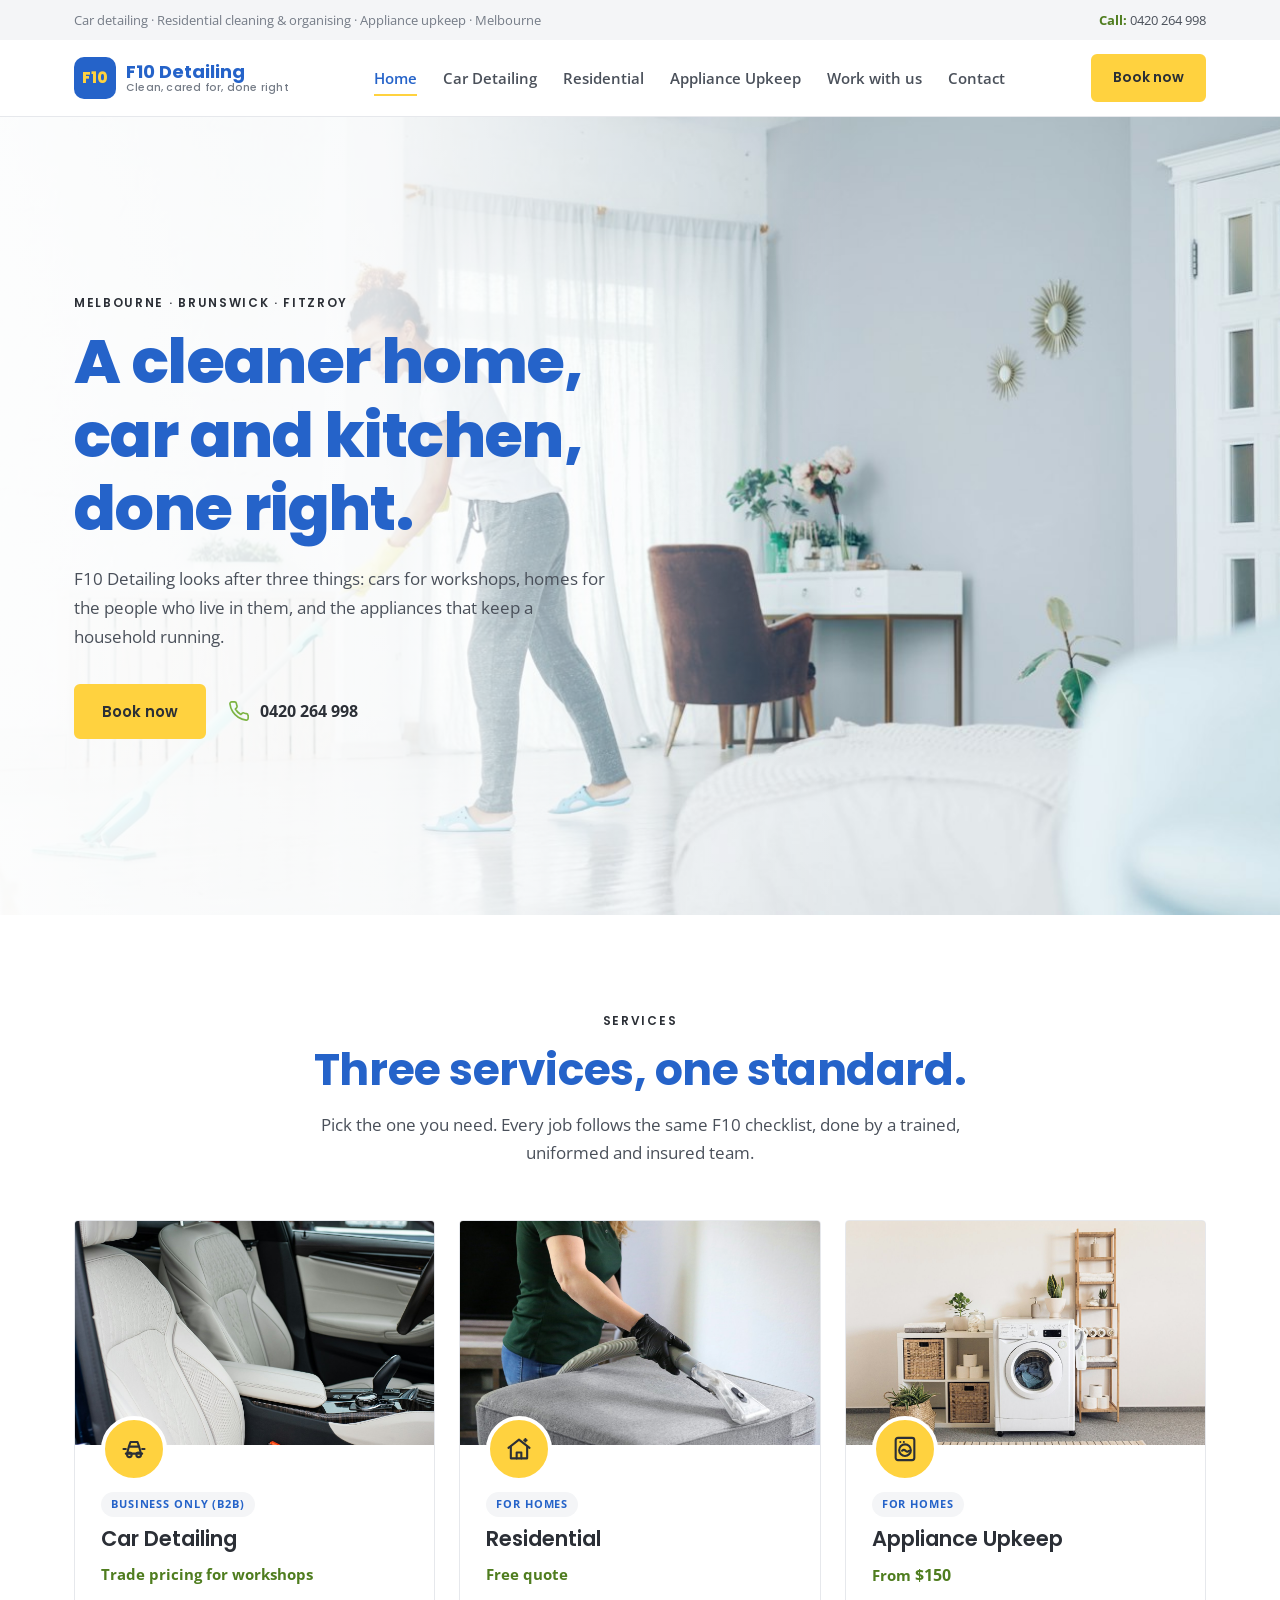
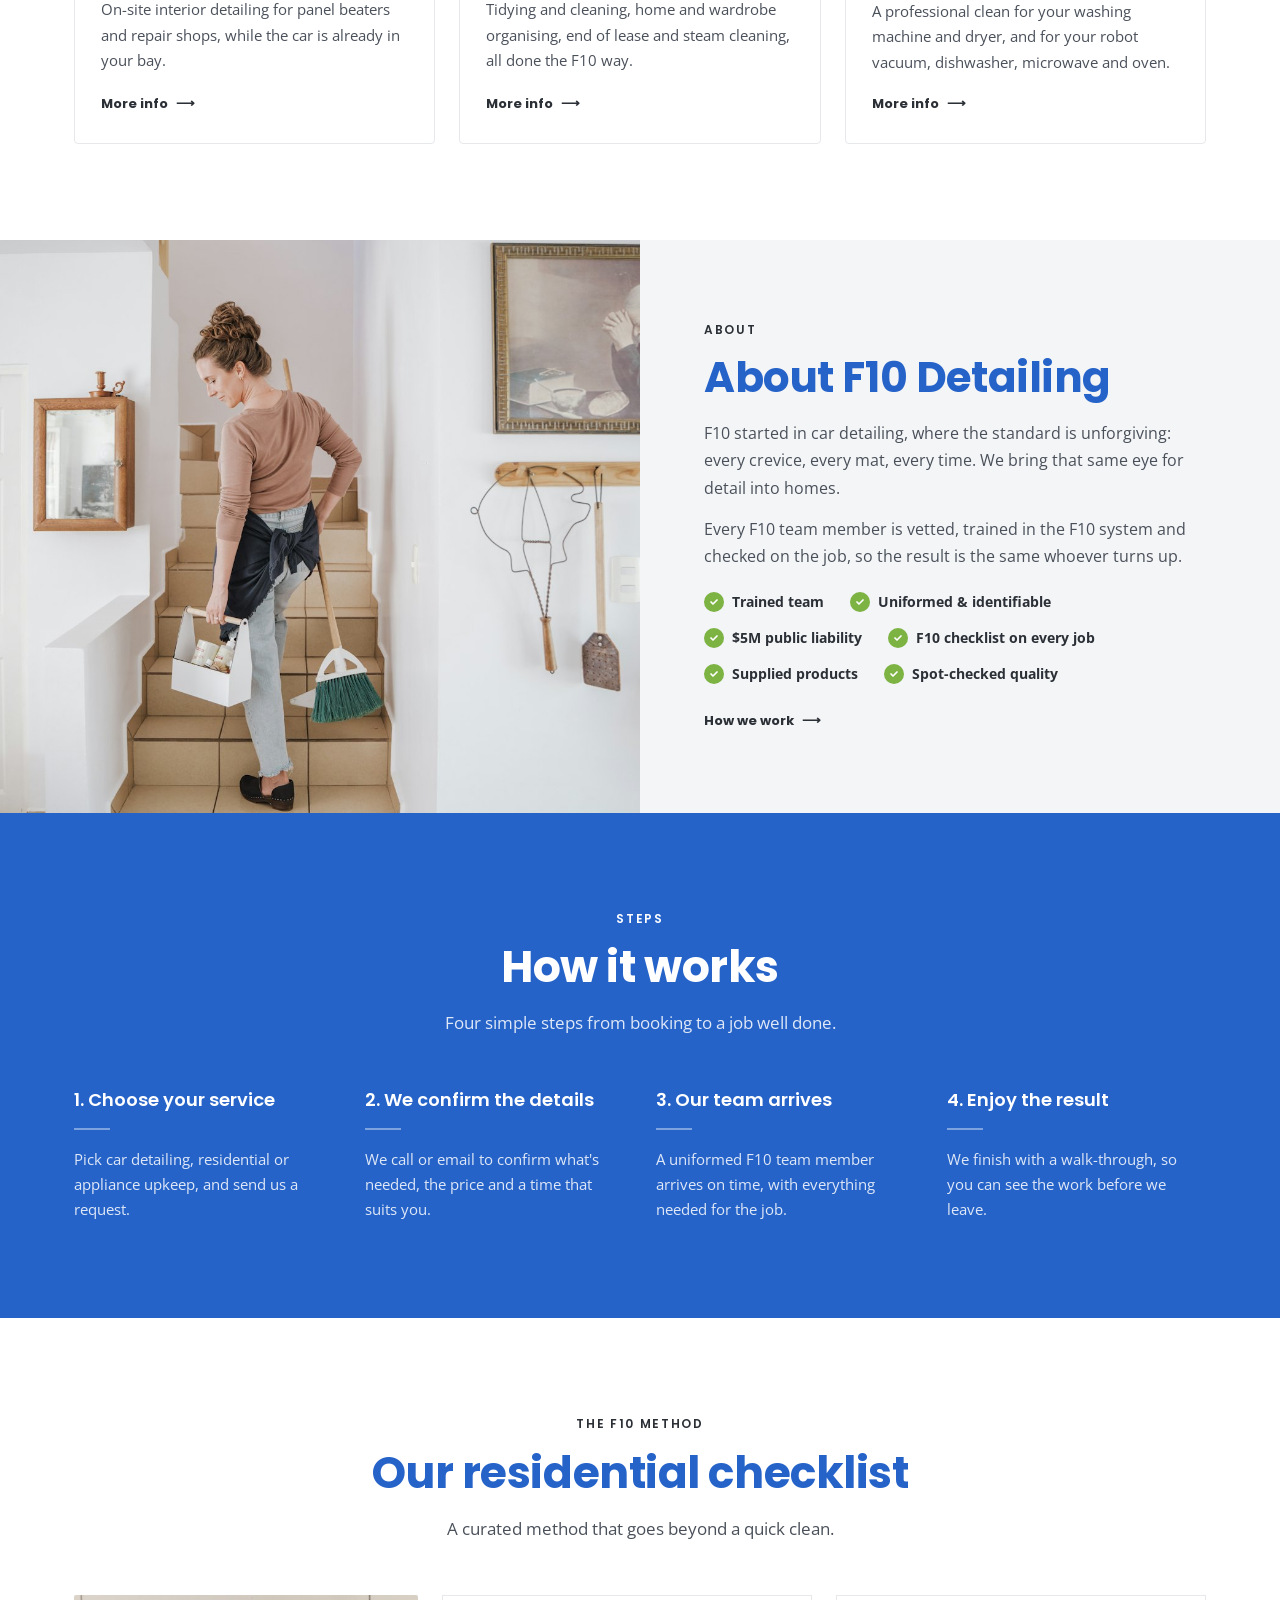
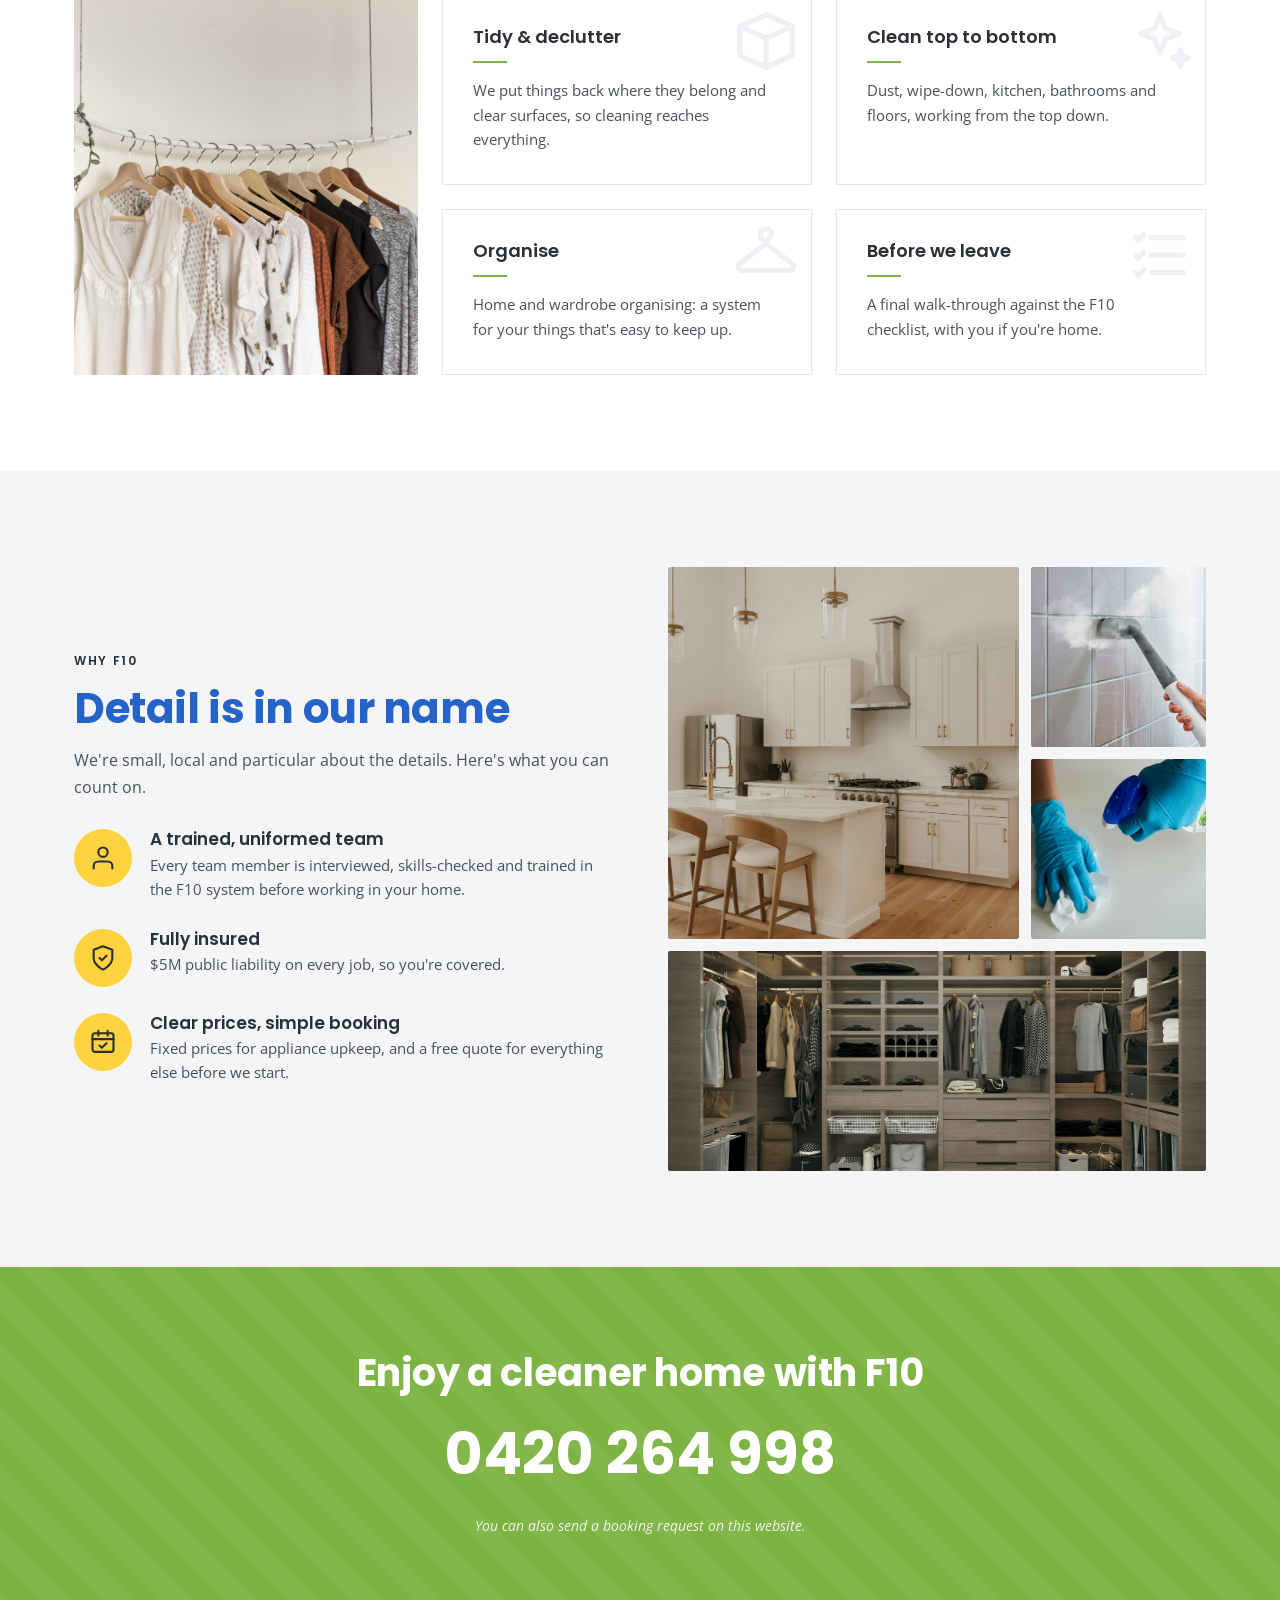
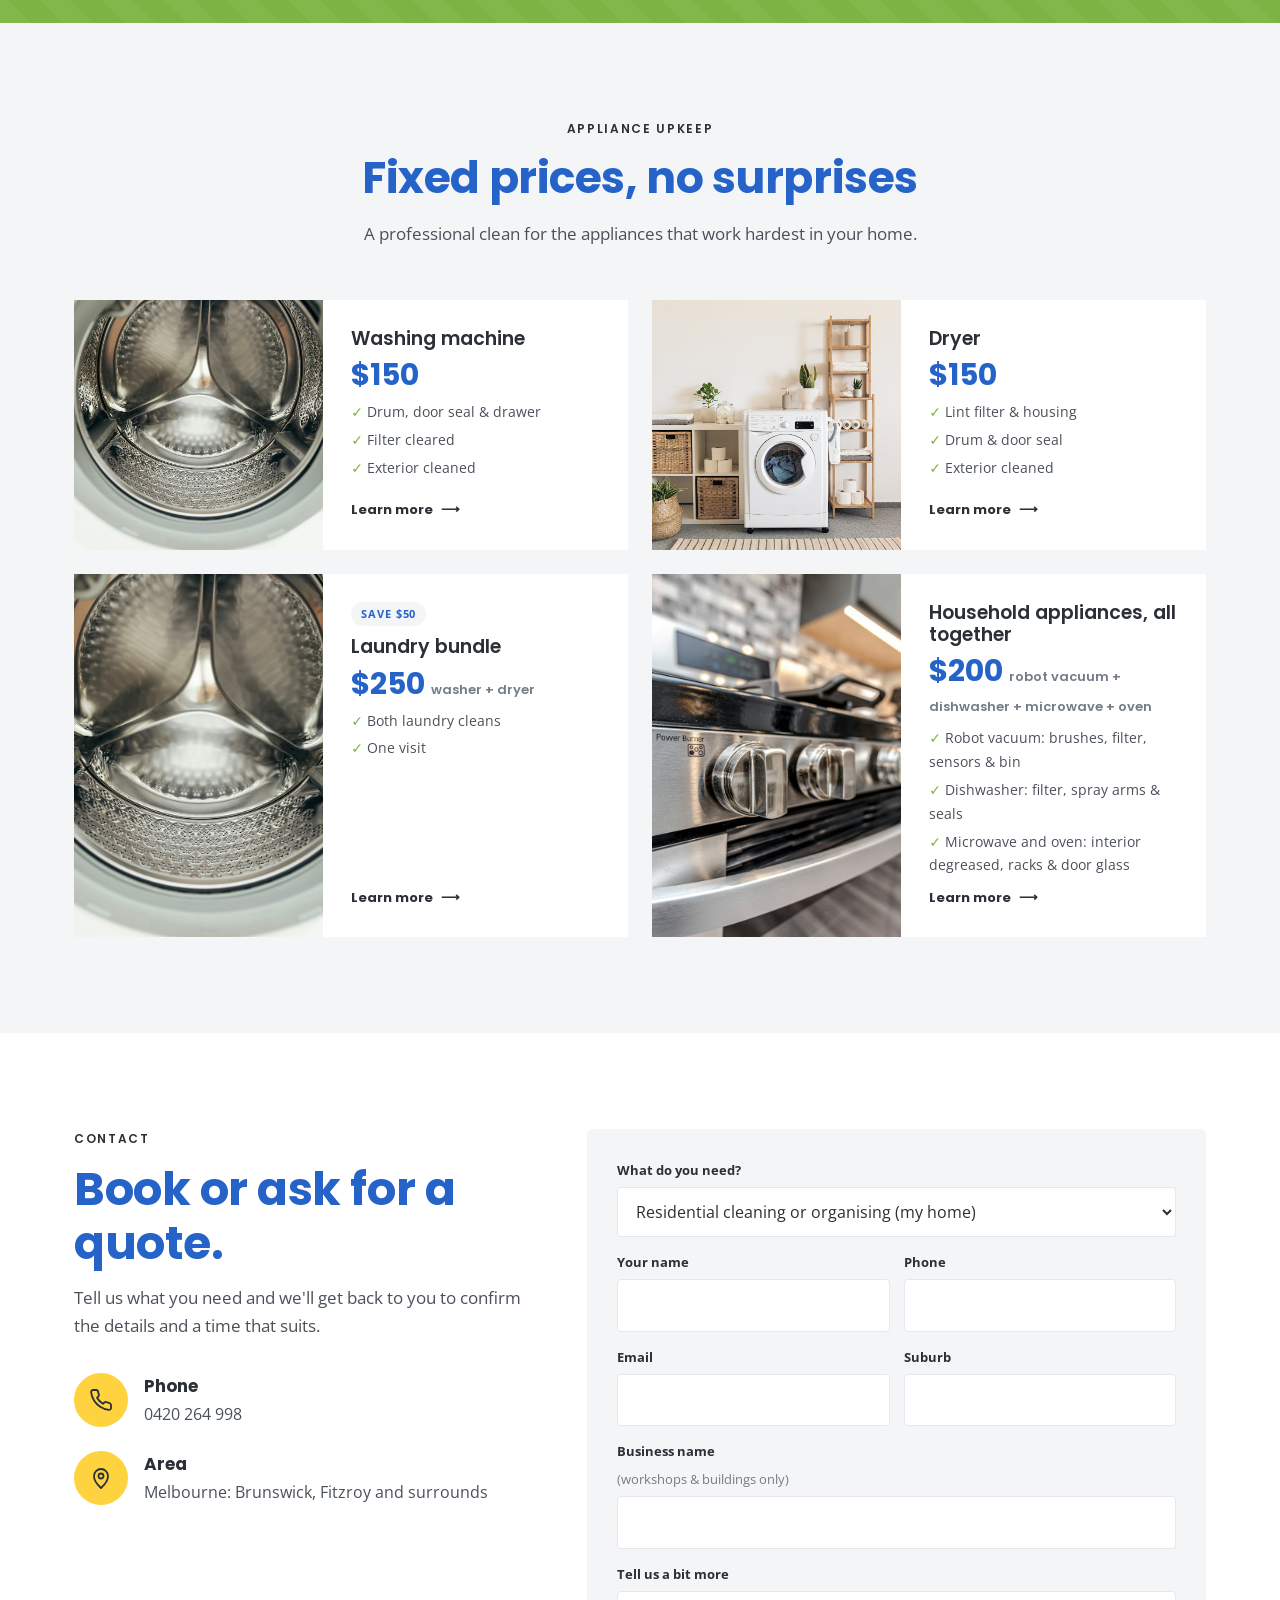
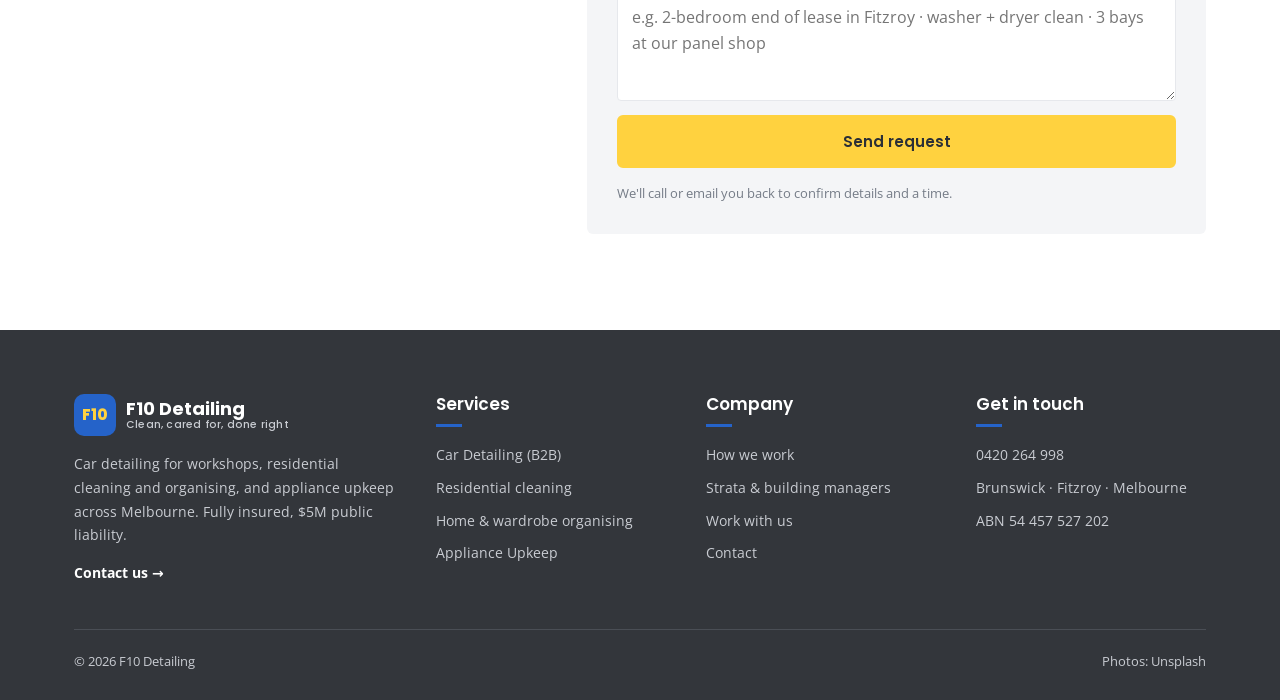
==== commit 2961dfcc: "Residential free-quote form (service, suburb, rooms, job description); $250 laundry bundle Co-Author" ====
--- a/index.html
+++ b/index.html
@@ -210,7 +210,17 @@
           <a class="more" href="appliance-upkeep.html#laundry">Learn more</a>
         </div>
       </article>
-      <article class="offer" style="grid-column:1 / -1">
+      <article class="offer">
+        <div class="ph" style="background-image:url('img/washer-drum.jpg')" role="img" aria-label="Clean washing machine drum"></div>
+        <div class="body">
+          <span class="badge">Save $50</span>
+          <h3>Laundry bundle</h3>
+          <div class="price">$250 <small>washer + dryer</small></div>
+          <ul><li>Both laundry cleans</li><li>One visit</li></ul>
+          <a class="more" href="appliance-upkeep.html#laundry">Learn more</a>
+        </div>
+      </article>
+      <article class="offer">
         <div class="ph" style="background-image:url('img/oven.jpg')" role="img" aria-label="Stainless steel oven"></div>
         <div class="body">
           <h3>Household appliances, all together</h3>
--- a/style.css
+++ b/style.css
@@ -365,3 +365,12 @@
   .model .big{flex-direction:column;align-items:flex-start;}
 }
 @media (prefers-reduced-motion:reduce){*{transition:none!important;scroll-behavior:auto!important;}}
+
+/* ---------- quote dialog ---------- */
+.svc-card .quote-btn{align-self:flex-start;margin-top:auto;padding:10px 18px;font-size:14px;}
+.quote-dialog{border:0;border-radius:8px;padding:0;width:min(640px,calc(100% - 24px));max-height:calc(100dvh - 24px);margin:auto;box-shadow:0 30px 80px rgba(0,0,0,.35);}
+.quote-dialog::backdrop{background:rgba(20,30,45,.55);}
+.quote-dialog .form{background:#fff;border-radius:8px;}
+.dlg-head{display:flex;justify-content:space-between;align-items:center;}
+.dlg-head h2{font-size:26px;}
+.dlg-close{border:0;background:var(--paper);width:40px;height:40px;border-radius:50%;font-size:24px;line-height:1;cursor:pointer;color:var(--ink);}
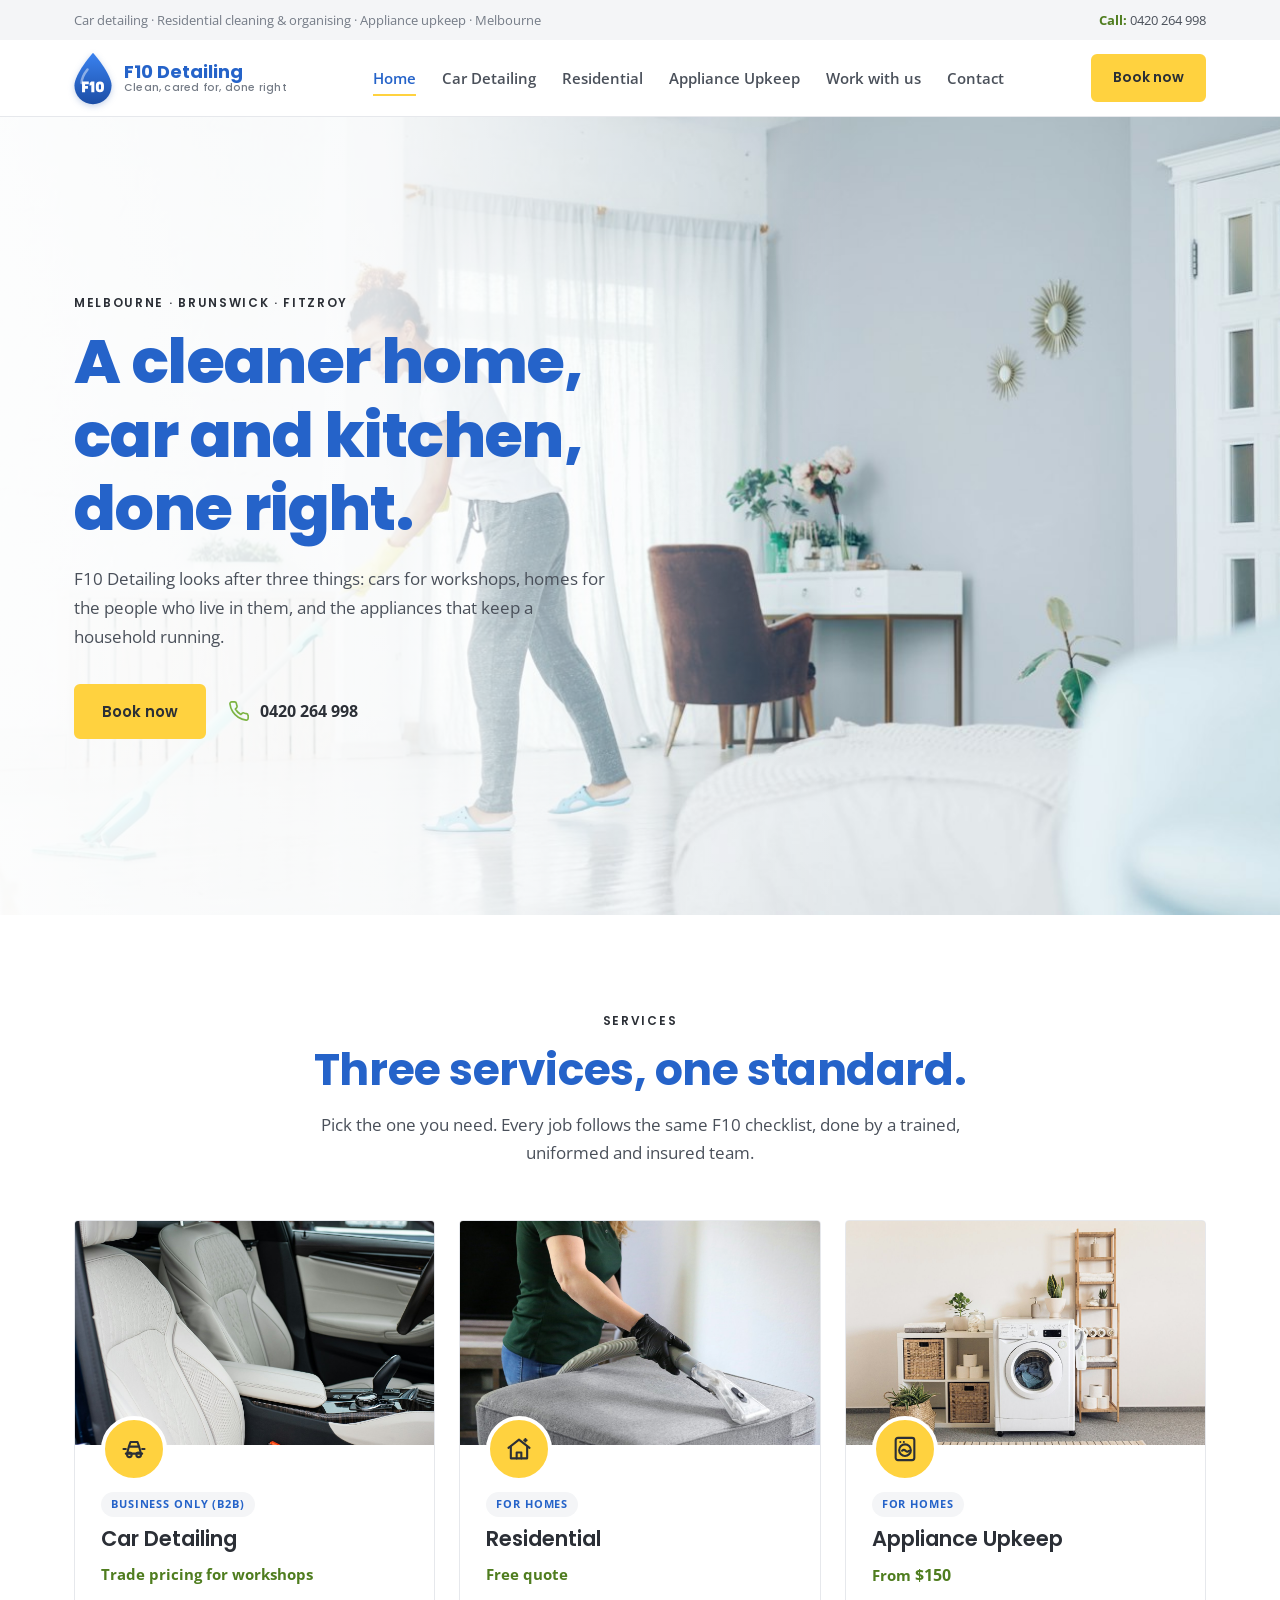
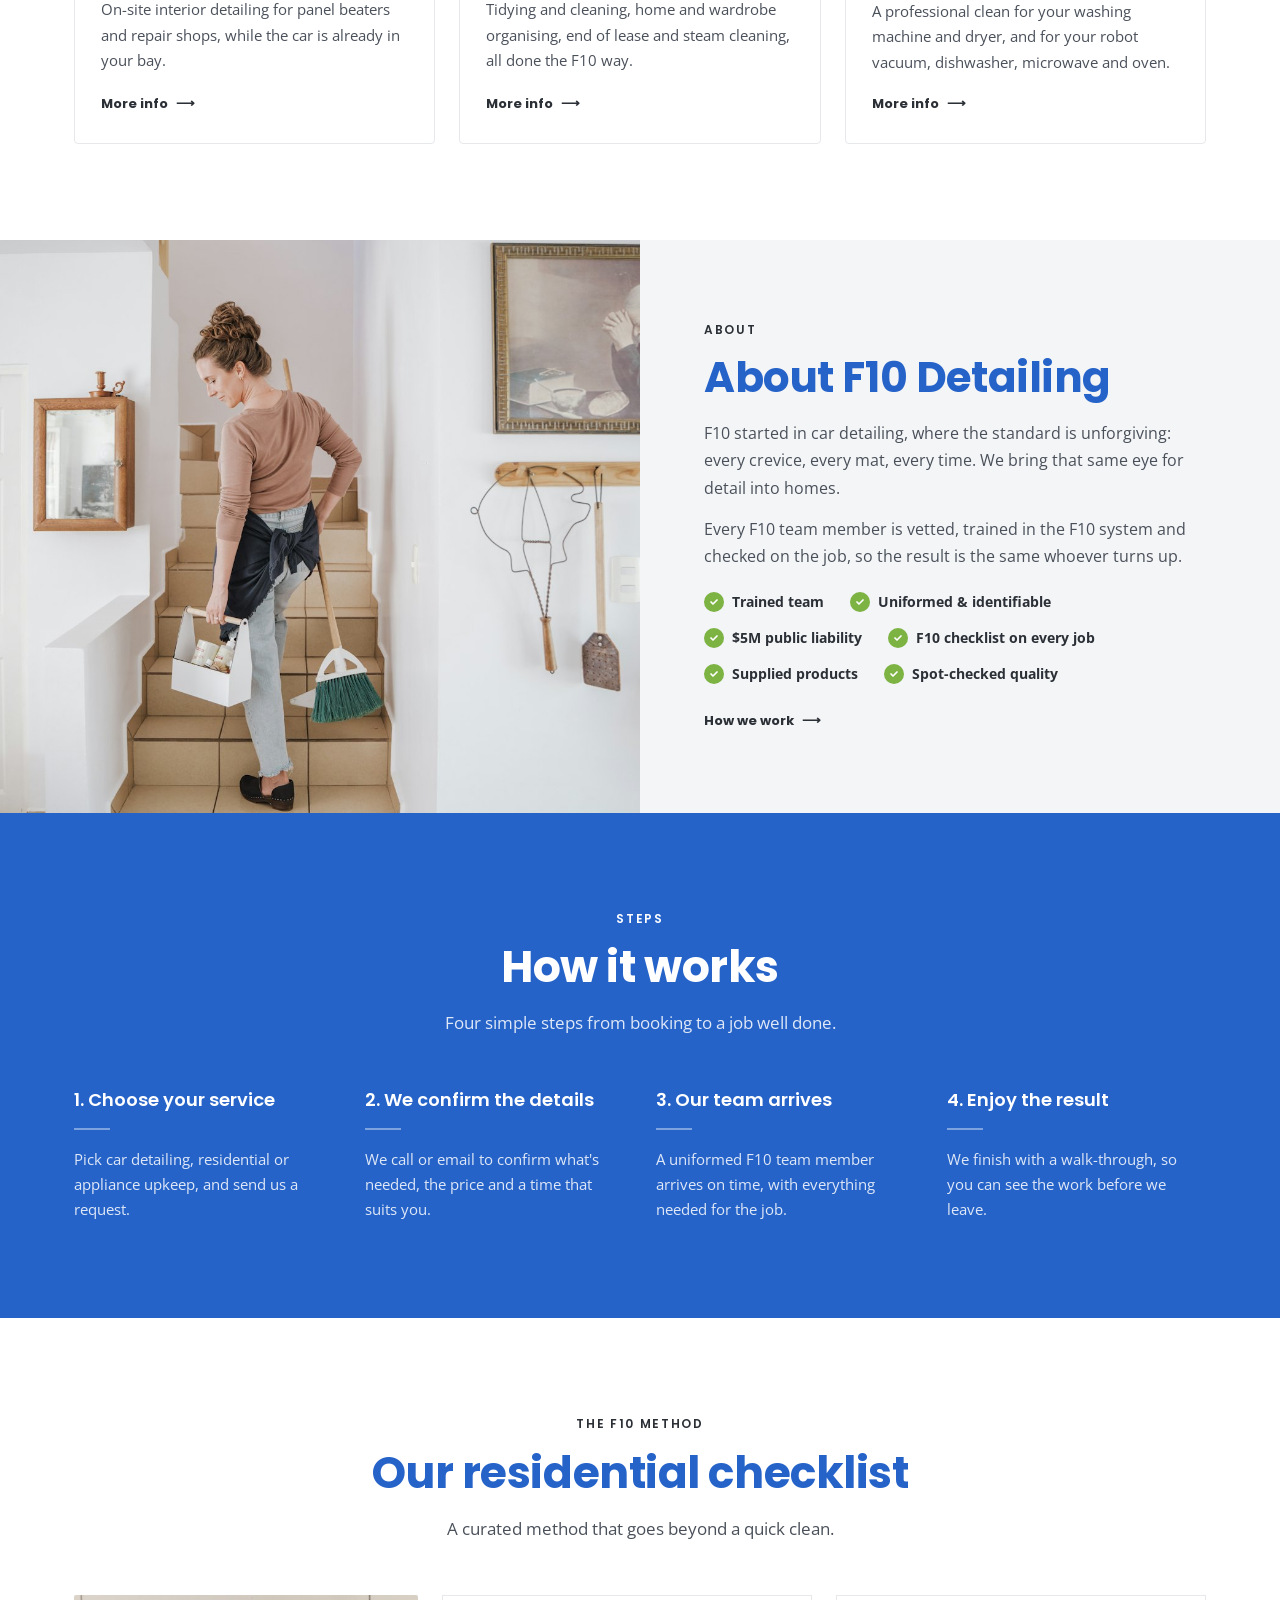
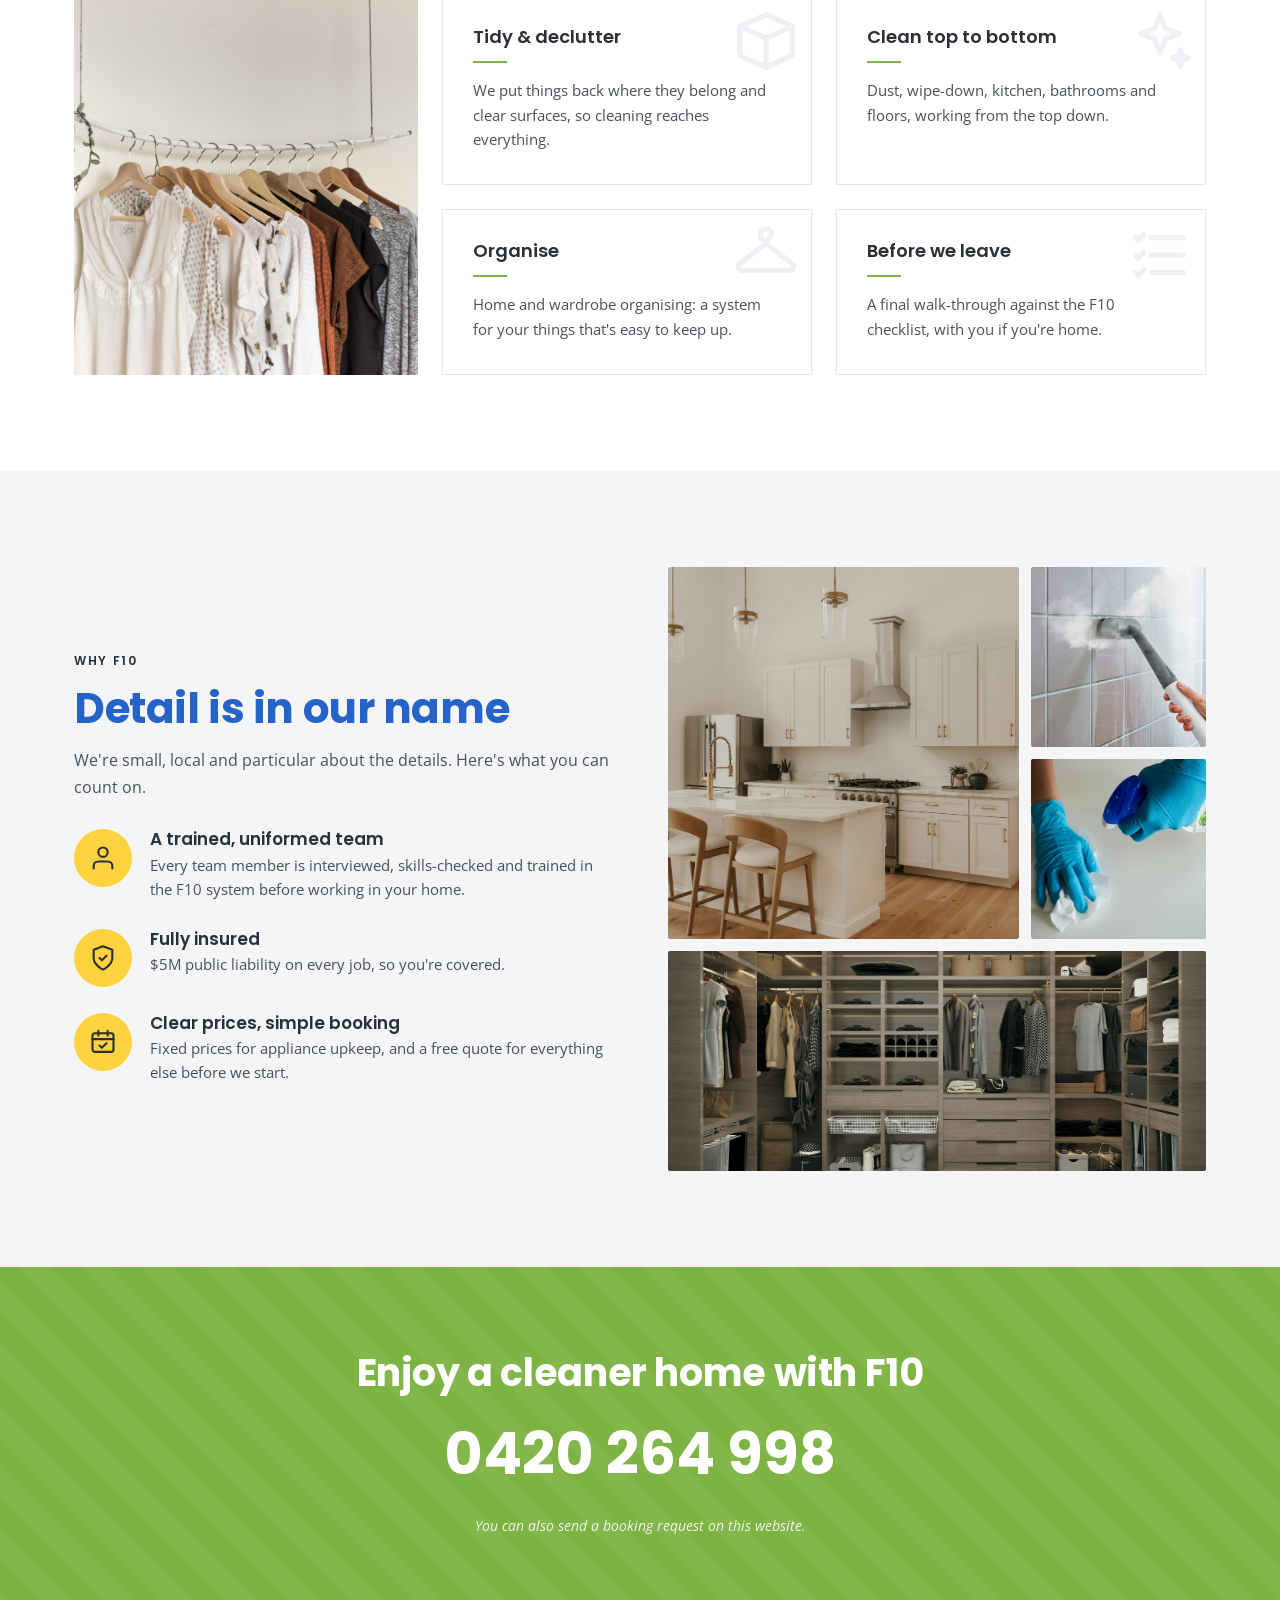
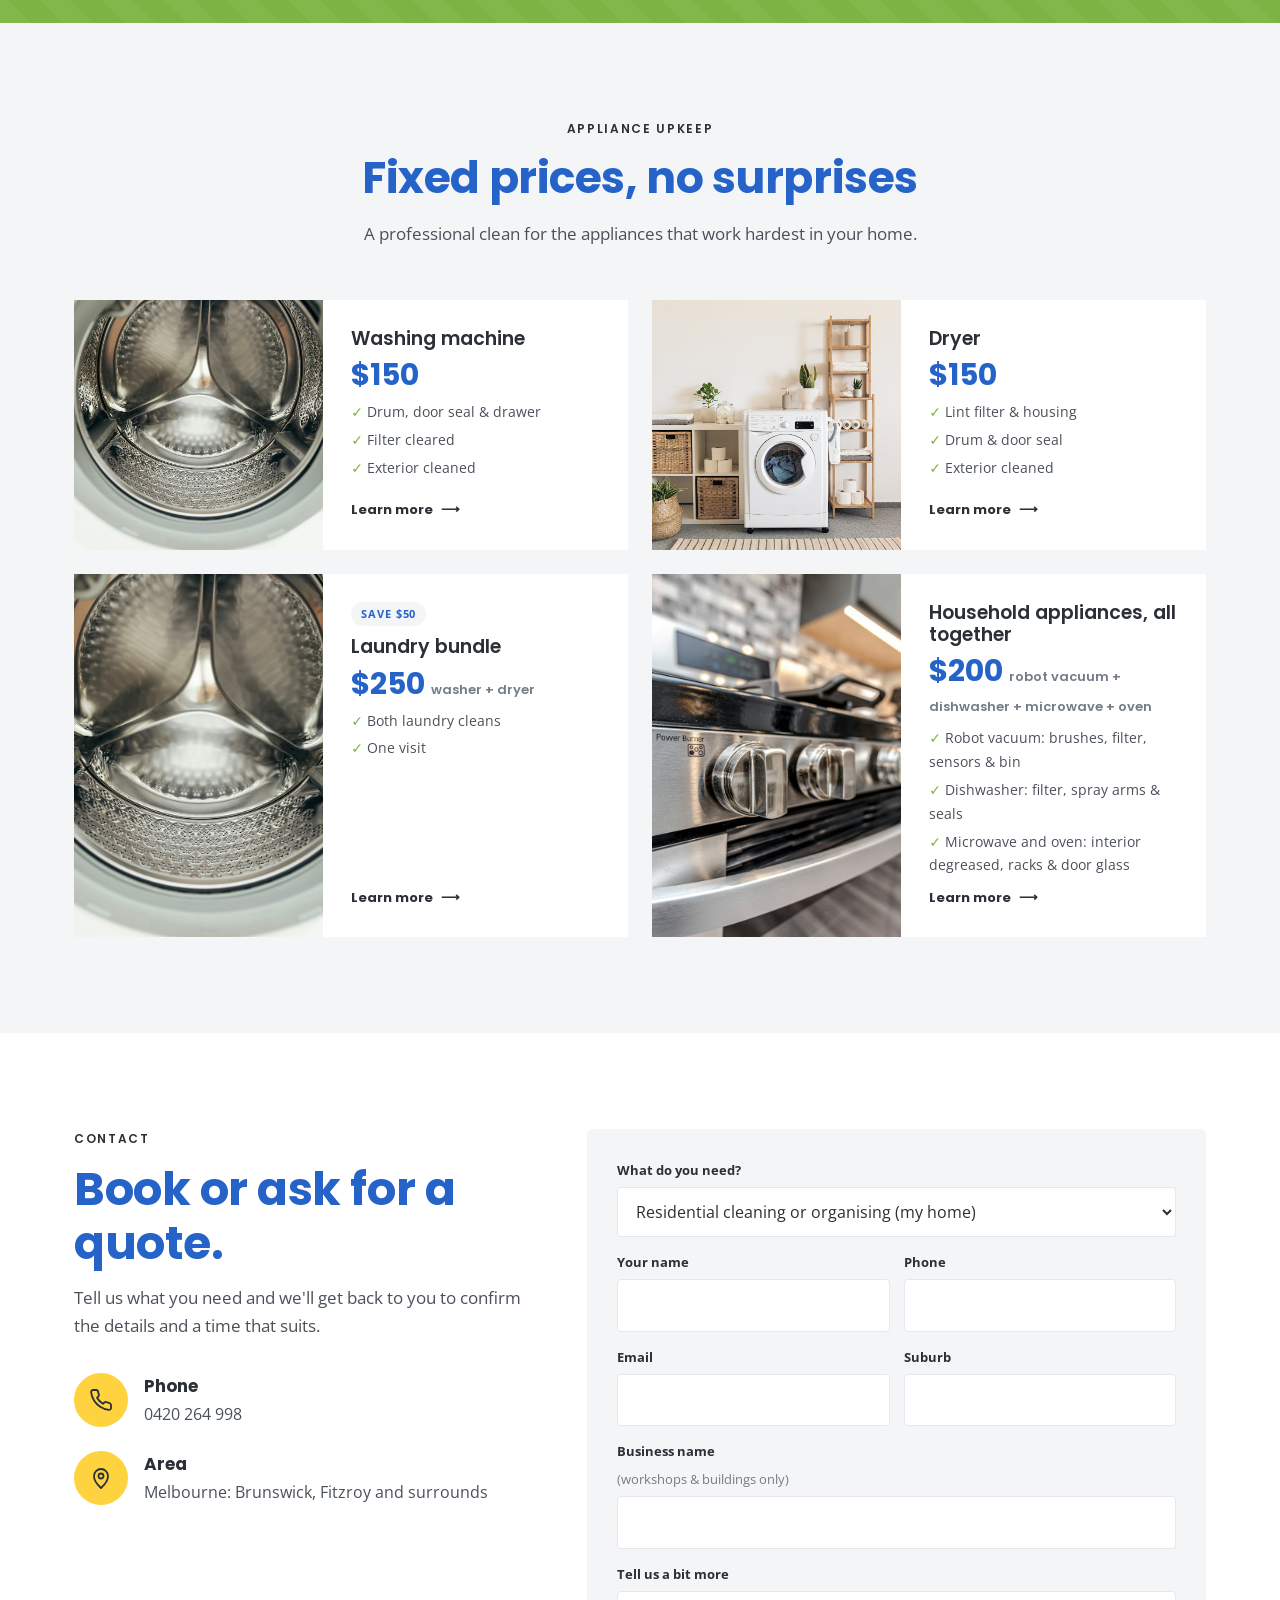
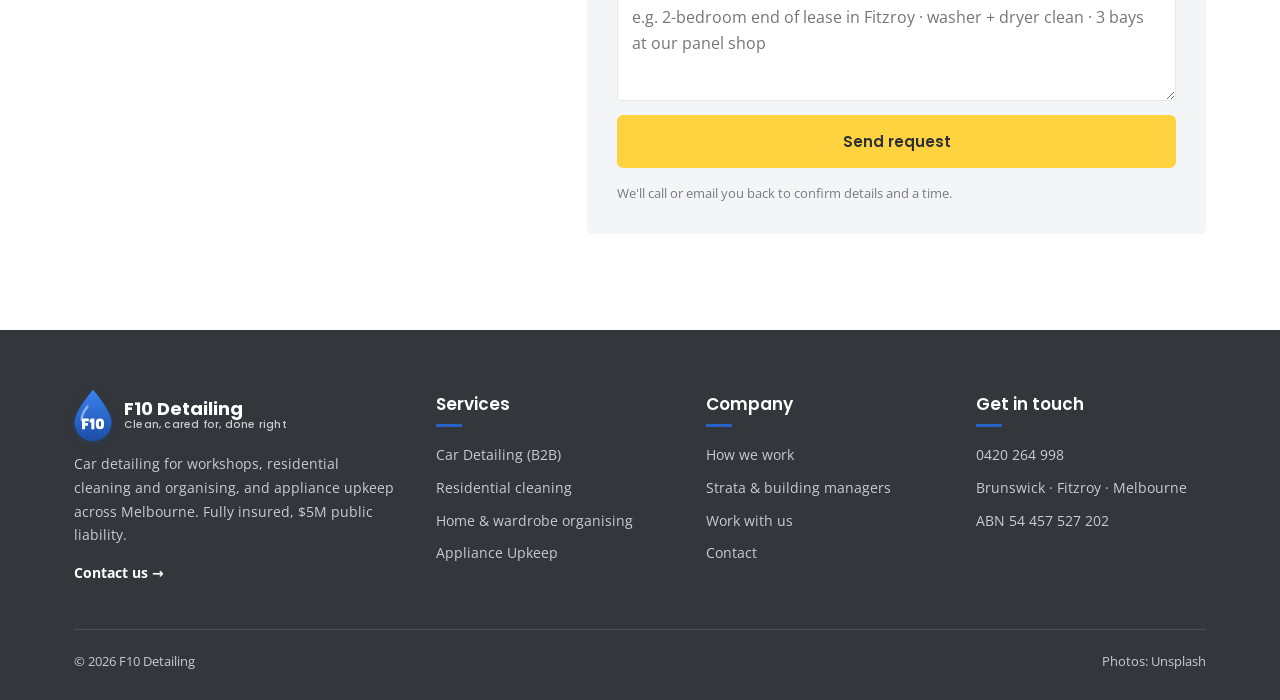
==== commit e476a44d: "New droplet logo mark in header, footer and all favicons Co-Authored-By: Claude Opus 5.5 <noreply@an" ====
--- a/index.html
+++ b/index.html
@@ -12,7 +12,11 @@
 <meta property="og:url" content="https://f10-detailing.com.au/">
 <meta property="og:image" content="https://f10-detailing.com.au/img/hero-mop.jpg">
 <meta name="theme-color" content="#2563c9">
+<link rel="icon" href="favicon.ico" sizes="any">
 <link rel="icon" href="favicon.svg" type="image/svg+xml">
+<link rel="icon" href="favicon-32.png" type="image/png" sizes="32x32">
+<link rel="apple-touch-icon" href="apple-touch-icon.png">
+<link rel="manifest" href="site.webmanifest">
 <link rel="preconnect" href="https://fonts.googleapis.com">
 <link rel="preconnect" href="https://fonts.gstatic.com" crossorigin>
 <link href="https://fonts.googleapis.com/css2?family=Poppins:wght@500;600;700;800&family=Open+Sans:wght@400;600;700&display=swap" rel="stylesheet">
@@ -26,7 +30,7 @@
 </div></div>
 <header class="site"><div class="wrap">
   <nav class="nav" aria-label="Main">
-    <a class="brand" href="index.html" aria-label="F10 Detailing home"><span class="mark">F10</span><span class="brand-txt">F10 Detailing<small>Clean, cared for, done right</small></span></a>
+    <a class="brand" href="index.html" aria-label="F10 Detailing home"><svg xmlns="http://www.w3.org/2000/svg" viewBox="0 0 64 64" class="mark" width="44" height="44" aria-hidden="true" focusable="false"><defs><linearGradient id="f10g0" x1="0" y1="0" x2="0" y2="1"><stop offset="0" stop-color="#3a82f0"/><stop offset="1" stop-color="#1c4ea6"/></linearGradient></defs><path d="M32 2C32 2 10 27 10 41A22 22 0 0 0 54 41C54 27 32 2 32 2Z" fill="url(#f10g0)"/><path d="M18.5 38C18.5 32.5 21.5 27 25.5 22" fill="none" stroke="#fff" stroke-opacity=".45" stroke-width="3" stroke-linecap="round"/><g fill="#fff"><path d="M19 36H27V39.4H22.6V41.4H26V44.6H22.6V49H19Z"/><path d="M30 36H33.6V49H30V40.2L28 41.2V37.8Z"/><path fill-rule="evenodd" d="M40.2 36A4.8 4.8 0 0 1 45 40.8V44.2A4.8 4.8 0 0 1 35.4 44.2V40.8A4.8 4.8 0 0 1 40.2 36ZM40.2 39.4A1.3 1.3 0 0 0 38.9 40.7V44.3A1.3 1.3 0 0 0 41.5 44.3V40.7A1.3 1.3 0 0 0 40.2 39.4Z"/></g></svg><span class="brand-txt">F10 Detailing<small>Clean, cared for, done right</small></span></a>
     <ul>
       <li><a href="index.html" aria-current="page">Home</a></li>
       <li><a href="car-detailing.html">Car Detailing</a></li>
@@ -272,7 +276,7 @@
 <footer class="site"><div class="wrap">
   <div class="foot">
     <div>
-      <a class="brand" href="index.html"><span class="mark">F10</span><span class="brand-txt">F10 Detailing<small>Clean, cared for, done right</small></span></a>
+      <a class="brand" href="index.html"><svg xmlns="http://www.w3.org/2000/svg" viewBox="0 0 64 64" class="mark" width="44" height="44" aria-hidden="true" focusable="false"><defs><linearGradient id="f10g1" x1="0" y1="0" x2="0" y2="1"><stop offset="0" stop-color="#3a82f0"/><stop offset="1" stop-color="#1c4ea6"/></linearGradient></defs><path d="M32 2C32 2 10 27 10 41A22 22 0 0 0 54 41C54 27 32 2 32 2Z" fill="url(#f10g1)"/><path d="M18.5 38C18.5 32.5 21.5 27 25.5 22" fill="none" stroke="#fff" stroke-opacity=".45" stroke-width="3" stroke-linecap="round"/><g fill="#fff"><path d="M19 36H27V39.4H22.6V41.4H26V44.6H22.6V49H19Z"/><path d="M30 36H33.6V49H30V40.2L28 41.2V37.8Z"/><path fill-rule="evenodd" d="M40.2 36A4.8 4.8 0 0 1 45 40.8V44.2A4.8 4.8 0 0 1 35.4 44.2V40.8A4.8 4.8 0 0 1 40.2 36ZM40.2 39.4A1.3 1.3 0 0 0 38.9 40.7V44.3A1.3 1.3 0 0 0 41.5 44.3V40.7A1.3 1.3 0 0 0 40.2 39.4Z"/></g></svg><span class="brand-txt">F10 Detailing<small>Clean, cared for, done right</small></span></a>
       <p>Car detailing for workshops, residential cleaning and organising, and appliance upkeep across Melbourne. Fully insured, $5M public liability.</p>
       <a class="foot-cta" href="contact.html">Contact us →</a>
     </div>
--- a/style.css
+++ b/style.css
@@ -60,7 +60,7 @@
 header.site{position:sticky;top:0;z-index:50;background:rgba(255,255,255,.96);backdrop-filter:blur(8px);border-bottom:1px solid var(--line);}
 .nav{display:flex;align-items:center;justify-content:space-between;gap:20px;min-height:76px;}
 .brand{display:flex;align-items:center;gap:10px;text-decoration:none;}
-.brand .mark{width:42px;height:42px;border-radius:10px;background:var(--blue);color:var(--yellow);display:grid;place-items:center;font-family:'Poppins',sans-serif;font-weight:800;font-size:15px;}
+.brand .mark{width:54px;height:54px;margin:-6px -6px -6px -8px;flex:none;display:block;filter:drop-shadow(0 2px 3px rgba(28,78,166,.25));}
 .brand-txt{font-family:'Poppins',sans-serif;font-weight:700;font-size:18px;color:var(--blue);line-height:1.1;}
 .brand-txt small{display:block;font-size:10.5px;font-weight:500;color:var(--muted);letter-spacing:.02em;}
 .nav ul{display:flex;gap:26px;list-style:none;align-items:center;}
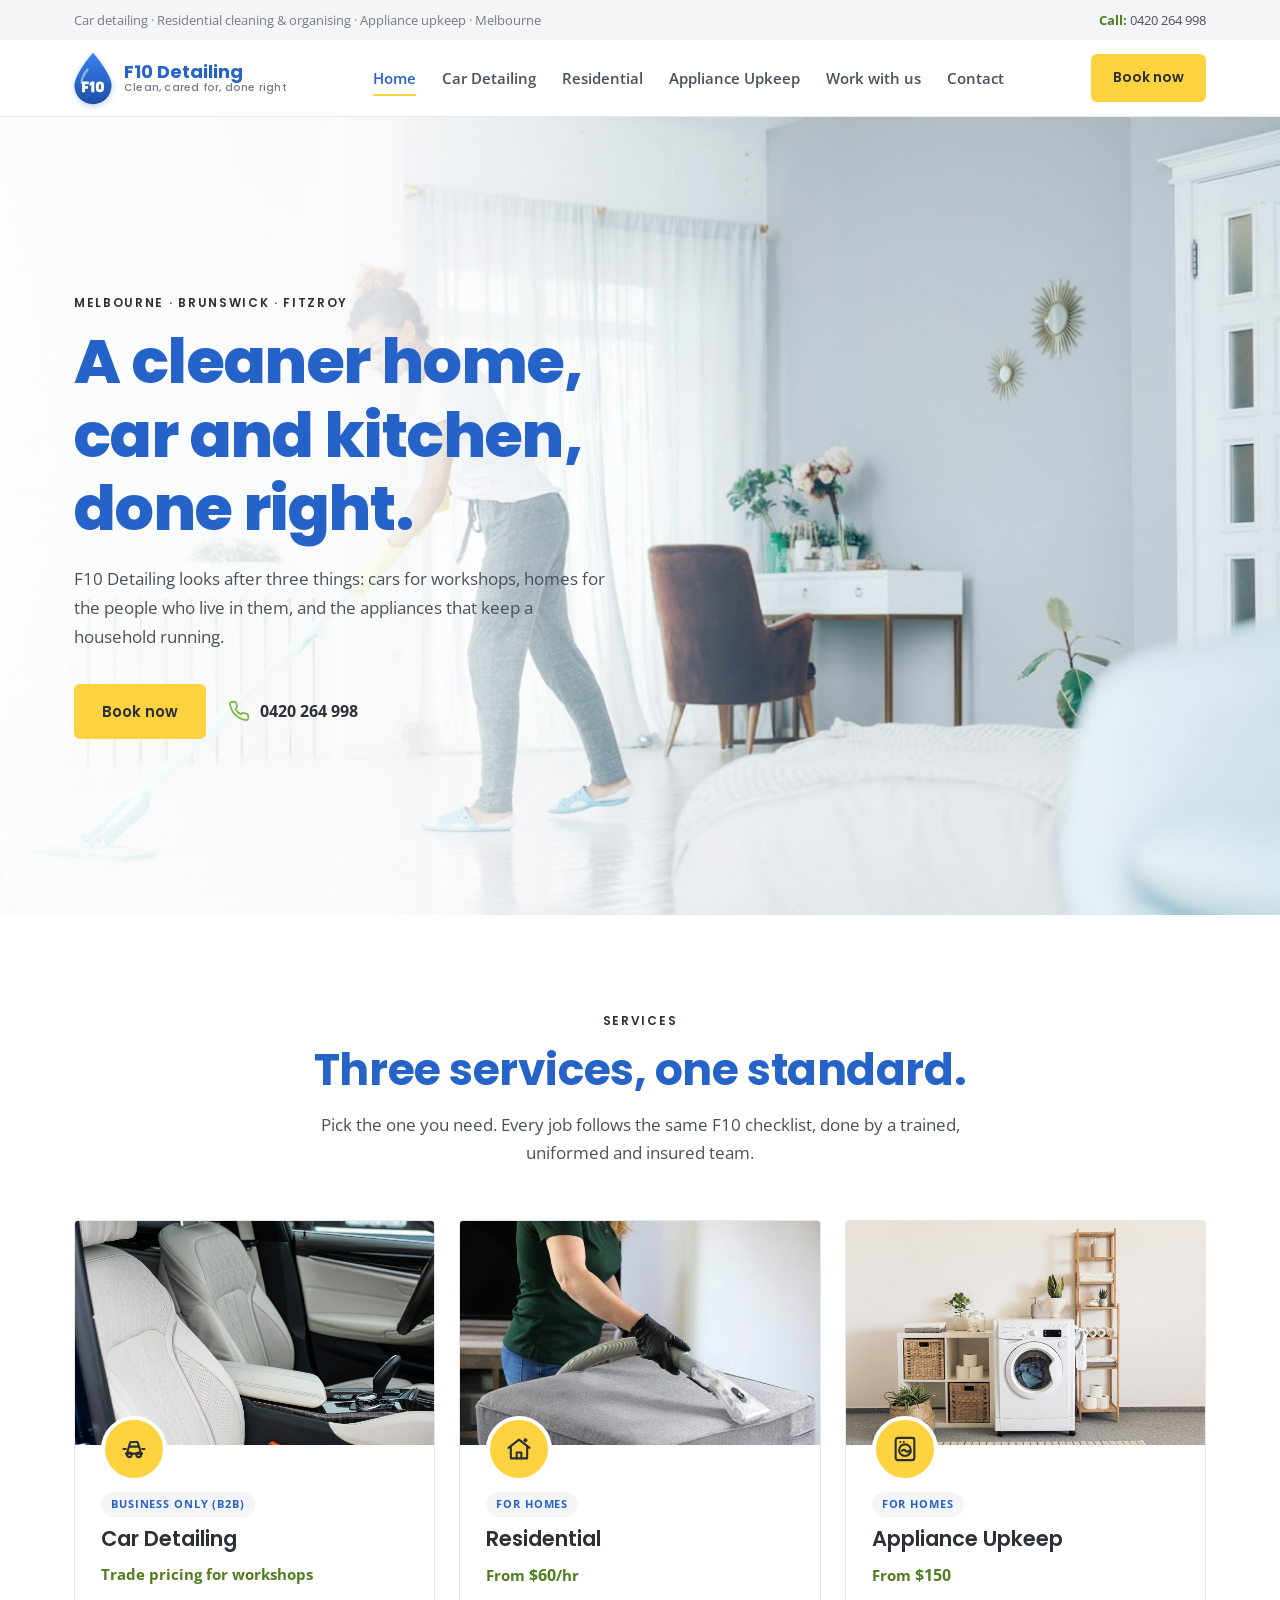
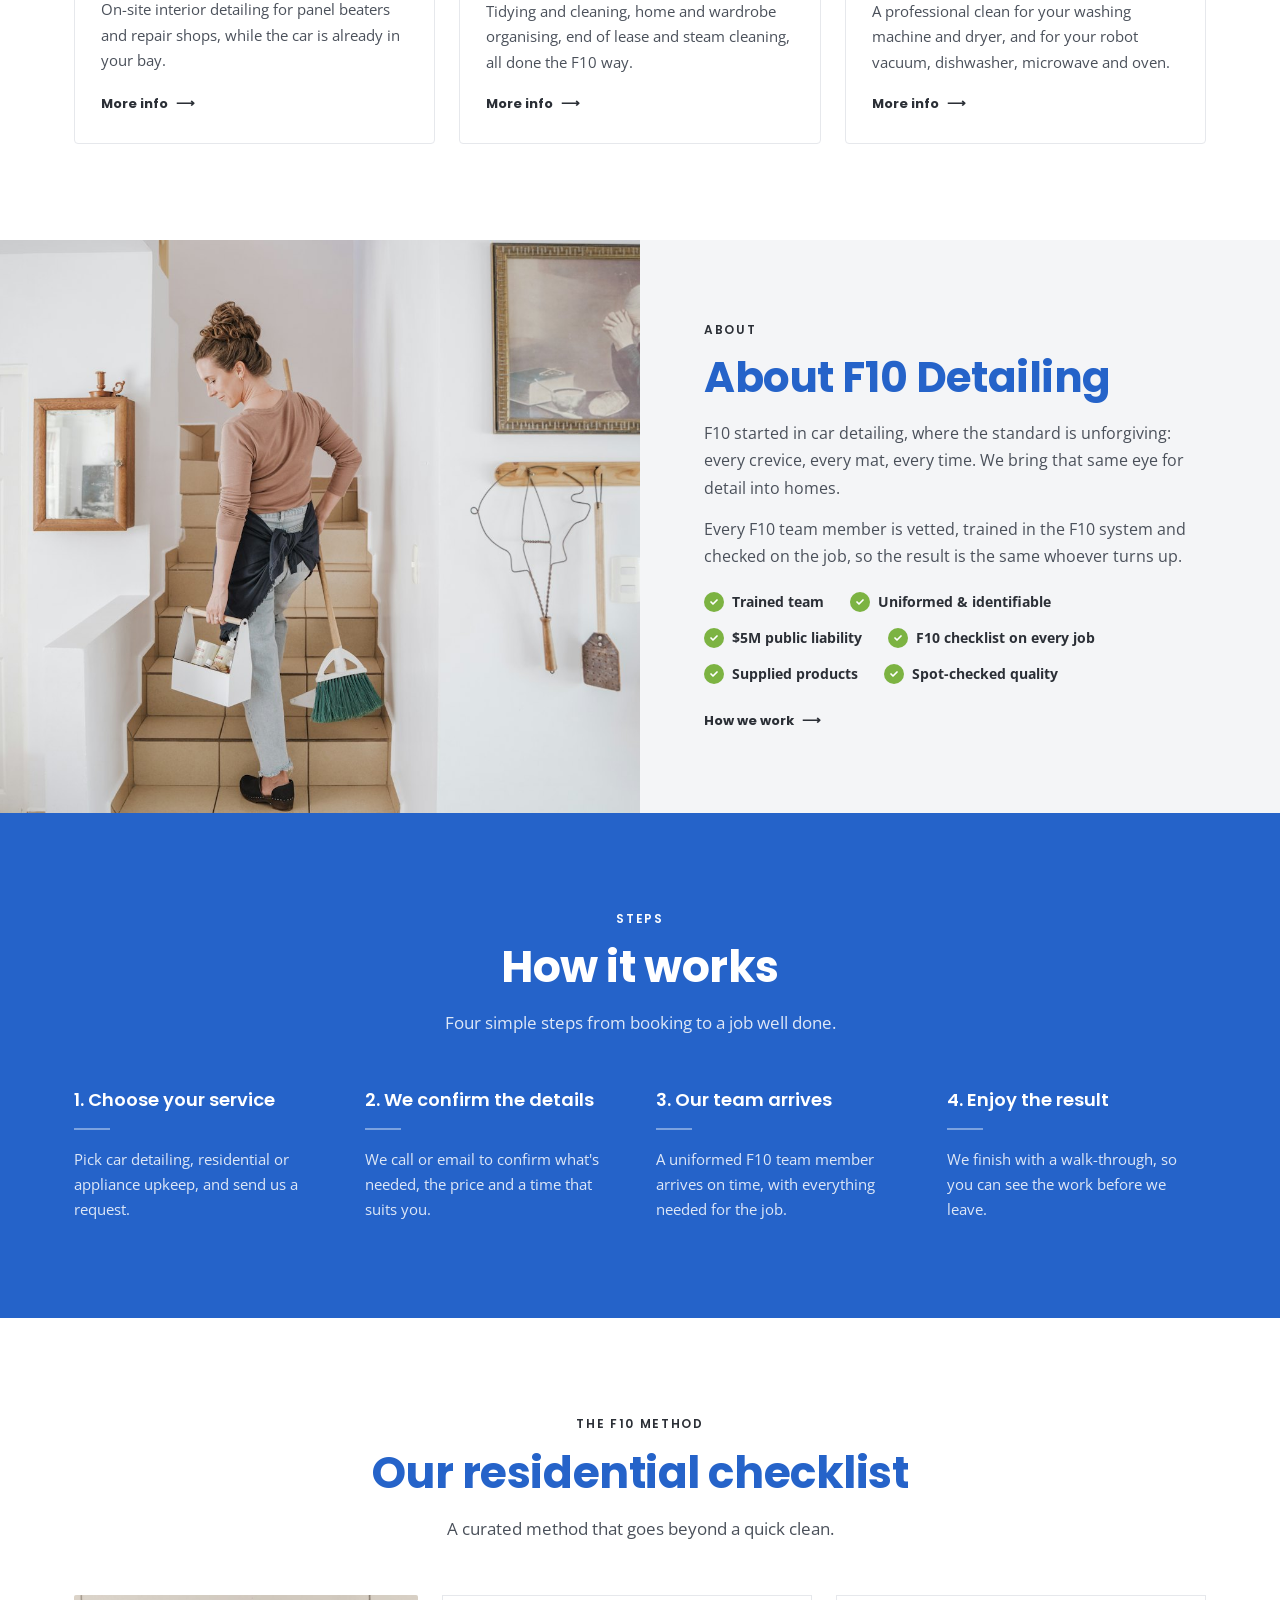
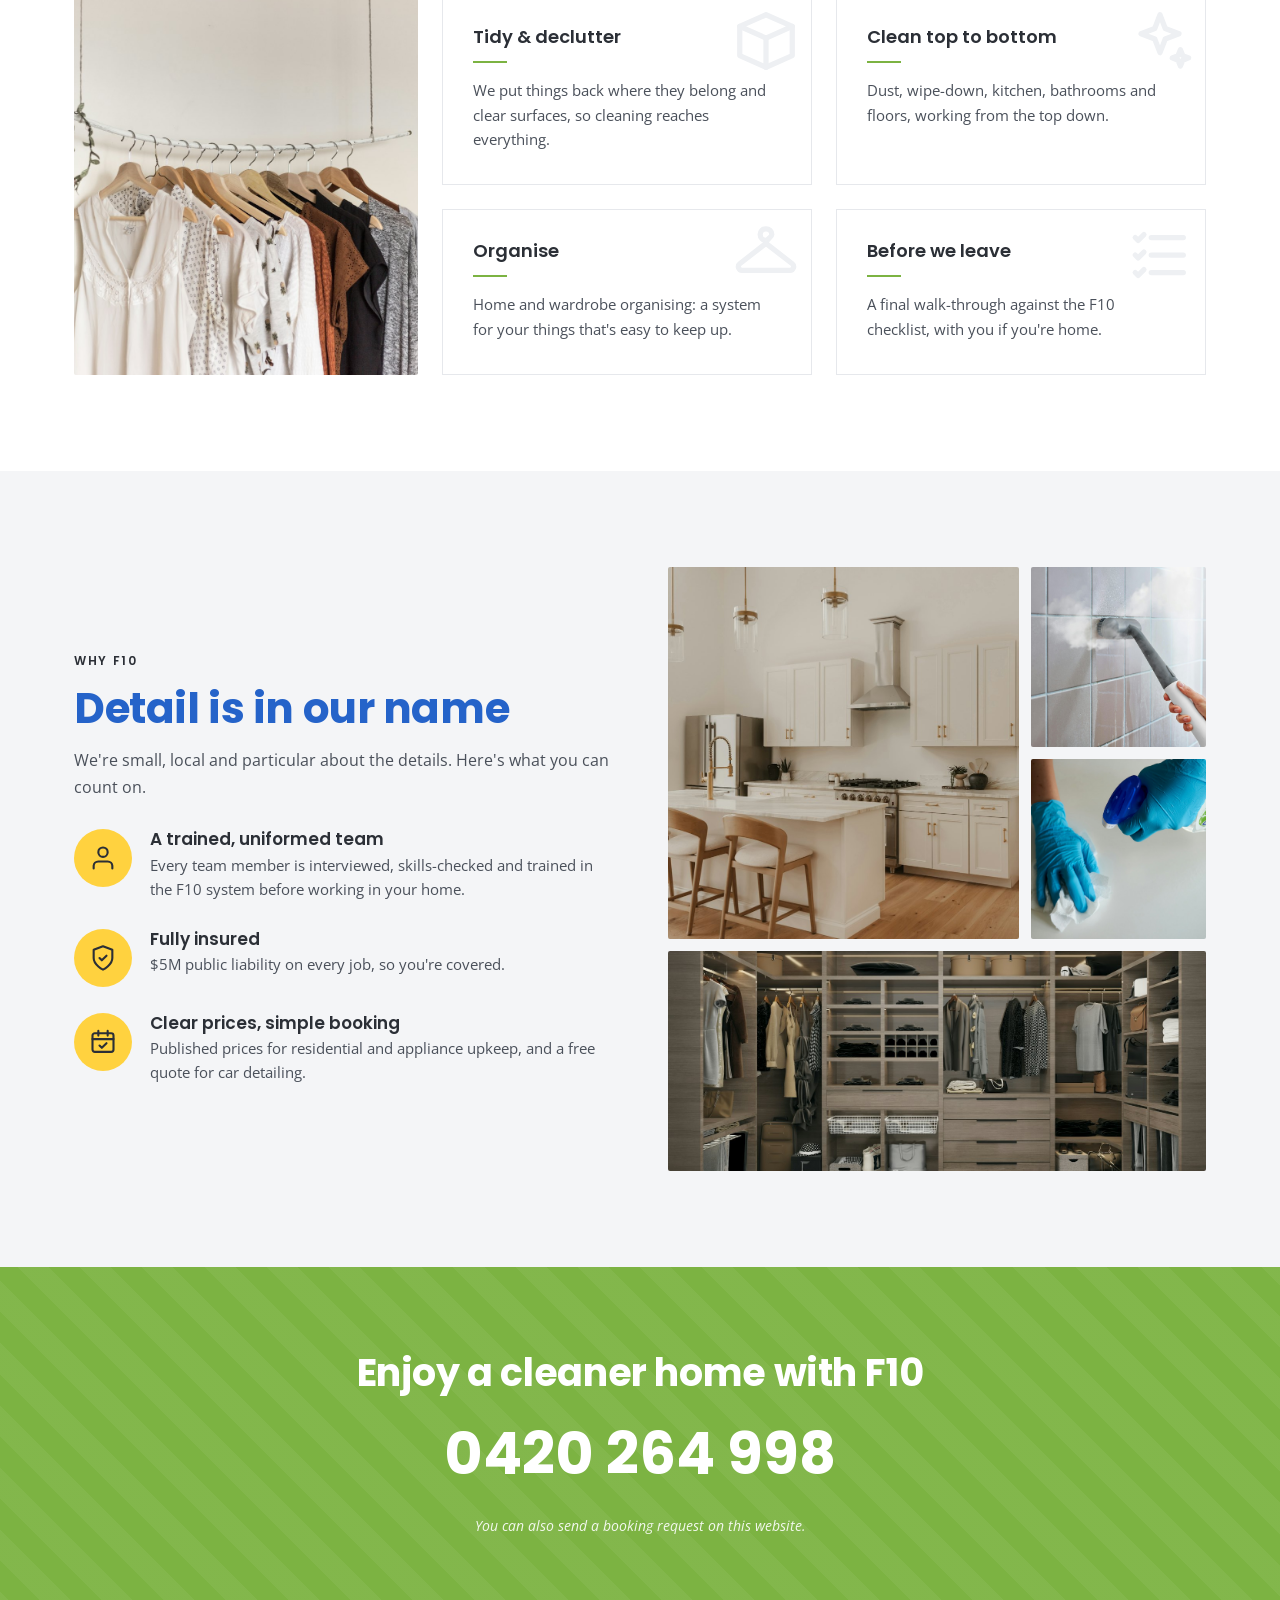
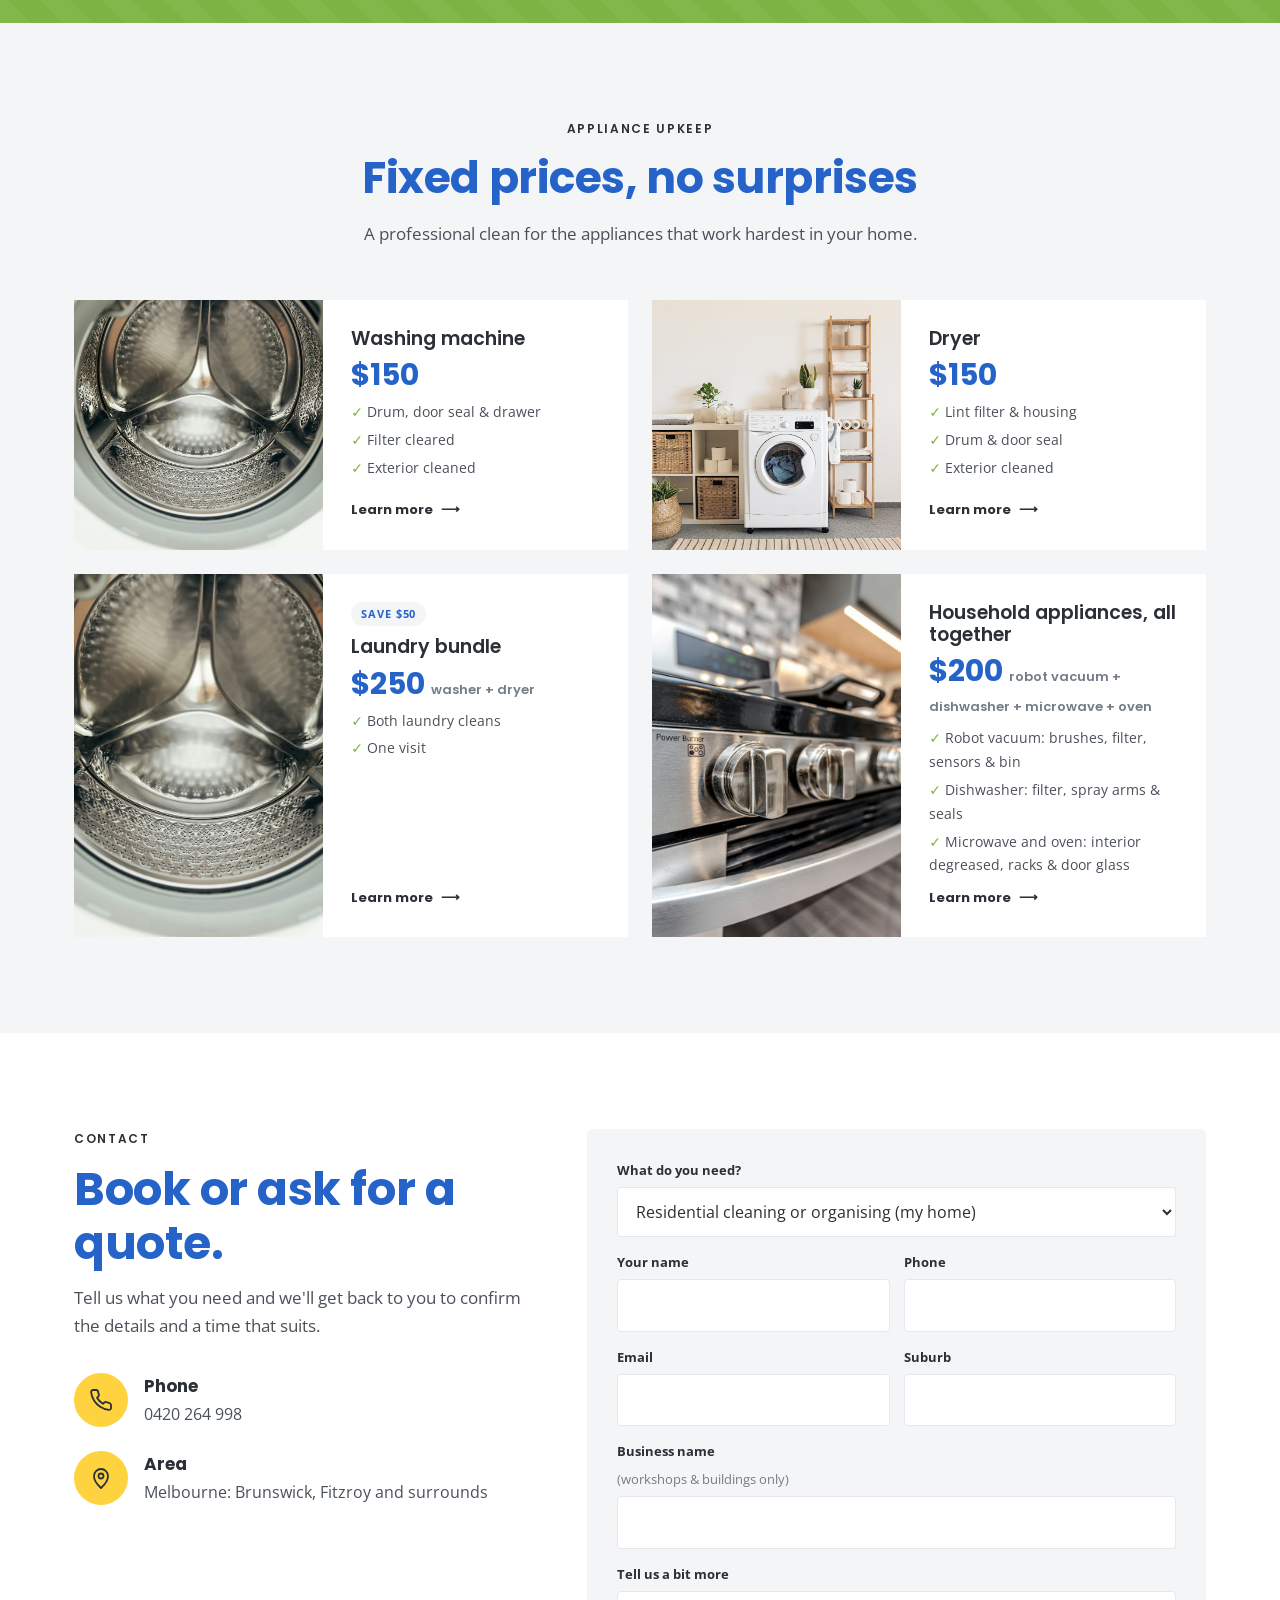
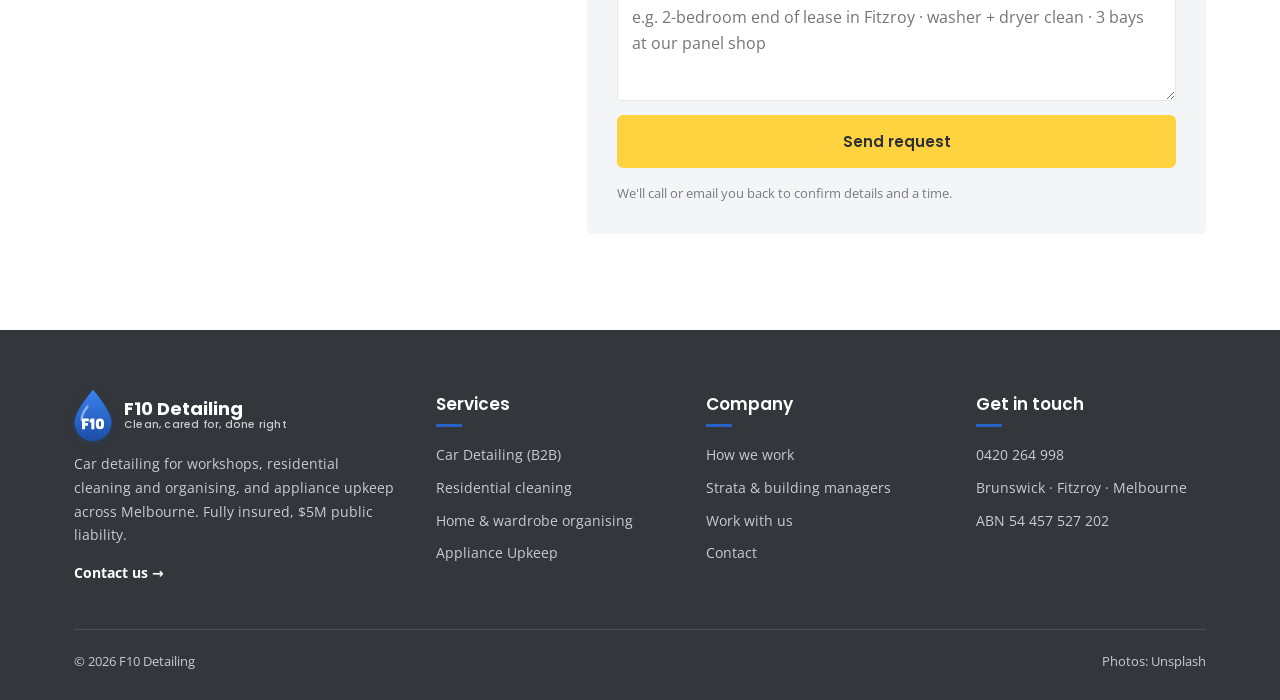
==== commit 60dd1b9f: "Residential price list: hourly rates, end of lease grid, extras, 48h cancellation FAQ Co-Authored-By" ====
--- a/index.html
+++ b/index.html
@@ -85,7 +85,7 @@
           <span class="ic-y"><svg viewBox="0 0 24 24" fill="none" stroke="currentColor" stroke-width="1.8" stroke-linecap="round" stroke-linejoin="round" aria-hidden="true"><path d="M3 11 12 4l9 7"/><path d="M5 10v10h14V10"/><path d="M10 20v-5h4v5"/><path d="M17.5 3.5v2M16.5 4.5h2"/></svg></span>
           <span class="badge">For homes</span>
           <h3>Residential</h3>
-          <p class="from">Free quote</p>
+          <p class="from">From <b>$60</b>/hr</p>
           <p>Tidying and cleaning, home and wardrobe organising, end of lease and steam cleaning, all done the F10 way.</p>
           <a class="more" href="residential.html">More info</a>
         </div>
@@ -168,7 +168,7 @@
       <ul class="feat-list">
         <li><span class="ic-y"><svg viewBox="0 0 24 24" fill="none" stroke="currentColor" stroke-width="1.8" stroke-linecap="round" stroke-linejoin="round" aria-hidden="true"><path d="M20 21v-2a4 4 0 0 0-4-4H8a4 4 0 0 0-4 4v2"/><circle cx="12" cy="7" r="4"/></svg></span><div><h3>A trained, uniformed team</h3><p>Every team member is interviewed, skills-checked and trained in the F10 system before working in your home.</p></div></li>
         <li><span class="ic-y"><svg viewBox="0 0 24 24" fill="none" stroke="currentColor" stroke-width="1.8" stroke-linecap="round" stroke-linejoin="round" aria-hidden="true"><path d="M12 22s8-4 8-10V5l-8-3-8 3v7c0 6 8 10 8 10z"/><path d="m9 12 2 2 4-4"/></svg></span><div><h3>Fully insured</h3><p>$5M public liability on every job, so you're covered.</p></div></li>
-        <li><span class="ic-y"><svg viewBox="0 0 24 24" fill="none" stroke="currentColor" stroke-width="1.8" stroke-linecap="round" stroke-linejoin="round" aria-hidden="true"><rect x="3" y="4.5" width="18" height="16" rx="2"/><path d="M3 9.5h18M8 2.5v4M16 2.5v4"/><path d="m9 15 2 2 4-4"/></svg></span><div><h3>Clear prices, simple booking</h3><p>Fixed prices for appliance upkeep, and a free quote for everything else before we start.</p></div></li>
+        <li><span class="ic-y"><svg viewBox="0 0 24 24" fill="none" stroke="currentColor" stroke-width="1.8" stroke-linecap="round" stroke-linejoin="round" aria-hidden="true"><rect x="3" y="4.5" width="18" height="16" rx="2"/><path d="M3 9.5h18M8 2.5v4M16 2.5v4"/><path d="m9 15 2 2 4-4"/></svg></span><div><h3>Clear prices, simple booking</h3><p>Published prices for residential and appliance upkeep, and a free quote for car detailing.</p></div></li>
       </ul>
     </div>
     <div class="mosaic">
--- a/style.css
+++ b/style.css
@@ -374,3 +374,19 @@
 .dlg-head{display:flex;justify-content:space-between;align-items:center;}
 .dlg-head h2{font-size:26px;}
 .dlg-close{border:0;background:var(--paper);width:40px;height:40px;border-radius:50%;font-size:24px;line-height:1;cursor:pointer;color:var(--ink);}
+/* Residential price list */
+.price-lists{display:grid;grid-template-columns:1fr 1fr;gap:28px;align-items:start;}
+.plist{background:#fff;border-radius:14px;padding:26px 28px;box-shadow:0 2px 12px rgba(0,0,0,.05);}
+.plist h3{font-size:19px;color:var(--blue);margin:0 0 10px;}
+.plist table+h3{margin-top:26px;}
+.plist table{width:100%;border-collapse:collapse;font-size:15px;}
+.plist th,.plist td{padding:11px 0;border-bottom:1px solid #e6e8ec;text-align:left;vertical-align:top;font-weight:600;}
+.plist td{text-align:right;white-space:nowrap;font-weight:500;}
+.plist td b{font-family:'Poppins',sans-serif;font-size:19px;color:var(--dark);}
+.plist small{display:block;font-size:12.5px;font-weight:500;color:var(--muted);}
+.plist .grid td,.plist .grid th{text-align:center;padding:11px 4px;}
+.plist .grid th{text-align:left;}
+.plist .grid tr:first-child td{font-size:13px;font-weight:700;color:var(--muted);}
+.plist .grid td b{font-size:17px;}
+.plist p.small{margin-top:14px;font-size:13.5px;color:var(--muted);}
+@media (max-width:820px){.price-lists{grid-template-columns:1fr;}.plist{padding:20px 16px;}}
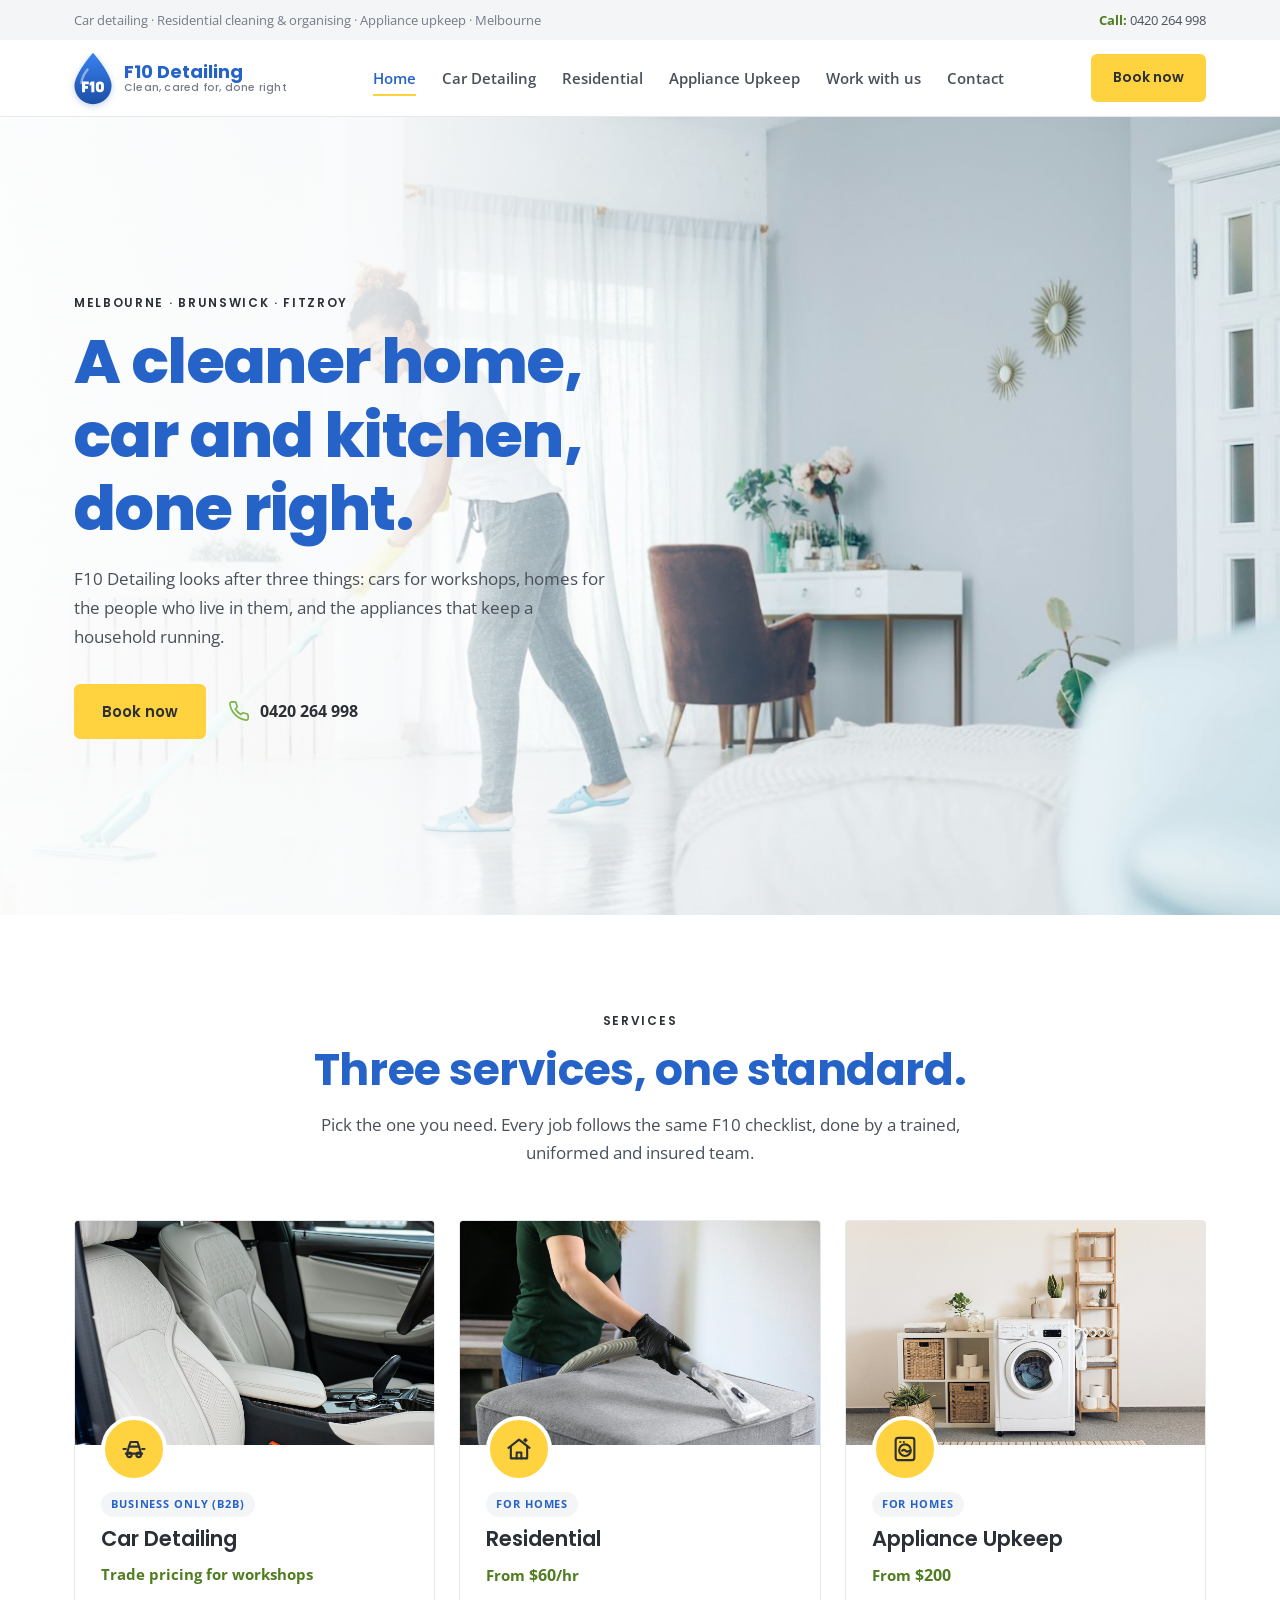
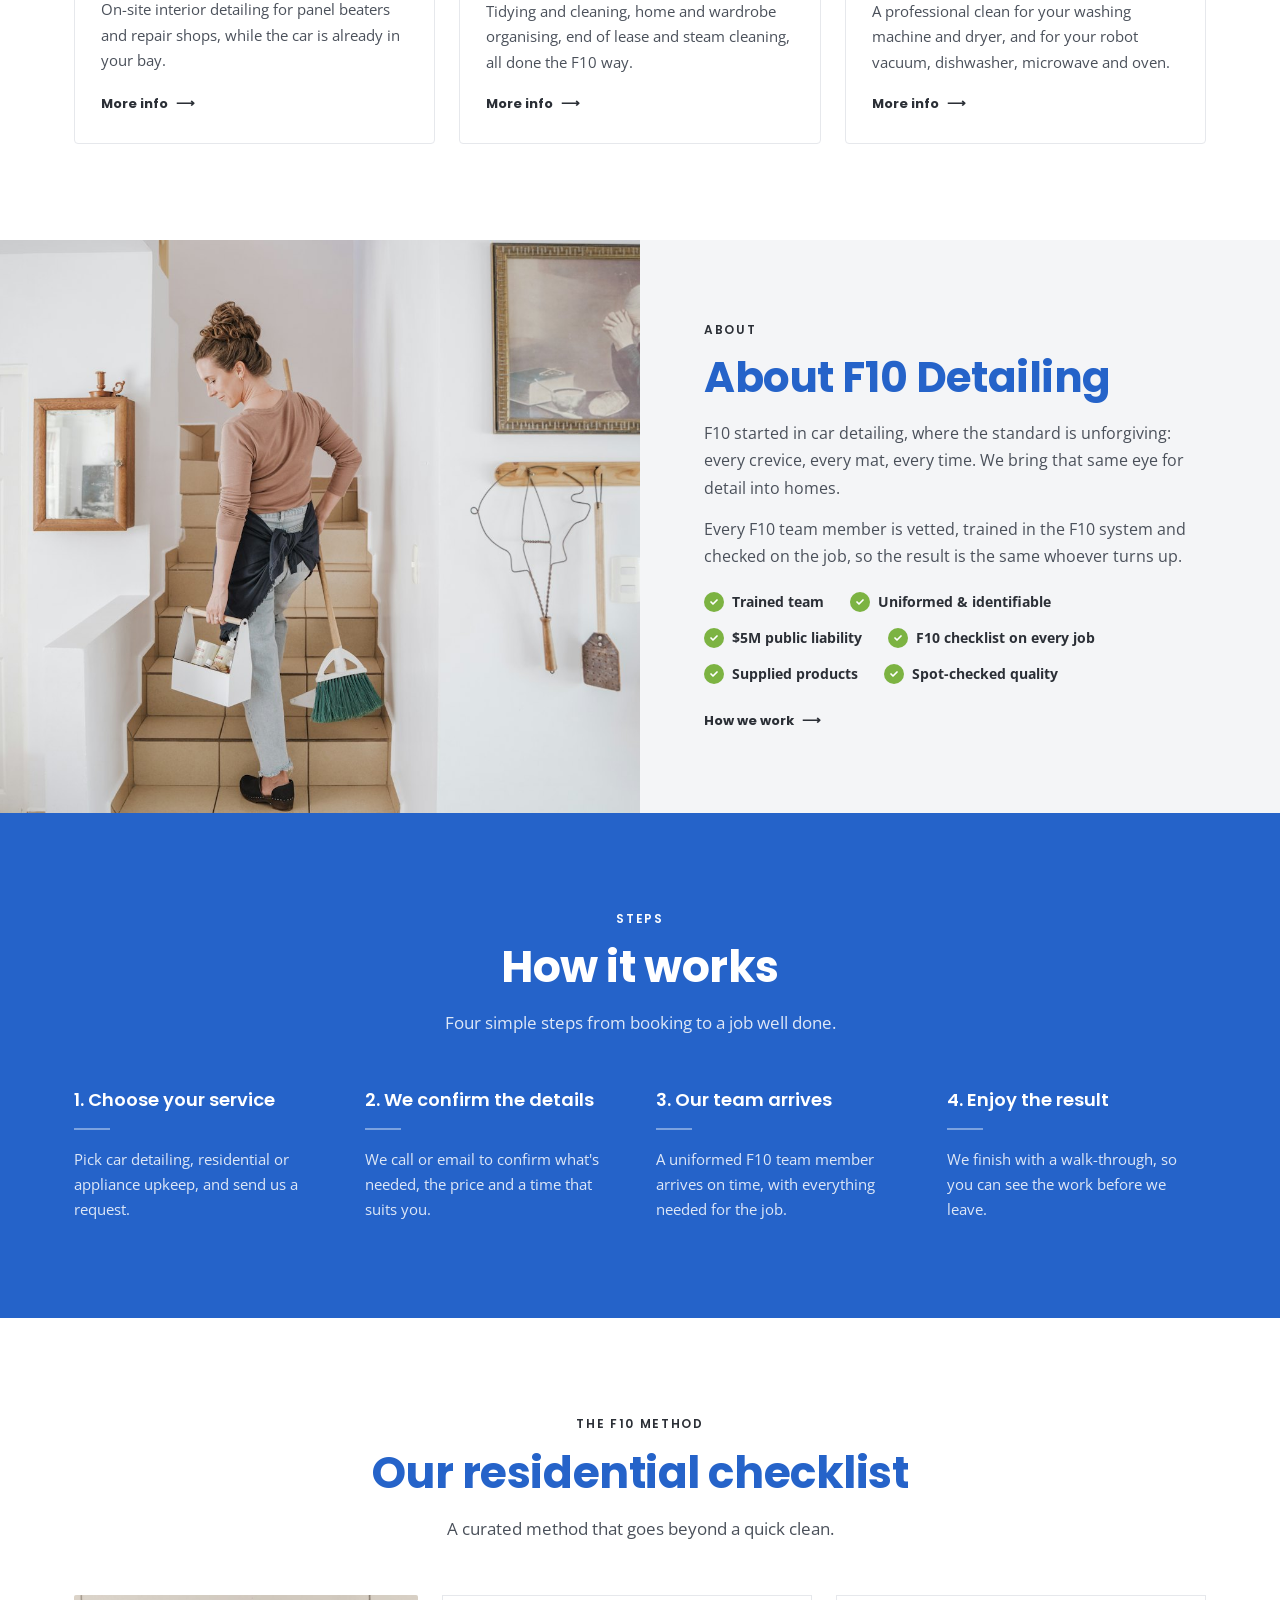
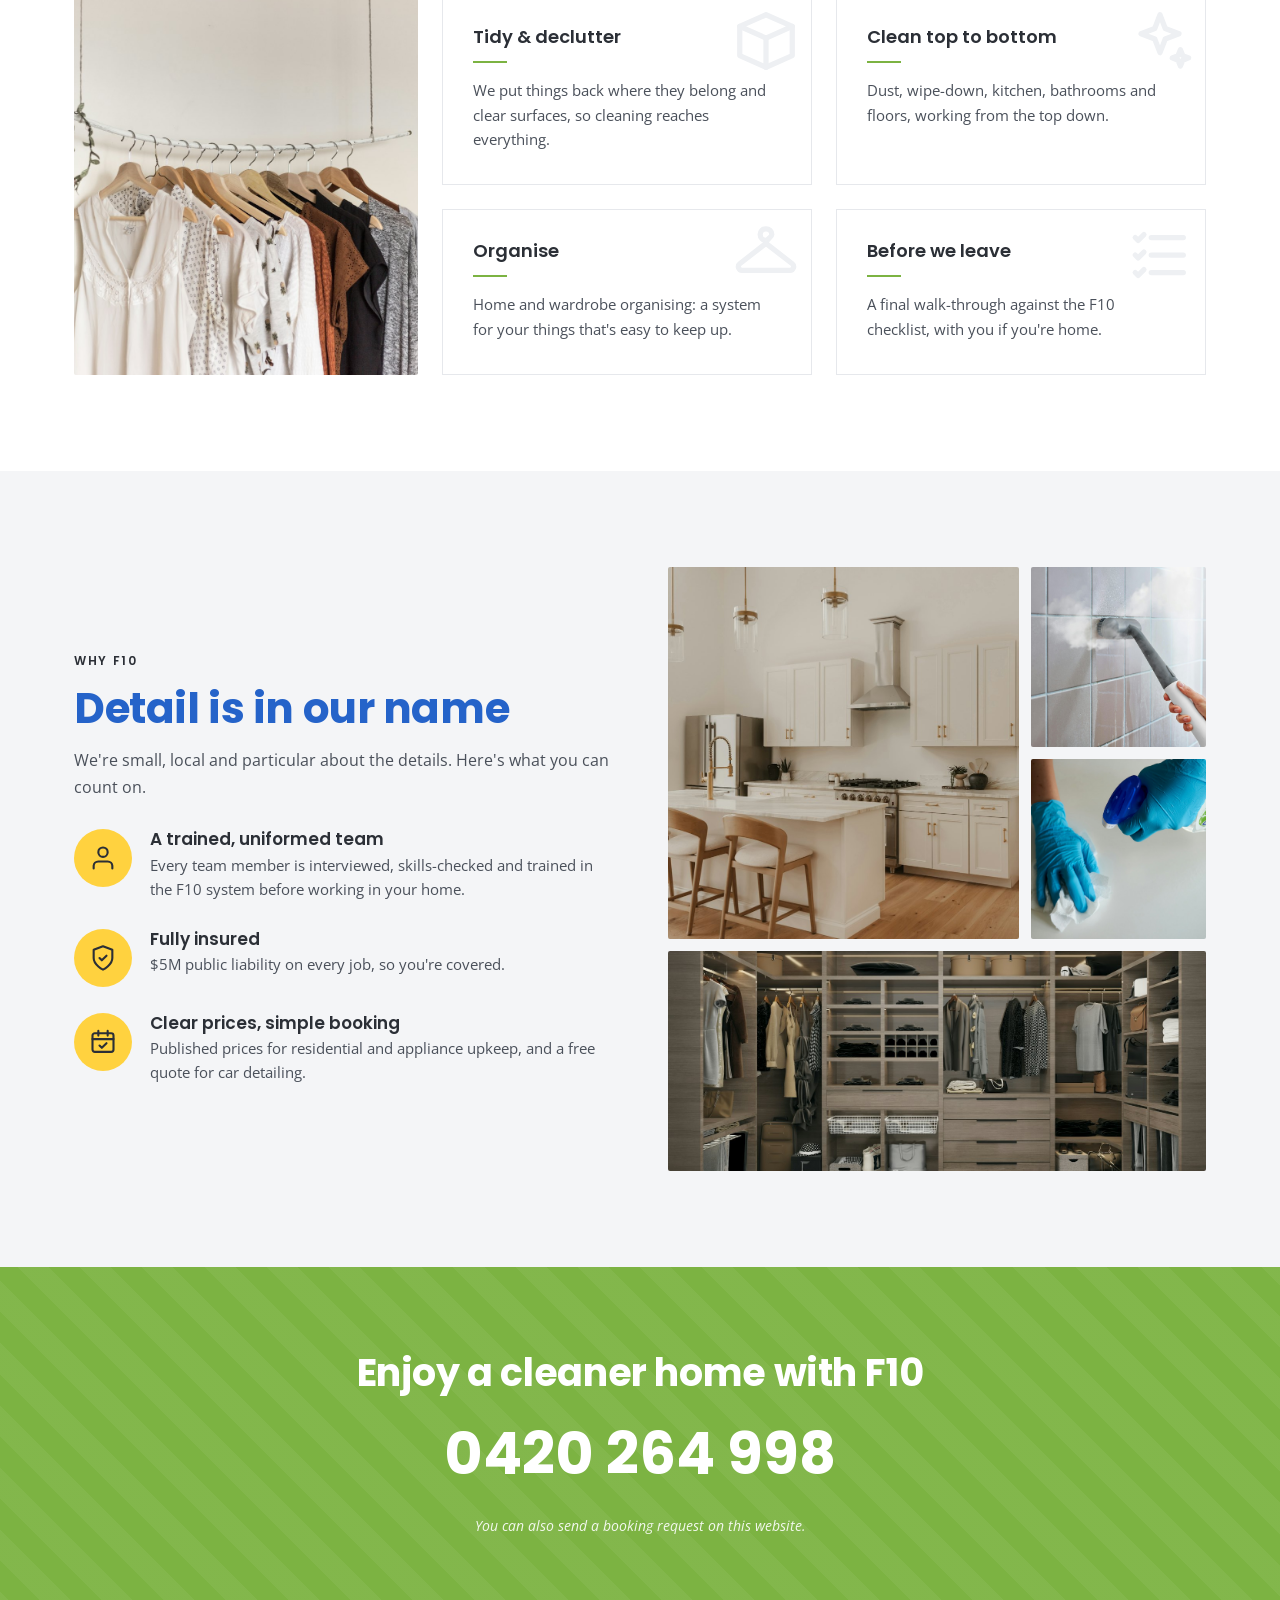
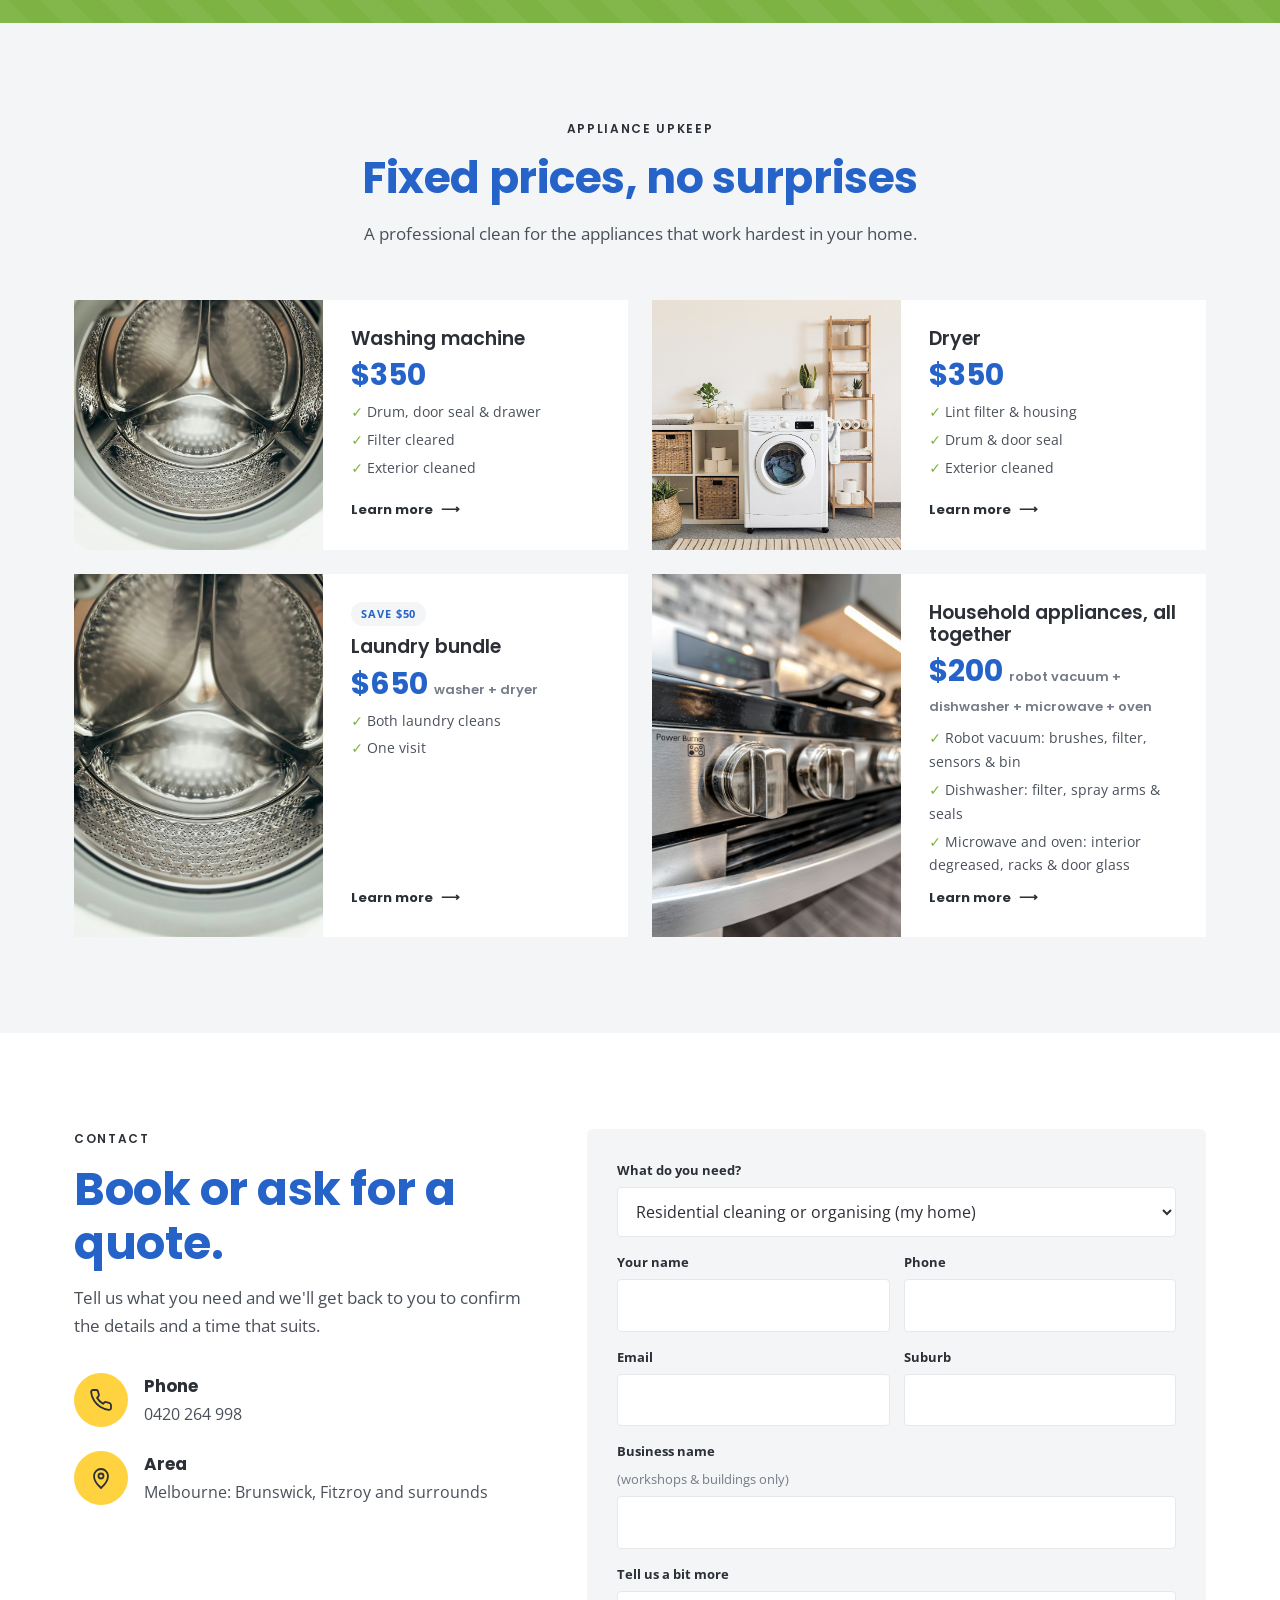
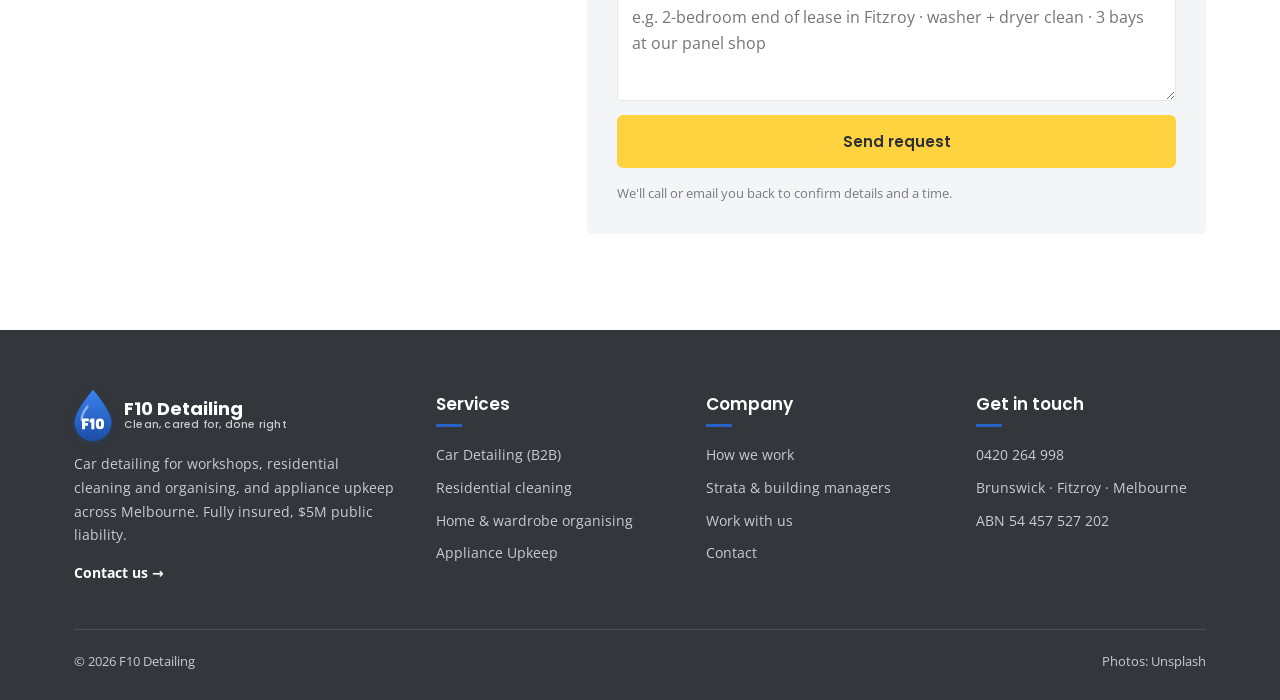
==== commit 021f7cea: "Laundry appliance service: $350 each, $650 bundle, done by partner technician Co-Authored-By: Claude" ====
--- a/index.html
+++ b/index.html
@@ -96,7 +96,7 @@
           <span class="ic-y"><svg viewBox="0 0 24 24" fill="none" stroke="currentColor" stroke-width="1.8" stroke-linecap="round" stroke-linejoin="round" aria-hidden="true"><rect x="4" y="2.5" width="16" height="19" rx="2"/><circle cx="12" cy="13" r="5"/><path d="M8 6h.01M11 6h.01M9.5 13.5c1-1 2-1 3 0s2 1 3 0"/></svg></span>
           <span class="badge">For homes</span>
           <h3>Appliance Upkeep</h3>
-          <p class="from">From <b>$150</b></p>
+          <p class="from">From <b>$200</b></p>
           <p>A professional clean for your washing machine and dryer, and for your robot vacuum, dishwasher, microwave and oven.</p>
           <a class="more" href="appliance-upkeep.html">More info</a>
         </div>
@@ -200,7 +200,7 @@
         <div class="ph" style="background-image:url('img/washer-drum.jpg')" role="img" aria-label="Inside of a clean washing machine drum"></div>
         <div class="body">
           <h3>Washing machine</h3>
-          <div class="price">$150</div>
+          <div class="price">$350</div>
           <ul><li>Drum, door seal &amp; drawer</li><li>Filter cleared</li><li>Exterior cleaned</li></ul>
           <a class="more" href="appliance-upkeep.html#laundry">Learn more</a>
         </div>
@@ -209,7 +209,7 @@
         <div class="ph" style="background-image:url('img/laundry-room.jpg')" role="img" aria-label="Laundry with washing machine"></div>
         <div class="body">
           <h3>Dryer</h3>
-          <div class="price">$150</div>
+          <div class="price">$350</div>
           <ul><li>Lint filter &amp; housing</li><li>Drum &amp; door seal</li><li>Exterior cleaned</li></ul>
           <a class="more" href="appliance-upkeep.html#laundry">Learn more</a>
         </div>
@@ -219,7 +219,7 @@
         <div class="body">
           <span class="badge">Save $50</span>
           <h3>Laundry bundle</h3>
-          <div class="price">$250 <small>washer + dryer</small></div>
+          <div class="price">$650 <small>washer + dryer</small></div>
           <ul><li>Both laundry cleans</li><li>One visit</li></ul>
           <a class="more" href="appliance-upkeep.html#laundry">Learn more</a>
         </div>
